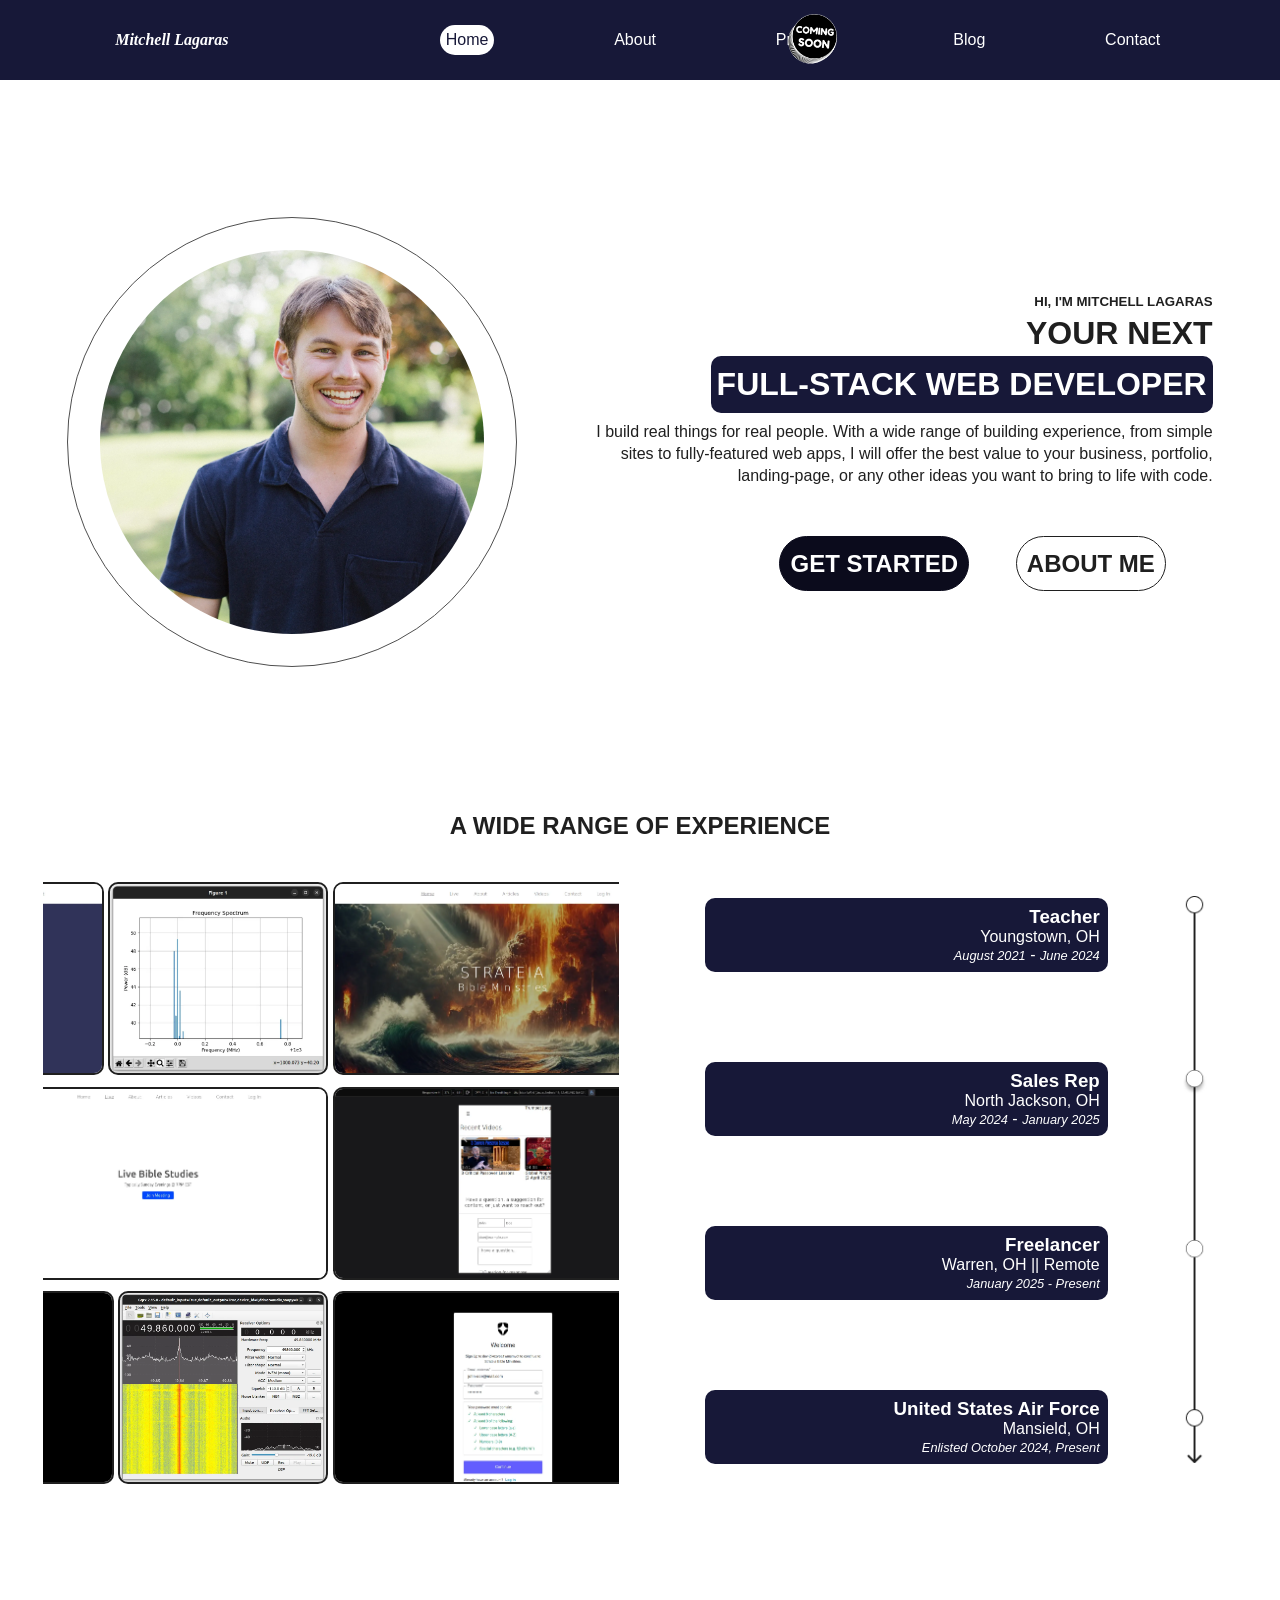
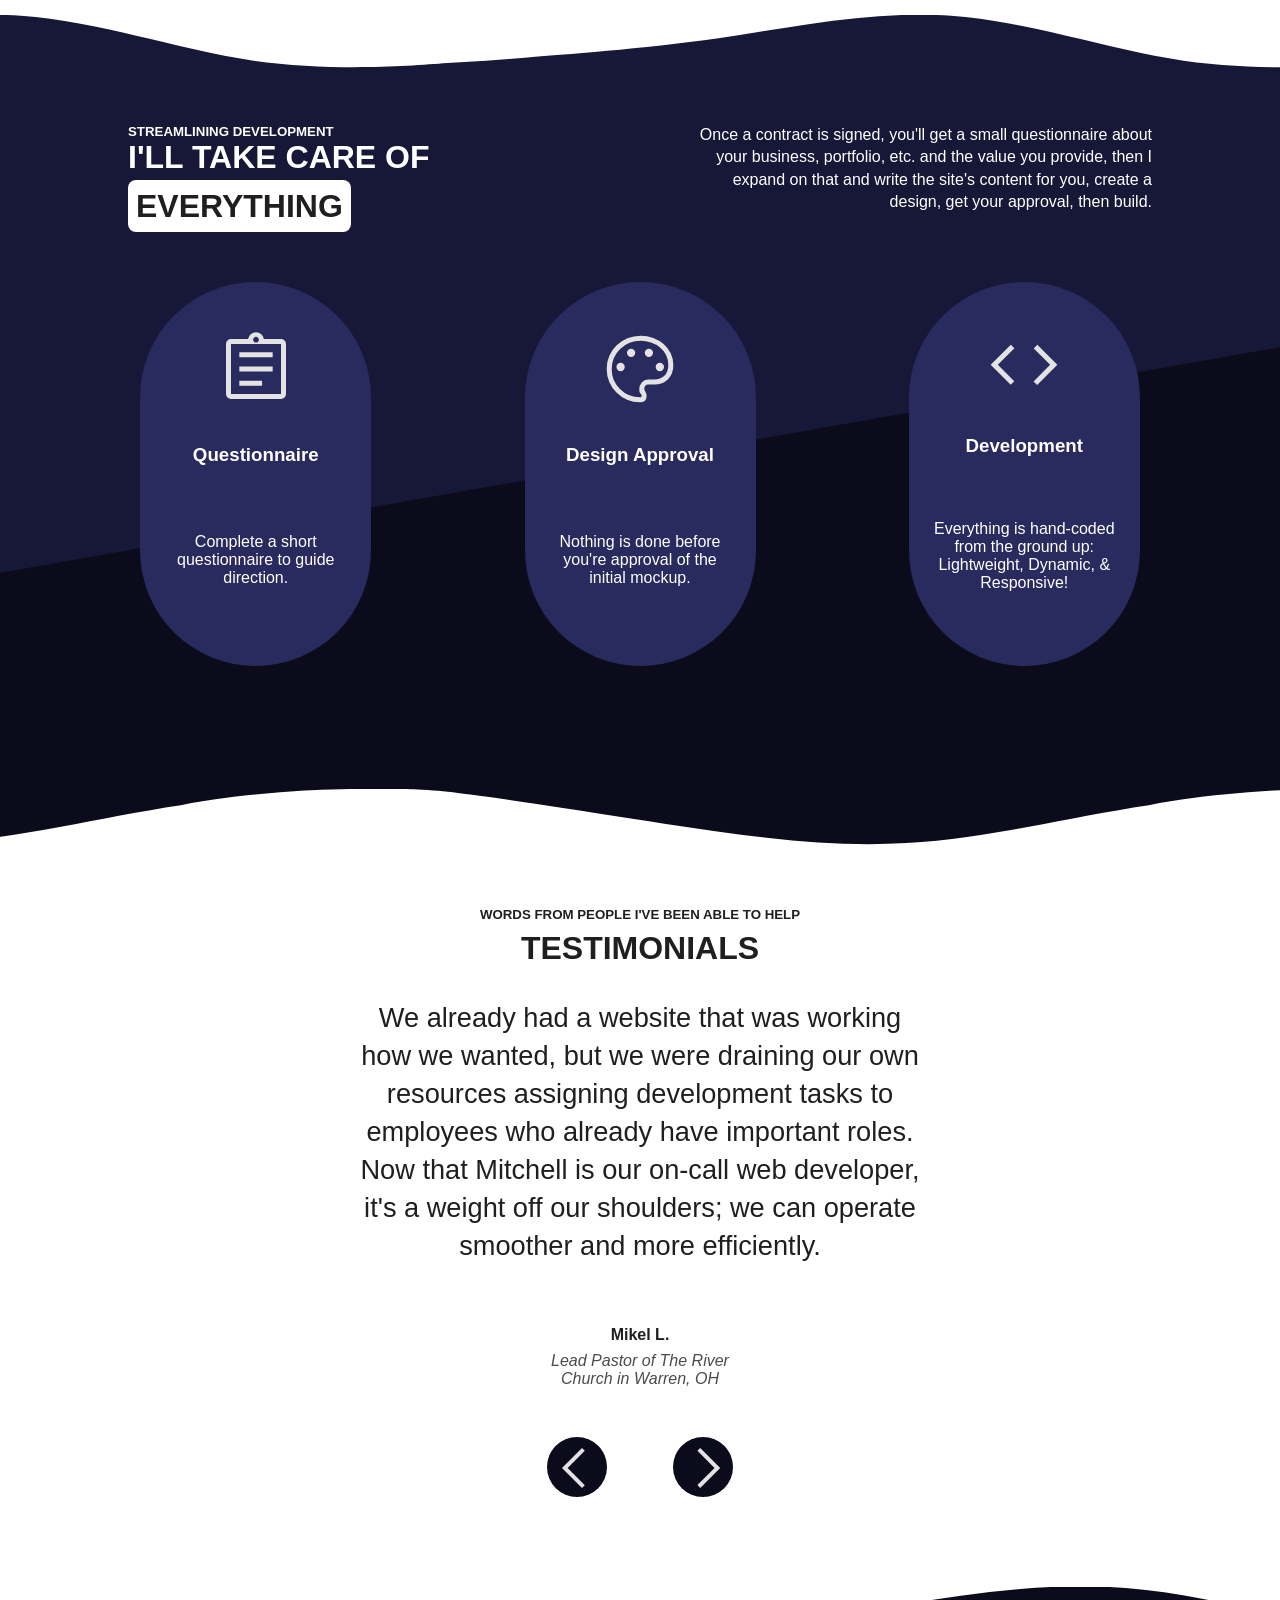
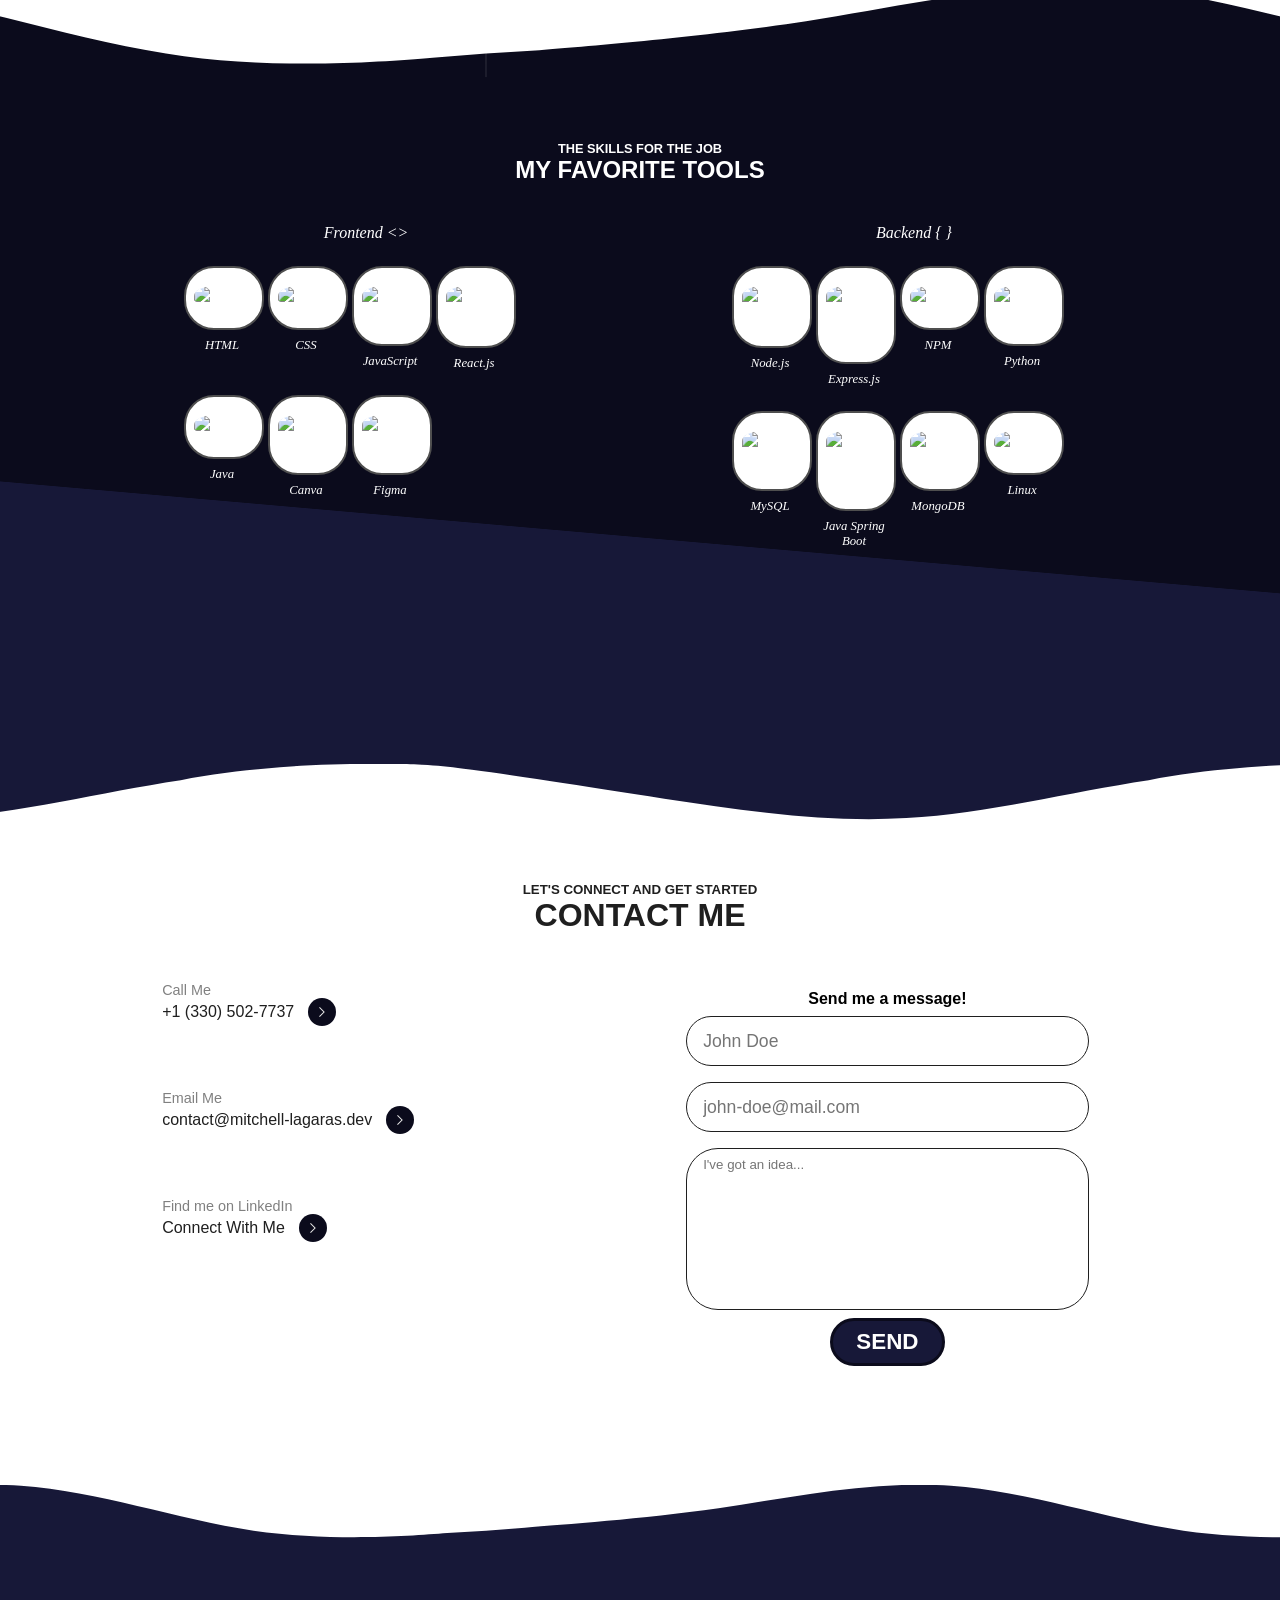
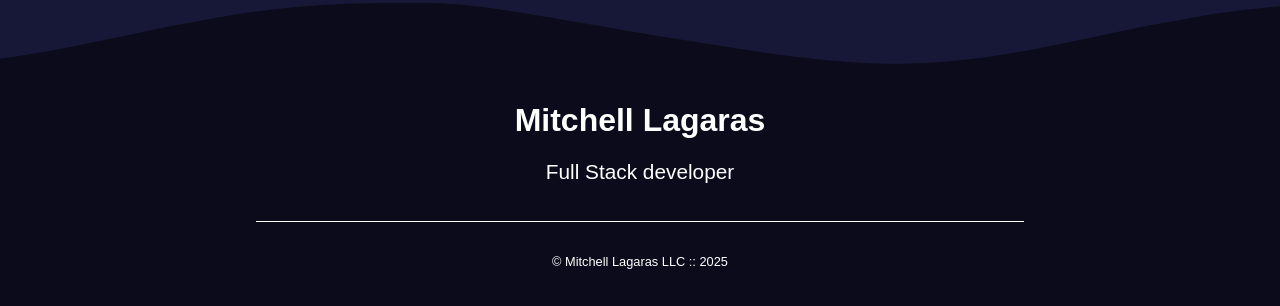
==== index.html @ b626cccc "fixed og:image meta tag filepath issue" ====
<!DOCTYPE html>
<html lang="en">
  <head>
    <meta charset='utf-8' />
    <meta name='viewport' content='width=device-width, initial-scale=1.0' />
    <meta name="description" content="Portfolio of a web developer based in Warren, Ohio. Serving small businesses in Youngstown with custom websites and digital solutions." />
    <meta property="og:title" content="Mitchell Lagaras | Web Developer" />
    <meta property="og:image" content="https://mitchell-lagaras.dev/assets/icons/favicon-picture.jpg" />
    <meta property="og:type" content="website" />
    <title>Mitchell Lagaras | Web Developer</title>
    <link rel="icon" href="/assets/icons/favicon-picture.jpg" type="image/jpg" />
    <link rel='stylesheet' href='/styles.css' />
  </head>
  <body>
    <header>
      <h1><a href="index.html">Mitchell Lagaras</a></h1>
      <button name="small-screen-nav-button" class="hamburger hidden">☰</button>
      <nav role="navigation">
        <ul class="nav-ul">
          <li class="nav-li active-page"><a href="/index.html">Home</a></li>
          <li class="nav-li"><a href="/about.html">About</a></li>
          <li class="nav-li projects-li">Projects<img src="/assets/coming-soon.gif" alt="Coming Soon!"/></li>
          <li class="nav-li"><a href="/blog.html">Blog</a></li>
          <li class="nav-li"><a href="/contact.html">Contact</a></li>
        </ul>
      </nav>
    </header>
    <main>
      <section id="intro-section">
        <img class='picture-of-me-2' src='/assets/picture-of-me-2.webp' alt='My smiling face : - )' />
        <article id="intro-article">
          <h5>HI, I'M MITCHELL LAGARAS</h5>
          <h1>YOUR NEXT</h1>
          <div id="rotating-text-div">
          <p id="rotating-text">FULL-STACK WEB DEVELOPER</p>
          </div>
          <p>
            I build real things for real people. With a wide range of building experience, from simple sites to fully-featured web apps, I will offer the best value to your business, portfolio, landing-page, or any other ideas you want to bring to life with code.
          </p>
          <div class="get-started-about-me">
            <a href="/contact.html">GET STARTED</a>
            <a href="/about.html">ABOUT ME</a>
          </div>
      </article>
      </section>

      <section id="demo-section">
        <h2>A WIDE RANGE OF EXPERIENCE</h2>
        <section id="scroll-and-timeline">
          <div id='scroll-container'>
            <div class="scroll-content">
              <img class="scroll-image" src="/assets/demo-shots/demo-shot-1.webp" alt="Demo Screenshot" />
              <img class="scroll-image" src="/assets/demo-shots/demo-shot-10.webp" alt="Demo Screenshot" />
              <img class="scroll-image" src="/assets/demo-shots/demo-shot-3.webp" alt="Demo Screenshot" />
              <img class="scroll-image" src="/assets/demo-shots/demo-shot-6.webp" alt="Demo Screenshot" />
              <img class="scroll-image" src="/assets/demo-shots/demo-shot-admin-dashboard.webp" alt="Demo Screenshot" />
              <img class="scroll-image" src="/assets/demo-shots/demo-shot-sdr-1.webp" alt="Demo Screenshot" />

              <img class="scroll-image" src="/assets/demo-shots/demo-shot-1.webp" alt="Demo Screenshot" />
              <img class="scroll-image" src="/assets/demo-shots/demo-shot-10.webp" alt="Demo Screenshot" />
              <img class="scroll-image" src="/assets/demo-shots/demo-shot-3.webp" alt="Demo Screenshot" />
              <img class="scroll-image" src="/assets/demo-shots/demo-shot-6.webp" alt="Demo Screenshot" />
              <img class="scroll-image" src="/assets/demo-shots/demo-shot-admin-dashboard.webp" alt="Demo Screenshot" />
              <img class="scroll-image" src="/assets/demo-shots/demo-shot-sdr-1.webp" alt="Demo Screenshot" />
            </div>
            <div class="scroll-content">
              <img class="scroll-image" src="/assets/demo-shots/demo-shot-7.webp" alt="Demo Screenshot" />
              <img class="scroll-image" src="/assets/demo-shots/demo-shot-zoom.webp" alt="Demo Screenshot" />
              <img class="scroll-image" src="/assets/demo-shots/demo-shot-spring.webp" alt="Demo Screenshot" />
              <img class="scroll-image" src="/assets/demo-shots/demo-shot-markdown-previewer.webp" alt="Demo Screenshot" />
              <img class="scroll-image" src="/assets/demo-shots/demo-shot-11.webp" alt="Demo Screenshot" />
              <img class="scroll-image" src="/assets/demo-shots/demo-shot-2.webp" alt="Demo Screenshot" />

              <img class="scroll-image" src="/assets/demo-shots/demo-shot-7.webp" alt="Demo Screenshot" />
              <img class="scroll-image" src="/assets/demo-shots/demo-shot-zoom.webp" alt="Demo Screenshot" />
              <img class="scroll-image" src="/assets/demo-shots/demo-shot-spring.webp" alt="Demo Screenshot" />
              <img class="scroll-image" src="/assets/demo-shots/demo-shot-markdown-previewer.webp" alt="Demo Screenshot" />
              <img class="scroll-image" src="/assets/demo-shots/demo-shot-11.webp" alt="Demo Screenshot" />
              <img class="scroll-image" src="/assets/demo-shots/demo-shot-2.webp" alt="Demo Screenshot" />
            </div>
            <div class="scroll-content">
              <img class="scroll-image" src="/assets/demo-shots/demo-shot-4.webp" alt="Demo Screenshot" />
              <img class="scroll-image" src="/assets/demo-shots/demo-shot-8.webp" alt="Demo Screenshot" />
              <img class="scroll-image" src="/assets/demo-shots/demo-shot-sdr-1.webp" alt="Demo Screenshot" />
              <img class="scroll-image" src="/assets/demo-shots/demo-shot-9.webp" alt="Demo Screenshot" />
              <img class="scroll-image" src="/assets/demo-shots/demo-shot-5.webp" alt="Demo Screenshot" />
              <img class="scroll-image" src="/assets/demo-shots/demo-shot-sdr-2.webp" alt="Demo Screenshot" />

              <img class="scroll-image" src="/assets/demo-shots/demo-shot-4.webp" alt="Demo Screenshot" />
              <img class="scroll-image" src="/assets/demo-shots/demo-shot-8.webp" alt="Demo Screenshot" />
              <img class="scroll-image" src="/assets/demo-shots/demo-shot-sdr-1.webp" alt="Demo Screenshot" />
              <img class="scroll-image" src="/assets/demo-shots/demo-shot-9.webp" alt="Demo Screenshot" />
              <img class="scroll-image" src="/assets/demo-shots/demo-shot-5.webp" alt="Demo Screenshot" />
              <img class="scroll-image" src="/assets/demo-shots/demo-shot-sdr-2.webp" alt="Demo Screenshot" />
            </div>
          </div>

          <div id="timeline">
            <div id="timeline-info">
              <article class="timeline-info-article">
                <h3>Teacher</h3>
                <p>Youngstown, OH</p>
                <time datetime="2021-8">August 2021</time> - <time datetime="2024-6">June 2024</time>
                <span class="timeline-info-span">As my first experience in the workforce after university, teaching gave me plenty of management experience early on. I taught French, Python, and Programming Concepts in addition to Art, Gym, and some after-school clubs.</span>
              </article>
              <article class="timeline-info-article">
                <h3>Sales Rep</h3>
                <p>North Jackson, OH</p>
                <time datetime="2021-8">May 2024</time> - <time datetime="2024-6">January 2025</time>
                <span class="timeline-info-span">Sales was a whole lot of fun despite a lot of constant negative feedback, and it was the perfect playground to make my own personal terminal-based CRM (Client Relation Managment) Software to keep track of my bookkeeping and organization.</span>
              </article>
              <article class="timeline-info-article">
                <h3>Freelancer</h3>
                <p>Warren, OH || Remote</p>
                <time datetime="2024-10">January 2025 - Present</time>
                <span class="timeline-info-span">I got my first taste of self-employment in sales, and have learned how to make it work with software! I specialize in websites for small businesses and churches, but I'm happy to try anything.</span>
              </article>
              <article class="timeline-info-article">
                <h3>United States Air Force</h3>
                <p>Mansield, OH</p>
                <time>Enlisted October 2024, Present</time>
                <span class="timeline-info-span">In the US Air Force, I study SDR (Software Defined Radio) and use code to advance our base's mission. I'm excited to see what lies ahead in my software-oriented military career.</span>
              </article>
            </div>
            <div id="timeline-container">
            <img src="/assets/Timeline-2.png" alt="Work Timeline || Teaching, Sales, Freelance, Airforce" style="height: 90%; margin-top: 30px;" />
            </div>
          </div>
        </section>
      </section>
      
      <div class="wave-container-white-top"></div>

      <section id="get-started-section">
        <div id="get-started-text">
          <div id="get-started-h">
            <h5>STREAMLINING DEVELOPMENT</h5>
            <h2>I'LL TAKE CARE OF</h2>
            <div id="everything-div">
            <span id="everything-span">EVERYTHING</span>
            </div>
          </div>
          <div id="get-started-p">
            <p>Once a contract is signed, you'll get a small questionnaire about your business, portfolio, etc. and the value you provide, then I expand on that and write the site's content for you, create a design, get your approval, then build.</p>
          </div>
        </div>
        <section id="process-section">
          <div class="gs-outer">
            <div class="get-started-div">
              <img class="get-started-icon" src="/assets/icons/assignment.svg" alt="Questionnarie" />
              <h3>Questionnaire</h3>
              <p>Complete a short questionnaire to guide direction.</p>
            </div>
          </div>
          <div class="gs-outer">
            <div class="get-started-div">
              <img class="get-started-icon" src="/assets/icons/palette.svg" alt="Design" />
              <h3>Design Approval</h3>
              <p>Nothing is done before you're approval of the initial mockup.</p>
            </div>
          </div>
          <div class="gs-outer">
            <div class="get-started-div">
              <img class="get-started-icon" src="/assets/icons/code.svg" alt="Development" />
              <h3>Development</h3>
              <p>Everything is hand-coded from the ground up: Lightweight, Dynamic, & Responsive!</p>
            </div>
          </div>
        </section>
      </section>

      <div class="wave-container-dark-blue-top"></div>

      <section id="testimonials-section">
        <div id="test-headers">
          <h5>WORDS FROM PEOPLE I'VE BEEN ABLE TO HELP</h5>
          <h2>TESTIMONIALS</h2>
        </div>
        <div id="testimonials-outer">
          <div id="testimonials-inner">
            <div class="testimonial">
              <p class="test-quote">We already had a website that was working how we wanted, but we were draining our own resources assigning development tasks to employees who already have important roles. Now that Mitchell is our on-call web developer, it's a weight off our shoulders; we can operate smoother and more efficiently.<p>
              <div class="author-role-div">
                <p class="test-author">Mikel L.<p>
                <p class="test-role">Lead Pastor of The River Church in Warren, OH<p>
              </div>
            </div>
            <div class="testimonial">
              <p class="test-quote">Mitchell does a phenomenal job both building and handling all of my projects. He seamlessly translates all the thoughts I have to a workable end-state. I am honored to recommend him to anyone who wants to get things done.<p>
              <div class="author-role-div">
                <p class="test-author">Bill S.<p>
                <p class="test-role">Army LTC (Retired), Founder and CEO of Locked In Leadership<p>
              </div>
            </div>
          </div>
        </div>
        <div id="test-arrows">
          <button id="test-button-left" name="left-arrow" class="test-button" >
            <img src="/assets/arrows/left-arrow.svg" alt="<==" />
          </button>
          <button id="test-button-right" name="right-arrow" class="test-button">
            <img src="/assets/arrows/right-arrow.svg" alt="==>" />
          </button>
        </div>
      </section>
      <div class="wave-container-dark-blue-bottom"></div>

      <section id="tech-stack-section">

        <div id="tech-stack-headers">
          <p style="font-size: 0.8rem; font-weight: bold;">THE SKILLS FOR THE JOB</p>
          <h2>MY FAVORITE TOOLS</h2>
        </div>

        <div id="tech-stacks">
          <div class="tech-stack">
            <p>Frontend <></p>
            <div class="tech-tool-container">
              <div class="tech-tool">
                <img src="https://cdn.jsdelivr.net/gh/devicons/devicon@latest/icons/html5/html5-original.svg" alt="HTML" />
                <p>HTML</p>
              </div>

              <div class="tech-tool">
                <img src="https://cdn.jsdelivr.net/gh/devicons/devicon@latest/icons/css3/css3-original.svg" alt="CSS" />
                <p>CSS</p>
              </div>

              <div class="tech-tool">
                <img src="https://cdn.jsdelivr.net/gh/devicons/devicon@latest/icons/javascript/javascript-original.svg" alt="JavaScript" />
                <p>JavaScript</p>
              </div>

              <div class="tech-tool">
                <img src="https://cdn.jsdelivr.net/gh/devicons/devicon@latest/icons/react/react-original.svg" alt="React js" />
                <p>React.js</p>
              </div>

              <div class="tech-tool">
                <img src="https://cdn.jsdelivr.net/gh/devicons/devicon@latest/icons/java/java-original.svg" alt="Java" />
                <p>Java</p>
              </div>
              
              <div class="tech-tool">
                <img src="https://cdn.jsdelivr.net/gh/devicons/devicon@latest/icons/canva/canva-original.svg" alt="Canva" />
                <p>Canva</p>
              </div>

              <div class="tech-tool">
                <img src="https://cdn.jsdelivr.net/gh/devicons/devicon@latest/icons/figma/figma-original.svg" alt="Figma" />
                <p>Figma</p>
              </div>
            </div>
          </div>

          <div class="tech-stack">
            <p>Backend { }</p>
            <div class="tech-tool-container">
              <div class="tech-tool">
                <img src="https://cdn.jsdelivr.net/gh/devicons/devicon@latest/icons/nodejs/nodejs-original-wordmark.svg" alt="Node js" />
                <p>Node.js</p>
              </div>

              <div class="tech-tool">
                <img src="https://cdn.jsdelivr.net/gh/devicons/devicon@latest/icons/express/express-original.svg" alt="Express js" />
                <p>Express.js</p>
              </div>

              <div class="tech-tool">
                <img src="https://cdn.jsdelivr.net/gh/devicons/devicon@latest/icons/npm/npm-original-wordmark.svg" alt="NPM" />
                <p>NPM</p>
              </div>

              <div class="tech-tool">
                <img src="https://cdn.jsdelivr.net/gh/devicons/devicon@latest/icons/python/python-original.svg" alt="Python" />
                <p>Python</p>
              </div>

              <div class="tech-tool">
                <img src="https://cdn.jsdelivr.net/gh/devicons/devicon@latest/icons/mysql/mysql-original-wordmark.svg" alt="MySQL" />
                <p>MySQL</p>
              </div>

              <div class="tech-tool">
                <img src="https://cdn.jsdelivr.net/gh/devicons/devicon@latest/icons/spring/spring-original.svg" alt="Java Spring Boot" />
                <p>Java Spring Boot</p>
              </div>

              <div class="tech-tool">
                <img src="https://cdn.jsdelivr.net/gh/devicons/devicon@latest/icons/mongodb/mongodb-original.svg" alt="MongoDB" />
                <p>MongoDB</p>
              </div>

              <div class="tech-tool">
                <img src="https://cdn.jsdelivr.net/gh/devicons/devicon@latest/icons/linux/linux-original.svg" alt="Linux" />
                <p>Linux</p>
              </div>
            </div>
          </div>
        </div>
      </section>

      <div class="wave-container-blue-top"></div>

      <section id="contact-section">
        <div id="main-contact-div">
          <div id="contact-headers">
            <h5>LET'S CONNECT AND GET STARTED</h5>
            <h2>CONTACT ME</h2>
          </div>
          <div id="contact">
            <div class="contact-quick-links">
              <div class="contact-data">
                <span>Call Me</span>
                <a href="tel:+13305027737">+1 (330) 502-7737<img class="contact-info-arrow" src="/assets/arrows/right-arrow.svg" alt="=>" /></a>
              </div>
              <div class="contact-data">
                <span>Email Me</span>
                <a href="mailto:contact@mitchell-lagaras.dev">contact@mitchell-lagaras.dev<img class="contact-info-arrow" src="/assets/arrows/right-arrow.svg" alt="=>" /></a>
              </div>
              <div class="contact-data">
                <span>Find me on LinkedIn</span>
                <a href="https://www.linkedin.com/in/j-mitchell-lagaras-b458a1260/" target="_blank">Connect With Me<img class="contact-info-arrow" alt="=>" src="/assets/arrows/right-arrow.svg" /></a>
              </div>
            </div>
            <div class="form-div">
              <h4>Send me a message!</h4>
              <form class="contact-form" action="https://formsubmit.co/4e1fccbec3d1ee69f8f77c33dd618224" method="POST">
                <input type="text" name="name" placeholder="John Doe" />
                <label class="input-label" for="name"></label>
                <input type="email" name="email" placeholder="john-doe@mail.com" />
                <label class="input-label" for="email"></label>
                <textarea name="message" placeholder="I've got an idea..."></textarea>
                <button name="form-submit-button" type="submit">SEND</button>
              </form>
            </div>
          </div>
        </div>
      </section>

      <div class="wave-container-white-top"></div>
      <div class="wave-container-double-blue"></div>

    </main>
    <footer>
      <h2>Mitchell Lagaras</h2>
      <span>Full Stack developer</span>
      <p>© Mitchell Lagaras LLC :: 2025</p>
    </footer>
    <script src='/script.js'></script>
  </body>
</html>
---- styles.css ----
* {
  padding: 0;
  margin: 0;
  font-family: sans-serif;
}

.hidden {
  display: none;
}

header {
  display: flex;
  justify-content: space-between;
  width: 100vw;
  align-items: center;
  background: #171838;
  color: white;
  top: 0;
  position: fixed;
  z-index: 1000;
  font-family: sans-serif;
}

header > h1 {
  padding-left: 9vw;
  font-style: italic;
  font-size: 1rem;
  width: auto;
  color: white;
}

header > h1 > a {
  text-decoration: none;
  color: inherit;
  font-family: serif;
}

.hamburger {
  display: none;
}

.nav-ul {
  display: flex;
  justify-content: space-evenly;
  align-items: center;
  width: 75vw;
  height: 5rem;
}

.nav-li {
  list-style-type: none;
  padding: 6px
  transition: 0.3s ease;
}

.nav-li > img {
  width: 4rem;
  position: absolute;
  margin-left: -60px;
  margin-top: -25px;
}

.nav-li > a {
  color: white;
  text-decoration: none;
}

.nav-li:hover {
  cursor: pointer;
  border-bottom: 1px solid white;
}

.projects-li:hover {
  border: none;
  cursor: default;
}

.active-page {
  padding: 6px;
  border-radius: 3rem;
  background-color: white;
  color: #171838;
  transition: 0.3s ease;
}

.active-page > a {
  color: #171838;
}

.active-page:hover {
  text-decoration: none;
  color: white;
  background-color: #171838;
  text-decoration: none;
  padding: 3px;
  border: 3px solid white;
}

.active-page > a:hover {
  color: white;
}

#intro-section {
  display: flex;
  height: 60vh;
  justify-content: space-evenly;
  align-items: center;
  margin-top: 10rem;
  padding: 12px;
  background-color: white;
}

.picture-of-me-2 {
  object-fit: cover;
  padding: 1rem;
  width: 30vw;
  height: 30vw;
  border-radius: 50%;
  border: 1px solid #4f4f4f;
  padding: 2rem;
}

#intro-article {
  display: flex;
  flex-direction: column;
  text-align: right;
  width: 50vw;
  line-height: 1.4; 
  color: #1f1f1f;
}

#intro-article > h1 {
  font-size: 2rem;
}

#rotating-text {
  display: flex;
  padding: 6px;
  width: fit-content;
  margin-left: auto;
  margin-bottom: 0.5rem;
  background-color: #171838;
  color: white;
  font-size: 2rem;
  font-weight: bold;
  border-radius: 10px;
  opacity: 1;
  transition: opacity 0.3s ease-in-out;
  z-index: -1;
}

.get-started-about-me {
  display: flex;
  justify-content: space-evenly;
  margin-left: auto;
  margin-top: 3rem;
  width: 75%;
}

.get-started-about-me > a {
  font-weight: bold;
  font-size: 1.5rem;
  color: #1f1f1f;
  padding: 10px;
  border: 1px solid #1f1f1f;
  border-radius: 4rem;
  transition: all 0.5s ease;
  text-decoration: none;
}

.get-started-about-me > a:hover {
  background-color: #0b0b1c;
  border: 1px solid #0b0b1c;;
  color: white;
}

.get-started-about-me > a:first-of-type {
  border: 1px solid #0b0b1c;
  background-color: #0b0b1c;
  color: white;
  transition: all 0.5s ease;
}

.get-started-about-me > a:first-of-type:hover {
  background-color: #292a5e;
  border: 1px solid #292a5e;
  cursor: pointer;
}

#demo-section {
  display: flex;
  padding-top: 80px;
  flex-direction: column;
  justify-content: space-evenly;
  width: 100vw;
  text-align: center;
  background-color: white;
}

#demo-section > h2 {
  color: #1f1f1f;
  width: fit-content;
  margin: auto;
  padding: 8px;
  margin-bottom: 18px;;
}

#demo-header {
  color: white;
  background-color: #171838;
  padding: 8px;
  border-radius: 8px;
}

#scroll-container {
  display: flex;
  flex-direction: column;
  justify-content: space-evenly;
  align-items: center;
  height: 70vh;
  width: 45vw;
  overflow: hidden;
}

.scroll-content {
  display: inline-block;
  height: 30%;
  width: max-content;
  animation: scroll-left 22s linear infinite;
}

.scroll-image {
  transition: transform 0.5s ease;
  border-radius: 10px;
  border: 2px solid #1f1f1f;
}

/*
.scroll-image:hover {
  transform: scale(2);
  z-index: 100;
}
*/

@keyframes scroll-left {
  from {
    transform: translateX(40%);
  }
  to {
    transform: translateX(-10%);
  }
}

.scroll-image {
  height: 100%;
  object-fit: cover;
}

#timeline {
  display: flex;
  justify-content: center;
  height: 70vh;
  width: 45vw;
}

#timeline-img {
  height: 80%;
}

#timeline-info {
  display: flex;
  justify-content: space-between;
  flex-direction: column;
  margin: auto;
  text-align: right;
  width: 70%;
  height: 90%;
}

.timeline-info-article {
  max-height: 500px;
  transition: height 0.3s ease-in-out;
  color: white;
  background-color: #171838;
  padding: 8px;
  border-radius: 10px;
}

.timeline-info-article > time {
  font-size: 0.8rem;
  font-style: italic;
}

.timeline-info-span {
  display: flex;
  opacity: 0;
  max-height: 0;
  transition: 0.3s ease-in-out;
}

.timeline-info-article:hover {
  .timeline-info-span {
    opacity: 1;
    max-height: 500px;
    padding-top: 8px;
    padding-bottom: 8px;
  }
}

#timeline-container {
  width: 15%;
  height: 100%;
}

#scroll-and-timeline {
  display: flex;
  justify-content: space-evenly;
  width: 100vw;
  height: auto;
}

.wave-container-white-top {
  height: 20vh;
  background-color: transparent;
  position: relative;
}

.wave-container-white-top::before {
  content: "";
  width: 100%;
  height: 62px;
  position: absolute;
  bottom: -0.3%;
  left: 0;
  background-size: auto;
  background-repeat: repeat no-repeat;
  background-position: 38vw bottom;
  background-image: url("data:image/svg+xml;utf8,<svg viewBox='0 0 1200  80' fill='none' xmlns='http://www.w3.org/2000/svg'><path d='M0 59L50 55C100 51 200 44 300 30C400 15 500 -6 600 1C700 8 800 44 900 59C1000 73 1100 66 1150 62L1200 59V80H1150C1100 80 1000 80 900 80C800 80 700 80 600 80C500 80 400 80 300 80C200 80 100 80 50 80H0V59Z' fill='%23171838'/></svg>");
}

.wave-container-dark-blue-top {
  height: 20vh;
  background-color: #0b0b1c;
  position: relative;
}

.wave-container-dark-blue-top::before {
  content: "";
  width: 100%;
  height: 71px;
  position: absolute;
  bottom: -0.3%;
  left: 0;
  background-size: auto;
  background-repeat: repeat no-repeat;
  background-position: 33vw bottom;
  background-image: url("data:image/svg+xml;utf8,<svg viewBox='0 0 1200 88' fill='none' xmlns='http://www.w3.org/2000/svg'><path d='M0 1C19.5523 2 32.2291 3 51.5 6C104.5 12 200 28 300 43C400 58 500 73 600 67C700 61 800 35 900 20C987.526 3 1085.36 -1 1150 0C1169.54 -1 1180.49 0 1200 1V88H1150C1100 88 1000 88 900 88C800 88 700 88 600 88C500 88 400 88 300 88C200 88 100 88 50 88H0V1.98128Z' fill='%23ffffff'/></svg>");
}

.wave-container-blue-top {
  height: 20vh;
  background-color: #171838;
  position: relative;
}

.wave-container-blue-top::before {
  content: "";
  width: 100%;
  height: 71px;
  position: absolute;
  bottom: -0.3%;
  left: 0;
  background-size: auto;
  background-repeat: repeat no-repeat;
  background-position: 33vw bottom;
  background-image: url("data:image/svg+xml;utf8,<svg viewBox='0 0 1200 88' fill='none' xmlns='http://www.w3.org/2000/svg'><path d='M0 1C19.5523 2 32.2291 3 51.5 6C104.5 12 200 28 300 43C400 58 500 73 600 67C700 61 800 35 900 20C987.526 3 1085.36 -1 1150 0C1169.54 -1 1180.49 0 1200 1V88H1150C1100 88 1000 88 900 88C800 88 700 88 600 88C500 88 400 88 300 88C200 88 100 88 50 88H0V1.98128Z' fill='%23ffffff'/></svg>");
}

.wave-container-dark-blue-bottom {
  height: 20vh;
  background-color: transparent;
  position: relative;
}

.wave-container-dark-blue-bottom::before {
content: "";
  width: 100%;
  height: 119px;
  position: absolute;
  bottom: -0.3%;
  left: 0;
  background-size: auto;
  background-repeat: repeat no-repeat;
  background-position: 38vw bottom;
  background-image: url("data:image/svg+xml;utf8,<svg viewBox='0 0 1200  85' fill='none' xmlns='http://www.w3.org/2000/svg'><path d='M0 62L50 59C100 55 200 47 300 32C400 16 500 -7 600 1C700 9 800 47 900 62C1000 78 1100 70 1150 66L1200 62V86H1150C1100 86 1000 86 900 86C800 86 700 86 600 86C500 86 400 86 300 86C200 86 100 86 50 86H0V62Z' fill='%230b0b1c'/></svg>");
}

.wave-container-double-blue {
  height: 15vh;;
  background-color: #171838;
  position: relative;
}

.wave-container-double-blue::before {
  content: "";
  width: 100%;
  height: 78px;
  position: absolute;
  bottom: -0.3%;
  left: 0;
  background-size: auto;
  background-repeat: repeat no-repeat;
  background-position: 35vw bottom;
  background-image: url("data:image/svg+xml;utf8,<svg viewBox='0 0 1200 96' fill='none' xmlns='http://www.w3.org/2000/svg'><path d='M0 1C19.5523 2 32.2291 4 51.5 6C104.5 13 200 31 300 47C400 63 500 80 600 73C700 67 800 38 900 21C987.526 3 1085.36 -1 1150 0C1169.54 -1 1180.49 0 1200 1V96H1150C1100 96 1000 96 900 96C800 96 700 96 600 96C500 96 400 96 300 96C200 96 100 96 50 96H0V1.98128Z' fill='%230b0b1c'/></svg>");
}

#get-started-section {
  display: flex;
  flex-direction: column;
  background: linear-gradient(170deg, #171838 59.9%, #0b0b1c 60%);
  color: white;
}

#get-started-text {
  display: flex;
  width: 80vw;
  margin: auto;
  padding-top: 3rem;
  padding-bottom: 2rem;
}

#get-started-h {
  display: flex;
  flex-direction: column;
  width: 55%;
}

#get-started-h > h2 {
  font-size: 2rem;
}

#everything-div {
  margin-top: 12px;
  margin-bottom: 12px;
}

#everything-span {
  font-size: 2rem;
  font-weight: bold;
  background-color: white;
  color: #1f1f1f;
  padding: 8px;
  border-radius: 8px;
  max-width: 229px;
  min-width: 229px;
  opacity: 1;
  transition: opacity 0.3s ease-in-out;
  z-index: -1;
}

#get-started-p {
  text-align: end;
  width: 45%;
  line-height: 1.4;
}

#get-started-section > section {
  display: flex;
  justify-content: space-evenly;
}

.get-started-icon {
  width: 5rem;
  transition: transform 0.75s ease;
}

.gs-outer {
  display: flex;
  border: 1px solid transparent;
  padding: 12px;
  border-radius: 8rem;
  transition: border 0.3s ease;
  width: auto;
}

.get-started-div {
  display: flex;
  flex-direction: column;
  justify-content: space-evenly;
  align-items: center;
  border-radius: 8rem;
  padding: 12px;
  height: 40vh;
  width: 15vw;
  min-width: 207px;
  background-color: #292a5e;
  text-align: center;
}

.gs-outer:hover {
  border: 1px solid white;
  .get-started-icon {
    transform: rotateY(360deg);
  }
}

.get-started-div > img {
  margin-top: -24px;
}

.get-started-div > h3 {
  margin-top: -24px;
}

.get-started-div > p {
  padding: 8px;
}

#tech-stack-section {
  display: flex;
  justify-content: space-evenly;
  flex-direction: column;
  width: 100vw;
  margin: auto;
  padding-top: 4rem;
  text-align: center;
  padding-bottom: 10rem;
  color: white;
  background: linear-gradient(-175deg, #0b0b1c 74.9%, #171838 75%);
}

#tech-stack-headers {
  padding-bottom: 2.5rem;
}

#tech-stacks {
  display: flex;
  justify-content: space-evenly;
}

.tech-stack {
  display: flex;
  flex-direction: row;
  flex-wrap: wrap;
  max-width: calc(82px*4 + 12px*3);
  height: 30vh;
  text-align: center;
}

.tech-stack > p {
  margin: auto;
  padding-bottom: 1.5rem;
  font-family: serif;
  font-style: italic;
}

.tech-tool-container {
  display: flex;
  width: 100%;
  flex-wrap: wrap;
  gap: 12px;
}

.tech-tool {
  display: flex;
  flex-direction: column;
  padding-bottom: 12px;
  width: 4.5rem;
}

.tech-tool > img {
  width: 60px;
  border: 2px solid #4f4f4f;
  padding-top: 18px;
  padding-bottom: 24px;
  padding-left: 8px;
  padding-right: 8px;
  border-radius: 30px;
  background-color: white;
}

.tech-tool > p {
  width: 76px;
  padding-top: 8px;
  font-size: 0.8rem;
  font-family: serif;
  font-style: italic;
}

#testimonials-section {
  display: flex;
  flex-direction: column;
  justify-content: center;
  background-color: white;
  width: 100vw;
  padding-top: 3rem;
  color: #1f1f1f;
}

#test-headers {
  display: flex;
  flex-direction: column;
  margin: auto;
  text-align: center;
  padding-bottom: 8px;
}

#test-headers > h2 {
  font-size: 2rem;
  padding-top: 8px;
}

#testimonials-outer {
  display: flex;
  max-height: 500px;
  height: 50vh;
  width: 45vw;
  margin: auto;
  overflow: hidden;
}

#testimonials-inner {
  display: flex;
  height: 100%;
  width: max-content; 
  transition: 0.45s ease-in-out;
}

.testimonial {
  display: flex;
  flex-direction: column;
  justify-content: space-evenly;
  text-align: center;
  height: 100%;
  width: 45vw;
  padding-top: 24px;
}

.author-role-div {
  width: 40%;
  margin: auto;
}

.test-quote {
  font-size: 1.7rem;
  line-height: 1.4;
}

.test-author {
  font-weight: bold;
  padding-bottom: 8px;
}

.test-role {
  opacity: 0.8;
  font-style: italic;
}

#test-arrows {
  display: flex;
  justify-content: space-evenly;
  height: 60px;
  width: 25vw;
  margin: auto;
  padding-top: 12px;
}

#test-button-left {
  padding-left: 15px;
  padding-top: 4px;
}

#test-button-right {
  padding-left: 12px;
  padding-top: 4px;
}

.test-button {
  width: 60px;
  background: transparent;
  border: none;
  background-color: #0b0b1c;
  border-radius: 50%;
}

.test-button:hover {
  cursor: pointer;
}

.test-button:disabled {
  opacity: 0.7;
  cursor: default;
}

#contact-section {
  display: flex;
  height: auto;
}

#main-contact-div {
  display: flex;
  flex-direction: column;
  margin: auto;
  margin-top: 3rem;
}

#contact-headers {
  text-align: center;
  color: #1f1f1f;
}

#contact-headers > h2 {
  font-size: 2rem; 
}

#contact {
  display: flex;
  justify-content: space-evenly;
  width: 80vw;
  height: 100%;
  padding-top: 3rem;
  margin: auto;
}

.contact-quick-links {
  display: flex;
  flex-direction: column;
  width: 45%;  
  height: 100%;
}

.form-div {
  display: flex;
  flex-direction: column;
  width: 45%;  
  height: 100%;
}

.form-div > h4 {
  margin: auto;
  padding: 8px;
}

.contact-form {
  display: flex;
  flex-direction: column;
  gap: 8px;
}

.contact-form > input {
  height: 2rem;
  width: 80%;
  border: 1px solid #1f1f1f;
  border-radius: 2rem;
  padding: 8px 16px;
  margin: auto;
  color: #1f1f1f;
  font-family: sans-serif;
  font-size: 1.1rem;
}

.contact-form > input:focus {
  border: 1px solid #0048ff;
}

.contact-form > textarea {
  height: 9rem;
  width: 80%;
  border: 1px solid #1f1f1f;
  border-radius: 2rem;
  padding: 8px 16px;
  margin: auto;
  resize: none;
  color: #1f1f1f;
  font-family: sans-serif;
}

.contact-form > textarea:focus {
  border: 1px solid #0048ff;
}

.contact-form > button {
  width: 25%;
  height: 3rem;
  border: 3px solid #0b0b1c;
  background-color: #171838;
  border-radius: 3rem;
  color: white;
  transition: 0.3s ease;
  font-size: 1.4rem;
  font-weight: bold;
  margin: auto;
}

.contact-form > button:hover {
  cursor: pointer;
  background-color: white;
  color: #171838;
}

.contact-data {
  display: flex;
  flex-direction: column;
  padding-bottom: 4rem;
}

.contact-data > a {
  display: flex;
  align-items: center;
  width: auto;
  text-decoration: none;
  color: #1f1f1f
}

.contact-info-arrow {
  display: flex;
  background-color: #0b0b1c;
  width: 12px;
  padding: 8px;
  border-radius: 50%;
  margin-left: 14px;
  transition: transform 0.3s ease;
}

.contact-data > a:hover {
  cursor: pointer;
  .contact-info-arrow {
    transform: translateX(8px);
  }
}

.contact-data > span {
  display: flex;
  color: grey;
  font-size: 0.9rem;
}

footer {
  display: flex;
  flex-direction: column;
  justify-content: space-evenly;
  align-items: center;
  text-align: center;
  width: 100%;
  height: 25vh;
  font-family: sans-serif;
  background-color: #0b0b1c;
  color: white;
}

footer > h2 {
  font-size: 2rem;
}

footer > span {
  font-size: 1.3rem;
  padding-bottom: 1rem;
}

footer > p {
  font-size: 0.8rem;
  padding-top: 2rem;
  padding-bottom: 1rem;
  border-top: 1px solid white;
  width: 60%;
}

#about-section-main {
  width: 100%;
  padding-top: 3rem;
}

#about-headers {
  display: flex;
  flex-direction: column;
  align-items: center;
  text-align: center;
  width: 35%;
  margin: auto;
  margin-top: 8rem;
  color: #1f1f1f;
}

#about-headers > h2 {
  font-size: 2rem;
}

#about-headers > img {
  width: 200px;
  padding: 2rem;
  margin: 24px;
  border: 1px solid #1f1f1f;
  border-radius: 11rem;
}

#about-section-main > article {
  width: 35%;
  margin: auto;
  font-size: 1.2rem;
  line-height: 1.5;
  text-align: justify;
}

#about-cta {
  display: flex;
  justify-content: space-evenly;
  width: 60%;
  margin: 3rem auto 0 auto;
}

#about-cta > div > h2 {
  font-size: 1.7rem;
}

#about-cta > a {
  padding: 12px;
  background-color: #171834;
  color: white;
  border: 1px solid #171834;
  font-size: 1.2rem;
  text-align: center;
  text-decoration: none;
  transition: all 0.5s ease;
}

#about-cta > a:hover {
  background-color: white;
  color: #171838;
  cursor: pointer;
}

.first-sentence-span {
  font-weight: bold;
  font-style: italic;
  font-family: serif;
}

#contact-page {
  text-align: center;
}

#contact-page > .contact-headers {
  margin: 8rem auto 4rem auto;
}

#contact-page > section {
  display: flex;
  justify-content: center;
  width: 70%;
  margin: auto;
}

#blog-page {
  display: flex;
  flex-direction: column;
  height: 100vh;
  width: 100vw;
  overflow: scroll;
}

#blog-page-main {
  display: flex;
  color: #1f1f1f;
  justify-content: center;
  width: 100vw;
}

#blog-page-main > div {
  padding: 9rem;
  width: 35%;
  margin: auto;
  font-size: 1.2rem;
  line-height: 1.5;
  text-align: justify;
}

#blog-post-container {
  display: flex;
  flex-direction: column;
  height: 90vh;
  width: 18vw;
  border: 3px solid #171838;
  border-left: none;
  position: absolute;
  gap: 8px;
  overflow: scroll;
  padding: 6rem 12px 12rem 18px;
}

.blog-month-button {
  background-color: #171834;
  color: white;
  border: 1px solid #171834;
  padding: 12px;
  transition: 0.5s ease;
}

.blog-month-button:hover {
  cursor: pointer;
  background-color: white;
  color: #171834
}

.blog-list {
  padding-top: 1rem;
  padding-bottom: 1rem;
}

.blog-link {
  color: #1f1f1f;
  padding-left: 2rem;
}

.blog-post {
  padding-top: 8rem;
  width: 35%;
  margin: auto;
  width: 35%;
  margin: auto;
  font-size: 1.2rem;
  line-height: 1.5;
  text-align: justify;
  color: #1f1f1f;
}

.blog-post-title {
  text-align: left;
}

.blog-post > time {
  font-style: italic;
  font-size: 0.9rem;
}

.blog-post-body {
  font-family: serif;
}

.blog-post-body > div {
  display: flex;
  flex-direction: column;
  text-align: center;
  width: 100%; 
  color: #1f1f1f;
}

.blog-reach-out {
  color: white;
  width: 70%;
  padding: 12px;
  background-color: #171834;
  border: 1px solid #171834;
  margin: auto;
  margin-top: 18px;
  text-decoration: none;
  transition: 0.5s ease;
}

.blog-reach-out:hover {
  cursor: pointer;
  background-color: white;
  color: #171834;
}

@media screen and (max-width: 768px) {
  .wave-container-white-top::before {
    height: 31px;
  }

  .wave-container-blue-top::before {
    height: 31px;
  }

  .wave-container-dark-blue-bottom::before {
    height: 31px;
  }

  .wave-container-dark-blue-top::before {
    height: 31px;
  }

  #intro-section {
    display: flex;
    flex-direction: column;
    height: auto;
    margin-top: 5rem; 
  }

  .picture-of-me-2 {
    padding: 0.5rem;
    height: 80vw;
    width: 80vw;
    margin-bottom: 12px;
  }

  #intro-article {
    position: relative;
    text-align: center;
    width: auto;
    margin: auto;
    justify-content: center;
  }

  #rotating-text {
    margin: auto;
    margin-bottom: 8px;
    z-index: -1;
  }

  header {
    display: flex;
    justify-content: space-evenly;
    z-index: 1000;
    padding-bottom: 12px;
    height: 3rem;
  }

  header > h1 {
    margin-top: 12px;
    padding: 0;
    font-size: 1rem;
  }

  .hamburger {
    display: flex;
    font-size: 1.4rem;
    margin-top: 12px;
    background: #171838;
    border: none;
    color: white;
  }
  
  nav {
    position: fixed;
    width: 85vw;
    height: 40vh;
    border: 1px solid #1f1f1f;
    border-radius: 1rem;
    z-index: 10;
    background-color: lightgrey;
    opacity: 0.9;
    font-weight: bold;
    font-size: 1.1rem;
    color: #1f1f1f;
    transform: translateY(300%);
  }

  .nav-ul {
    display: flex;
    justify-content: space-evenly;
    flex-direction: column;
    height: 100%;
    margin: auto;
  }

  .nav-li {
    line-height: 3;
    background-color: transparent;
  }

  .nav-li > a {
    color: #171838;
  }

  .active-page {
    text-decoration: underline;
    text-decoration-thickness: 2.5px;
    text-decoration-color: #1f1f1f;
    padding: 0;
    border: none;
  }

  .get-started-about-me {
    width: 90vw;
    margin: auto;
    gap: 8px;
    padding-top: 3rem;
  }

  .get-started-about-me > span {
    font-size: 1.2rem;
  }
  
  #demo-section {
    justify-content: center;
  }

  #scroll-and-timeline {
    flex-direction: column;
  }

  #timeline {
    display: flex;
    width: 100vw;
  }

  #scroll-container {
    width: 100vw;
  }

  #get-started-section > section {
    flex-direction: column;
    justify-content: center;
    text-align: center;
  }

  #get-started-text {
    width: 90vw;
    text-align: center;
    flex-direction: column;
    margin: auto;
  }

  #everything-span {
    margin: 12px auto;
  }

  #get-started-h {
    width: 100%;
  }

  #get-started-p {
    text-align: center;
    width: 100%;
  }

  #process-section {
    width: 100vw;
  }

  .gs-outer {
    justify-content: center;
  }
  
  .get-started-div {
    width: 50vw;
    max-width: 207px;
    margin: auto;
  }

  #tech-stack-section {
    width: 100vw;
    padding-bottom: 0;
    padding-top: 4rem;
  }

  #tech-stacks {
    flex-direction: column;
    margin: auto;
  }

  .tech-stack {
    width: 333px;
    height: auto;
    margin: auto;
    padding-bottom: 3rem;
  }

  #testimonials-outer {
    height: 60vh;
    width: 90vw;
  }
  
  #testimonials-inner {
    width: calc(90vw * 2);
  }

  .testimonial {
    width: 90vw;
  }

  .test-quote {
    font-size: 1.3rem;
  }

  #test-arrows {
    width: 70%;
    padding-top: 28px;
  }
  
  #contact {
    display: flex;
    flex-direction: column;
  }

  .contact-quick-links {
    width: 100%;
  }
  
  .form-div {
    width: 100%;
    padding-top: 24px;
  }

  footer {
    padding-top: 5vh;
  }

  #about-headers {
    width: 80%;
    margin-top: 5rem;
  }

  #about-section-main > article {
    width: 90%;
  }

  #about-cta {
    flex-direction: column;
    width: 70%;
    text-align: center;
  }

  #about-cta > a {
    margin-top: 12px;
  }

  #contact-page {
    width: 100vw;
  }

  #contact-page > section {
    width: 80%;
    flex-direction: column;
  }

  #blog-page-main {
    width: 60vw;
    margin-left: auto;
  }

  #blog-page-main > div {
    width: 80%;
    padding: 5rem 0;
  }

  #blog-post-container {
    width: 35vw;
  }

  .blog-post {
    width: 80%;
  }
}
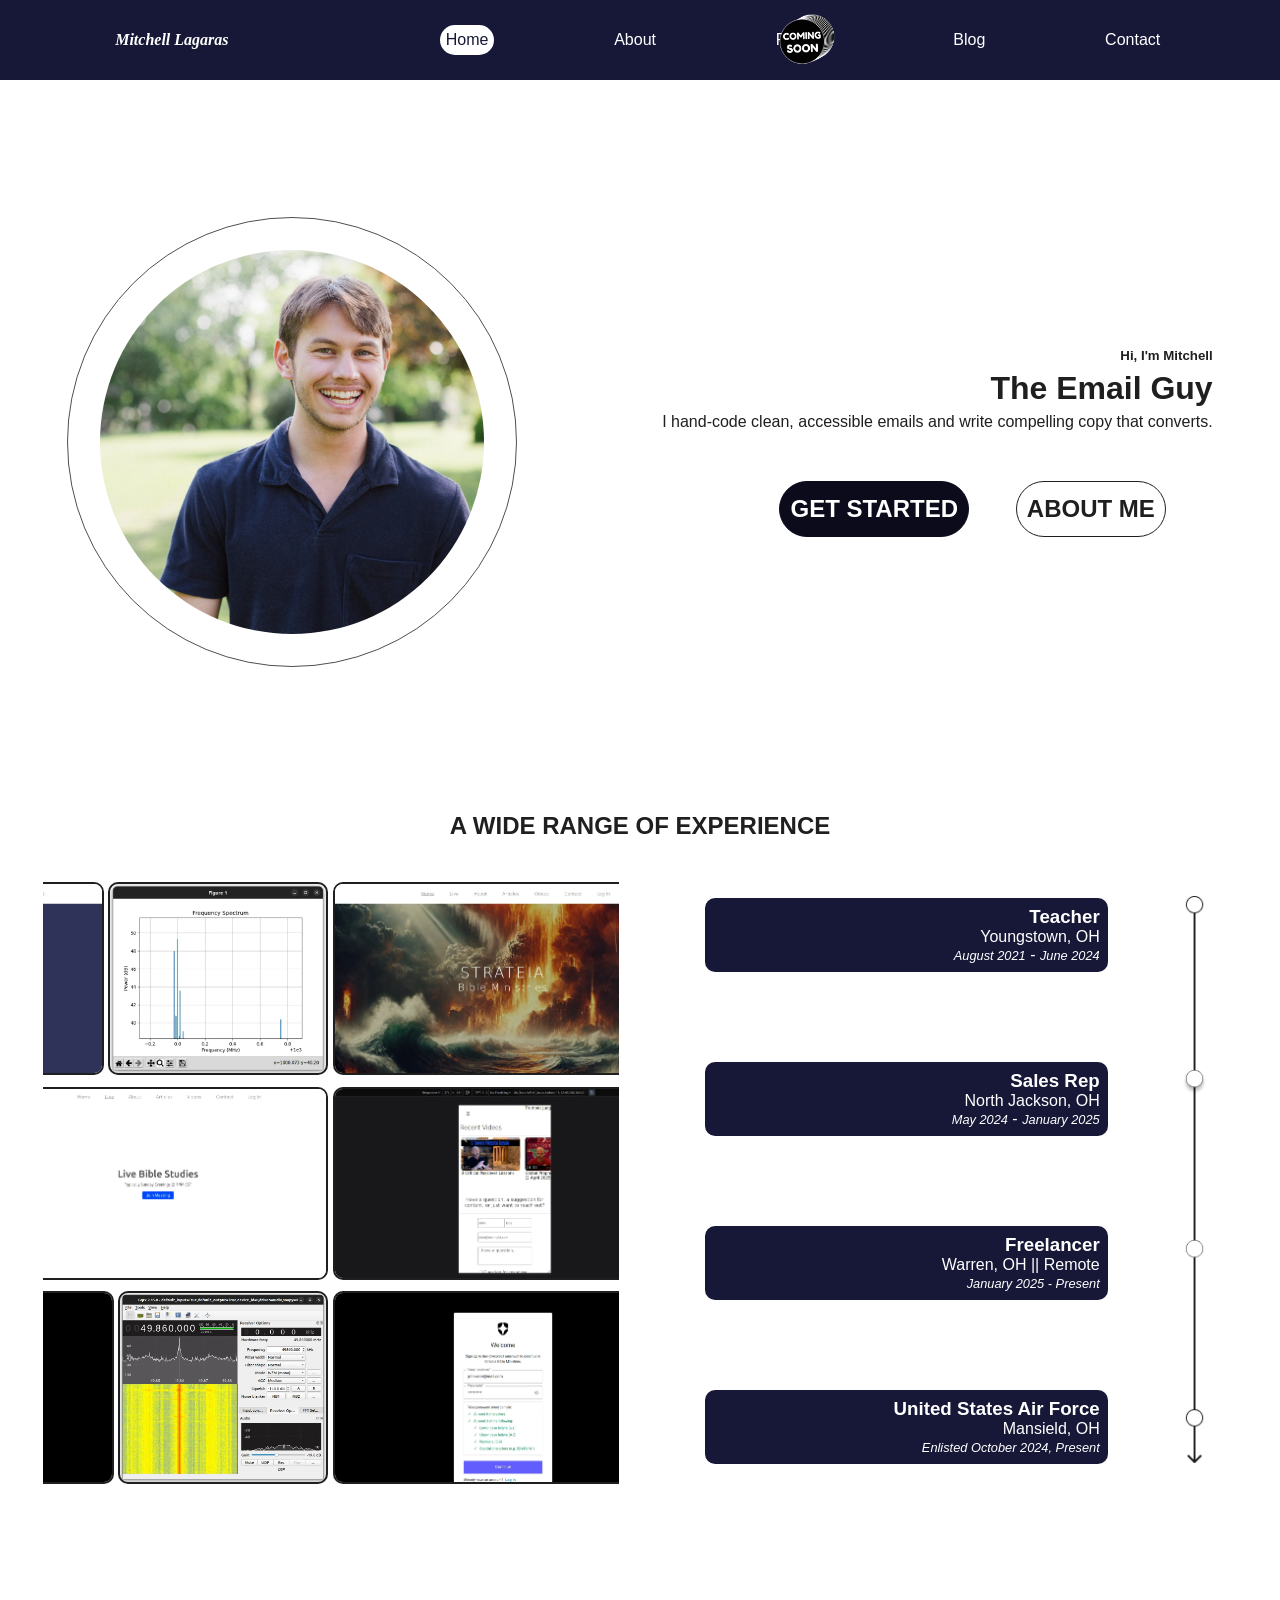
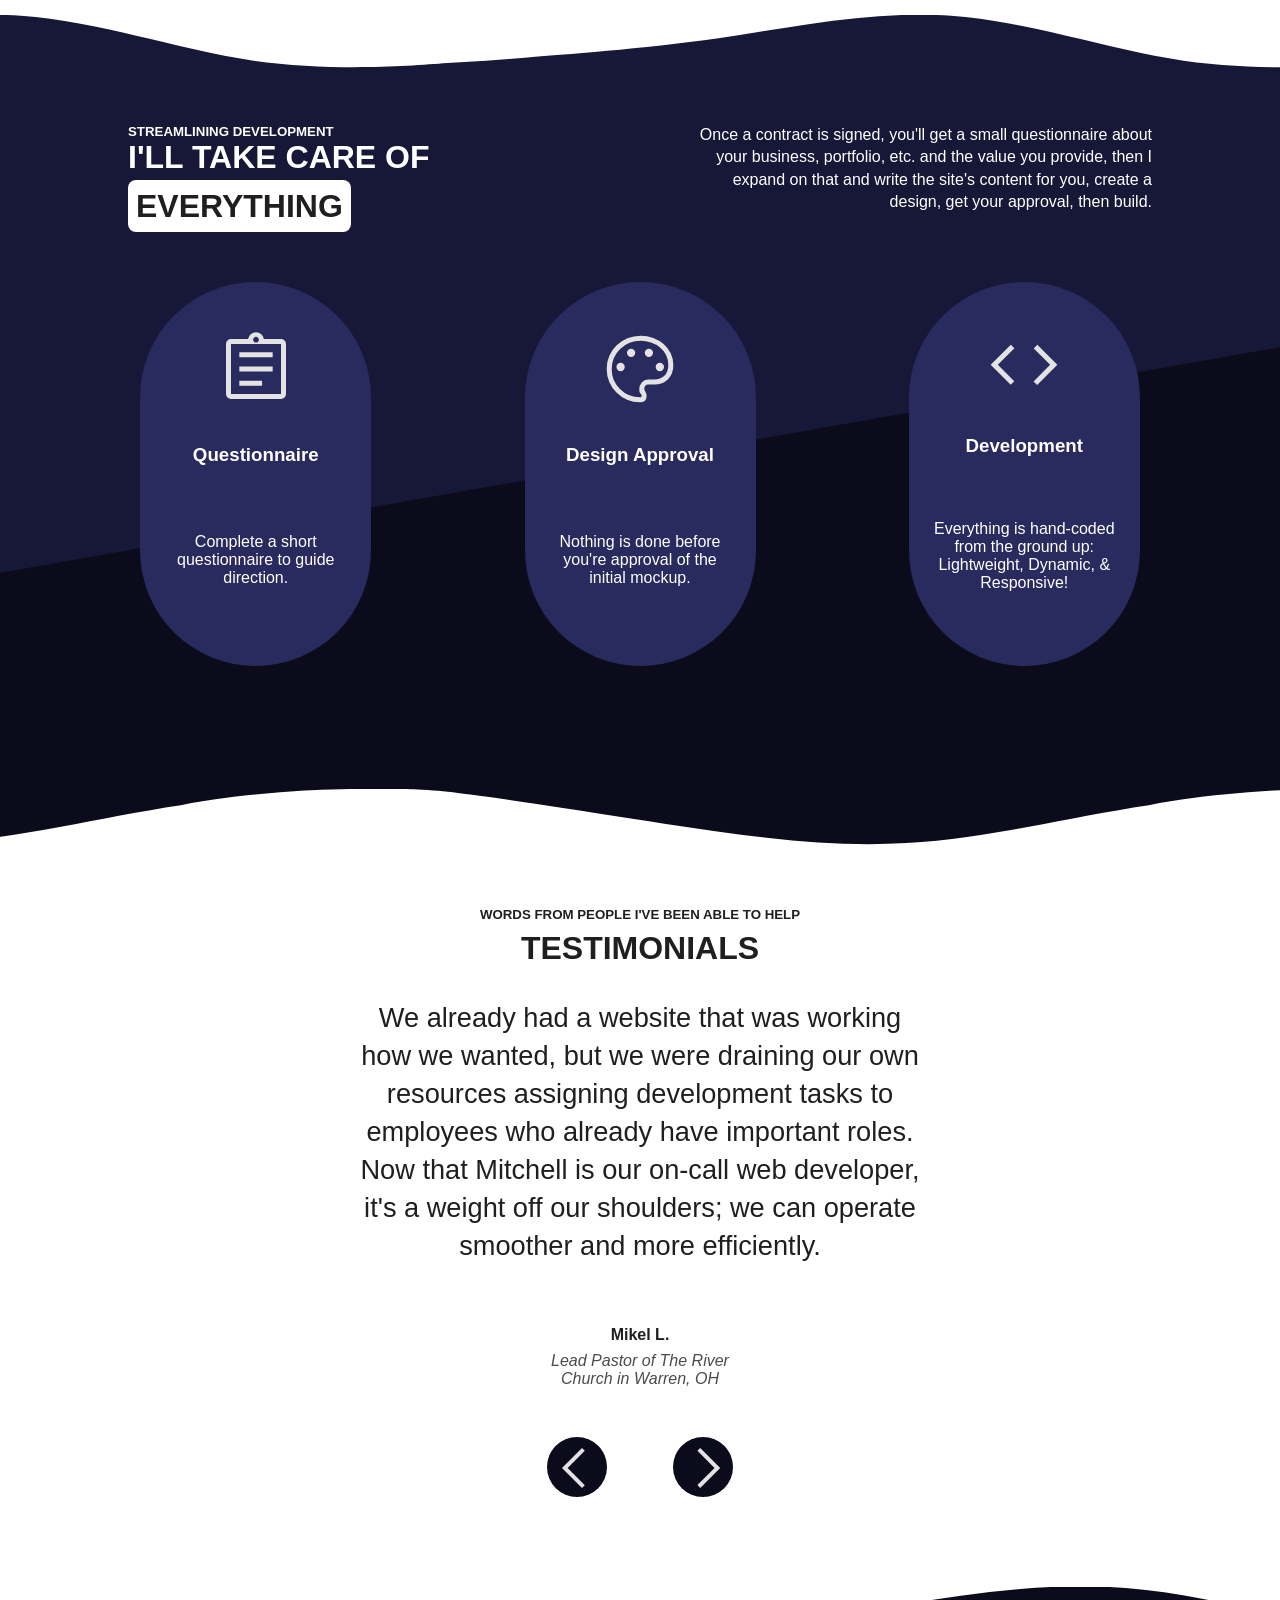
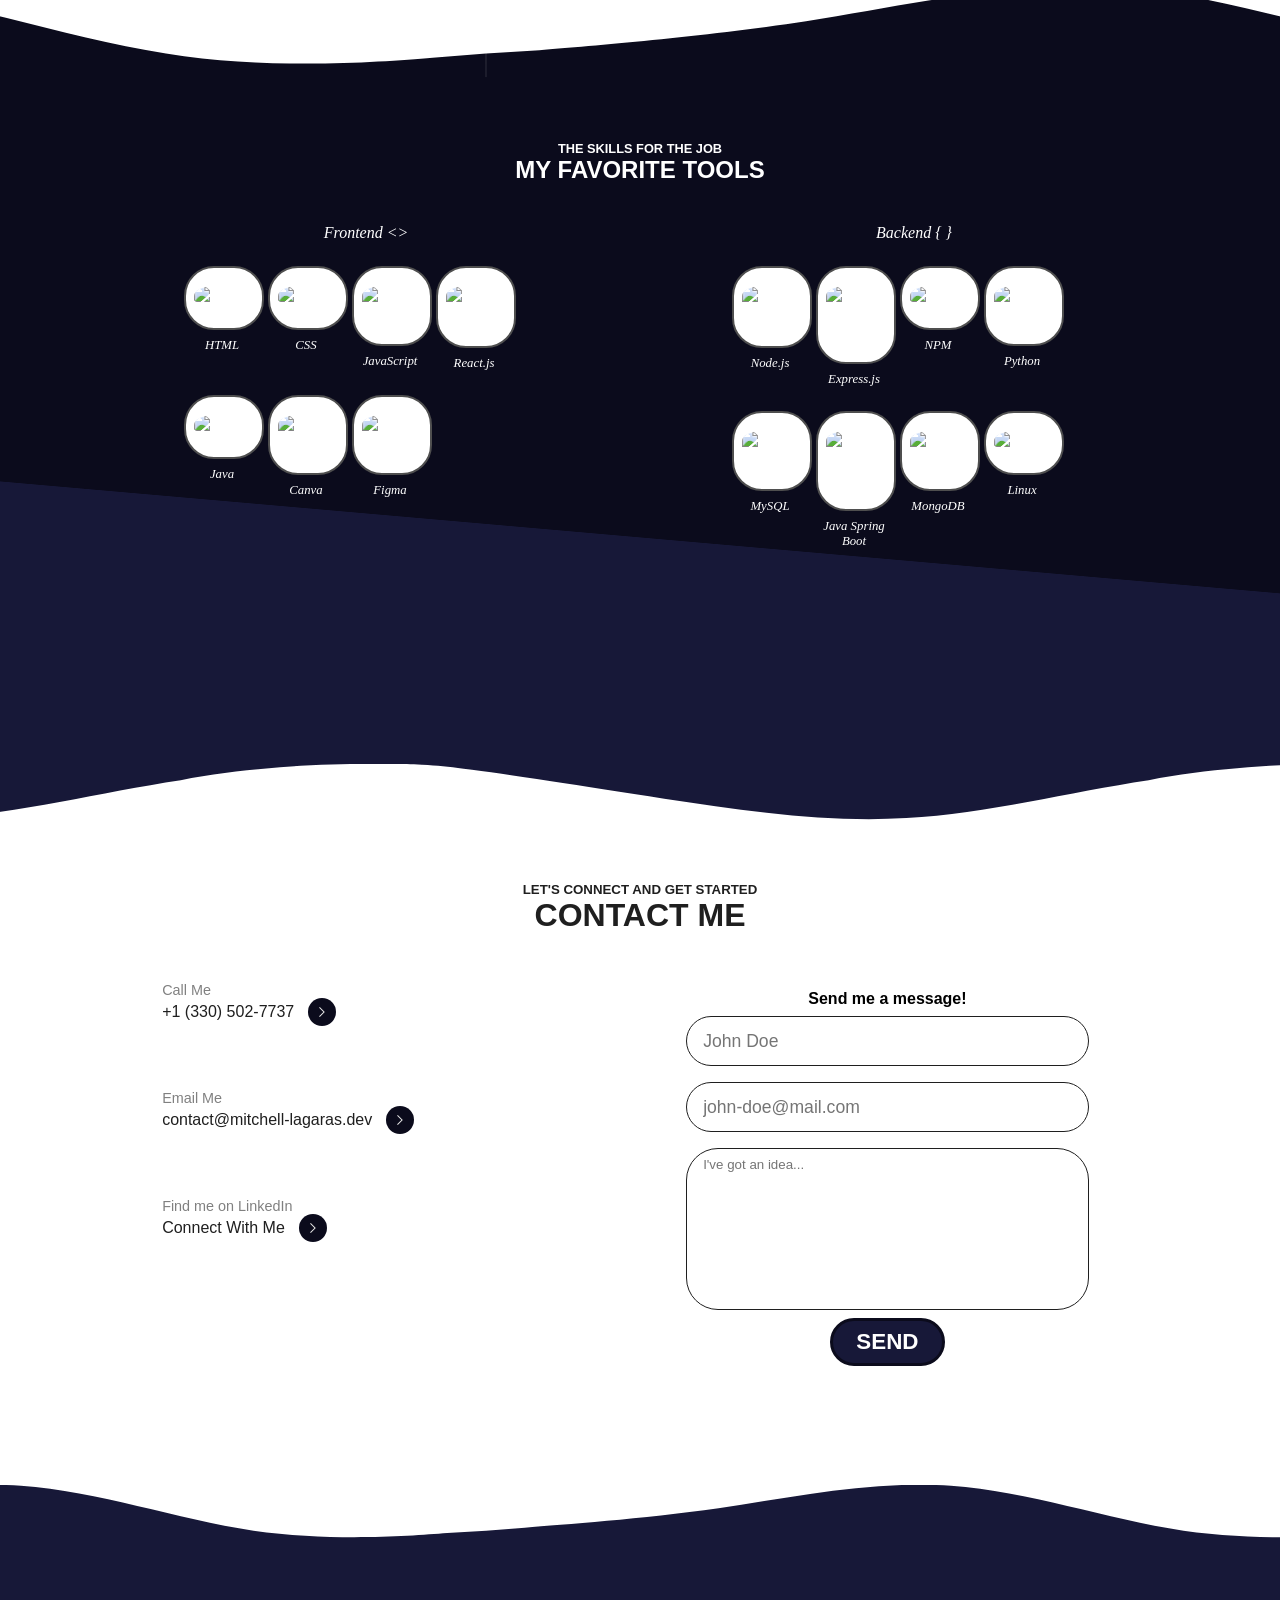
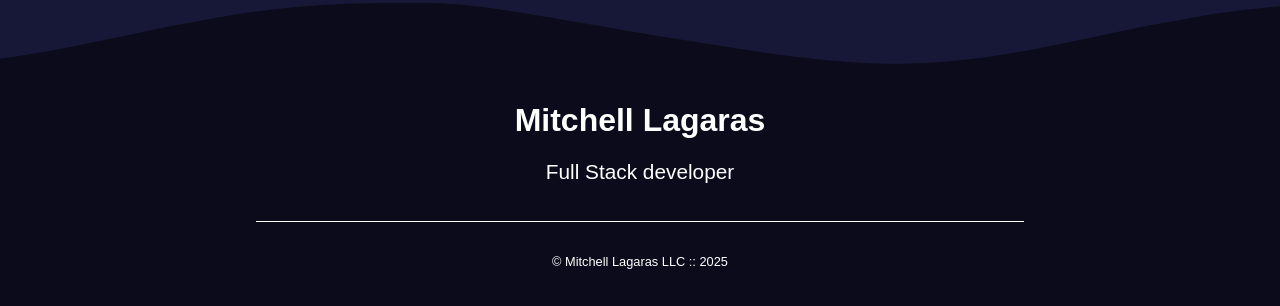
==== commit c1c38c8f: "changed from absolute paths to relative paths" ====
--- a/index.html
+++ b/index.html
@@ -8,38 +8,35 @@
     <meta property="og:image" content="https://mitchell-lagaras.dev/assets/icons/favicon-picture.jpg" />
     <meta property="og:type" content="website" />
     <title>Mitchell Lagaras | Web Developer</title>
-    <link rel="icon" href="/assets/icons/favicon-picture.jpg" type="image/jpg" />
-    <link rel='stylesheet' href='/styles.css' />
+    <link rel="icon" href="./assets/icons/favicon-picture.jpg" type="image/jpg" />
+    <link rel='stylesheet' href='./styles.css' />
   </head>
   <body>
     <header>
-      <h1><a href="index.html">Mitchell Lagaras</a></h1>
+      <h1><a href="./index.html">Mitchell Lagaras</a></h1>
       <button name="small-screen-nav-button" class="hamburger hidden">☰</button>
       <nav role="navigation">
         <ul class="nav-ul">
-          <li class="nav-li active-page"><a href="/index.html">Home</a></li>
-          <li class="nav-li"><a href="/about.html">About</a></li>
-          <li class="nav-li projects-li">Projects<img src="/assets/coming-soon.gif" alt="Coming Soon!"/></li>
-          <li class="nav-li"><a href="/blog.html">Blog</a></li>
-          <li class="nav-li"><a href="/contact.html">Contact</a></li>
+          <li class="nav-li active-page"><a href="./index.html">Home</a></li>
+          <li class="nav-li"><a href="./about.html">About</a></li>
+          <li class="nav-li projects-li">Projects<img src="./assets/coming-soon.gif" alt="Coming Soon!"/></li>
+          <li class="nav-li"><a href="./blog.html">Blog</a></li>
+          <li class="nav-li"><a href="./contact.html">Contact</a></li>
         </ul>
       </nav>
     </header>
     <main>
       <section id="intro-section">
-        <img class='picture-of-me-2' src='/assets/picture-of-me-2.webp' alt='My smiling face : - )' />
+        <img class='picture-of-me-2' src='./assets/picture-of-me-2.webp' alt='My smiling face : - )' />
         <article id="intro-article">
-          <h5>HI, I'M MITCHELL LAGARAS</h5>
-          <h1>YOUR NEXT</h1>
-          <div id="rotating-text-div">
-          <p id="rotating-text">FULL-STACK WEB DEVELOPER</p>
-          </div>
+          <h5>Hi, I'm Mitchell</h5>
+          <h1>The Email Guy</h1>
           <p>
-            I build real things for real people. With a wide range of building experience, from simple sites to fully-featured web apps, I will offer the best value to your business, portfolio, landing-page, or any other ideas you want to bring to life with code.
+            I hand-code clean, accessible emails and write compelling copy that converts. 
           </p>
           <div class="get-started-about-me">
-            <a href="/contact.html">GET STARTED</a>
-            <a href="/about.html">ABOUT ME</a>
+            <a href="./contact.html">GET STARTED</a>
+            <a href="./about.html">ABOUT ME</a>
           </div>
       </article>
       </section>
@@ -49,49 +46,49 @@
         <section id="scroll-and-timeline">
           <div id='scroll-container'>
             <div class="scroll-content">
-              <img class="scroll-image" src="/assets/demo-shots/demo-shot-1.webp" alt="Demo Screenshot" />
-              <img class="scroll-image" src="/assets/demo-shots/demo-shot-10.webp" alt="Demo Screenshot" />
-              <img class="scroll-image" src="/assets/demo-shots/demo-shot-3.webp" alt="Demo Screenshot" />
-              <img class="scroll-image" src="/assets/demo-shots/demo-shot-6.webp" alt="Demo Screenshot" />
-              <img class="scroll-image" src="/assets/demo-shots/demo-shot-admin-dashboard.webp" alt="Demo Screenshot" />
-              <img class="scroll-image" src="/assets/demo-shots/demo-shot-sdr-1.webp" alt="Demo Screenshot" />
-
-              <img class="scroll-image" src="/assets/demo-shots/demo-shot-1.webp" alt="Demo Screenshot" />
-              <img class="scroll-image" src="/assets/demo-shots/demo-shot-10.webp" alt="Demo Screenshot" />
-              <img class="scroll-image" src="/assets/demo-shots/demo-shot-3.webp" alt="Demo Screenshot" />
-              <img class="scroll-image" src="/assets/demo-shots/demo-shot-6.webp" alt="Demo Screenshot" />
-              <img class="scroll-image" src="/assets/demo-shots/demo-shot-admin-dashboard.webp" alt="Demo Screenshot" />
-              <img class="scroll-image" src="/assets/demo-shots/demo-shot-sdr-1.webp" alt="Demo Screenshot" />
+              <img class="scroll-image" src="./assets/demo-shots/demo-shot-1.webp" alt="Demo Screenshot" />
+              <img class="scroll-image" src="./assets/demo-shots/demo-shot-10.webp" alt="Demo Screenshot" />
+              <img class="scroll-image" src="./assets/demo-shots/demo-shot-3.webp" alt="Demo Screenshot" />
+              <img class="scroll-image" src="./assets/demo-shots/demo-shot-6.webp" alt="Demo Screenshot" />
+              <img class="scroll-image" src="./assets/demo-shots/demo-shot-admin-dashboard.webp" alt="Demo Screenshot" />
+              <img class="scroll-image" src="./assets/demo-shots/demo-shot-sdr-1.webp" alt="Demo Screenshot" />
+
+              <img class="scroll-image" src="./assets/demo-shots/demo-shot-1.webp" alt="Demo Screenshot" />
+              <img class="scroll-image" src="./assets/demo-shots/demo-shot-10.webp" alt="Demo Screenshot" />
+              <img class="scroll-image" src="./assets/demo-shots/demo-shot-3.webp" alt="Demo Screenshot" />
+              <img class="scroll-image" src="./assets/demo-shots/demo-shot-6.webp" alt="Demo Screenshot" />
+              <img class="scroll-image" src="./assets/demo-shots/demo-shot-admin-dashboard.webp" alt="Demo Screenshot" />
+              <img class="scroll-image" src="./assets/demo-shots/demo-shot-sdr-1.webp" alt="Demo Screenshot" />
             </div>
             <div class="scroll-content">
-              <img class="scroll-image" src="/assets/demo-shots/demo-shot-7.webp" alt="Demo Screenshot" />
-              <img class="scroll-image" src="/assets/demo-shots/demo-shot-zoom.webp" alt="Demo Screenshot" />
-              <img class="scroll-image" src="/assets/demo-shots/demo-shot-spring.webp" alt="Demo Screenshot" />
-              <img class="scroll-image" src="/assets/demo-shots/demo-shot-markdown-previewer.webp" alt="Demo Screenshot" />
-              <img class="scroll-image" src="/assets/demo-shots/demo-shot-11.webp" alt="Demo Screenshot" />
-              <img class="scroll-image" src="/assets/demo-shots/demo-shot-2.webp" alt="Demo Screenshot" />
-
-              <img class="scroll-image" src="/assets/demo-shots/demo-shot-7.webp" alt="Demo Screenshot" />
-              <img class="scroll-image" src="/assets/demo-shots/demo-shot-zoom.webp" alt="Demo Screenshot" />
-              <img class="scroll-image" src="/assets/demo-shots/demo-shot-spring.webp" alt="Demo Screenshot" />
-              <img class="scroll-image" src="/assets/demo-shots/demo-shot-markdown-previewer.webp" alt="Demo Screenshot" />
-              <img class="scroll-image" src="/assets/demo-shots/demo-shot-11.webp" alt="Demo Screenshot" />
-              <img class="scroll-image" src="/assets/demo-shots/demo-shot-2.webp" alt="Demo Screenshot" />
+              <img class="scroll-image" src="./assets/demo-shots/demo-shot-7.webp" alt="Demo Screenshot" />
+              <img class="scroll-image" src="./assets/demo-shots/demo-shot-zoom.webp" alt="Demo Screenshot" />
+              <img class="scroll-image" src="./assets/demo-shots/demo-shot-spring.webp" alt="Demo Screenshot" />
+              <img class="scroll-image" src="./assets/demo-shots/demo-shot-markdown-previewer.webp" alt="Demo Screenshot" />
+              <img class="scroll-image" src="./assets/demo-shots/demo-shot-11.webp" alt="Demo Screenshot" />
+              <img class="scroll-image" src="./assets/demo-shots/demo-shot-2.webp" alt="Demo Screenshot" />
+
+              <img class="scroll-image" src="./assets/demo-shots/demo-shot-7.webp" alt="Demo Screenshot" />
+              <img class="scroll-image" src="./assets/demo-shots/demo-shot-zoom.webp" alt="Demo Screenshot" />
+              <img class="scroll-image" src="./assets/demo-shots/demo-shot-spring.webp" alt="Demo Screenshot" />
+              <img class="scroll-image" src="./assets/demo-shots/demo-shot-markdown-previewer.webp" alt="Demo Screenshot" />
+              <img class="scroll-image" src="./assets/demo-shots/demo-shot-11.webp" alt="Demo Screenshot" />
+              <img class="scroll-image" src="./assets/demo-shots/demo-shot-2.webp" alt="Demo Screenshot" />
             </div>
             <div class="scroll-content">
-              <img class="scroll-image" src="/assets/demo-shots/demo-shot-4.webp" alt="Demo Screenshot" />
-              <img class="scroll-image" src="/assets/demo-shots/demo-shot-8.webp" alt="Demo Screenshot" />
-              <img class="scroll-image" src="/assets/demo-shots/demo-shot-sdr-1.webp" alt="Demo Screenshot" />
-              <img class="scroll-image" src="/assets/demo-shots/demo-shot-9.webp" alt="Demo Screenshot" />
-              <img class="scroll-image" src="/assets/demo-shots/demo-shot-5.webp" alt="Demo Screenshot" />
-              <img class="scroll-image" src="/assets/demo-shots/demo-shot-sdr-2.webp" alt="Demo Screenshot" />
-
-              <img class="scroll-image" src="/assets/demo-shots/demo-shot-4.webp" alt="Demo Screenshot" />
-              <img class="scroll-image" src="/assets/demo-shots/demo-shot-8.webp" alt="Demo Screenshot" />
-              <img class="scroll-image" src="/assets/demo-shots/demo-shot-sdr-1.webp" alt="Demo Screenshot" />
-              <img class="scroll-image" src="/assets/demo-shots/demo-shot-9.webp" alt="Demo Screenshot" />
-              <img class="scroll-image" src="/assets/demo-shots/demo-shot-5.webp" alt="Demo Screenshot" />
-              <img class="scroll-image" src="/assets/demo-shots/demo-shot-sdr-2.webp" alt="Demo Screenshot" />
+              <img class="scroll-image" src="./assets/demo-shots/demo-shot-4.webp" alt="Demo Screenshot" />
+              <img class="scroll-image" src="./assets/demo-shots/demo-shot-8.webp" alt="Demo Screenshot" />
+              <img class="scroll-image" src="./assets/demo-shots/demo-shot-sdr-1.webp" alt="Demo Screenshot" />
+              <img class="scroll-image" src="./assets/demo-shots/demo-shot-9.webp" alt="Demo Screenshot" />
+              <img class="scroll-image" src="./assets/demo-shots/demo-shot-5.webp" alt="Demo Screenshot" />
+              <img class="scroll-image" src="./assets/demo-shots/demo-shot-sdr-2.webp" alt="Demo Screenshot" />
+
+              <img class="scroll-image" src="./assets/demo-shots/demo-shot-4.webp" alt="Demo Screenshot" />
+              <img class="scroll-image" src="./assets/demo-shots/demo-shot-8.webp" alt="Demo Screenshot" />
+              <img class="scroll-image" src="./assets/demo-shots/demo-shot-sdr-1.webp" alt="Demo Screenshot" />
+              <img class="scroll-image" src="./assets/demo-shots/demo-shot-9.webp" alt="Demo Screenshot" />
+              <img class="scroll-image" src="./assets/demo-shots/demo-shot-5.webp" alt="Demo Screenshot" />
+              <img class="scroll-image" src="./assets/demo-shots/demo-shot-sdr-2.webp" alt="Demo Screenshot" />
             </div>
           </div>
 
@@ -123,7 +120,7 @@
               </article>
             </div>
             <div id="timeline-container">
-            <img src="/assets/Timeline-2.png" alt="Work Timeline || Teaching, Sales, Freelance, Airforce" style="height: 90%; margin-top: 30px;" />
+            <img src="./assets/Timeline-2.png" alt="Work Timeline || Teaching, Sales, Freelance, Airforce" style="height: 90%; margin-top: 30px;" />
             </div>
           </div>
         </section>
@@ -147,21 +144,21 @@
         <section id="process-section">
           <div class="gs-outer">
             <div class="get-started-div">
-              <img class="get-started-icon" src="/assets/icons/assignment.svg" alt="Questionnarie" />
+              <img class="get-started-icon" src="./assets/icons/assignment.svg" alt="Questionnaire" />
               <h3>Questionnaire</h3>
               <p>Complete a short questionnaire to guide direction.</p>
             </div>
           </div>
           <div class="gs-outer">
             <div class="get-started-div">
-              <img class="get-started-icon" src="/assets/icons/palette.svg" alt="Design" />
+              <img class="get-started-icon" src="./assets/icons/palette.svg" alt="Design" />
               <h3>Design Approval</h3>
               <p>Nothing is done before you're approval of the initial mockup.</p>
             </div>
           </div>
           <div class="gs-outer">
             <div class="get-started-div">
-              <img class="get-started-icon" src="/assets/icons/code.svg" alt="Development" />
+              <img class="get-started-icon" src="./assets/icons/code.svg" alt="Development" />
               <h3>Development</h3>
               <p>Everything is hand-coded from the ground up: Lightweight, Dynamic, & Responsive!</p>
             </div>
@@ -196,10 +193,10 @@
         </div>
         <div id="test-arrows">
           <button id="test-button-left" name="left-arrow" class="test-button" >
-            <img src="/assets/arrows/left-arrow.svg" alt="<==" />
+            <img src="./assets/arrows/left-arrow.svg" alt="<==" />
           </button>
           <button id="test-button-right" name="right-arrow" class="test-button">
-            <img src="/assets/arrows/right-arrow.svg" alt="==>" />
+            <img src="./assets/arrows/right-arrow.svg" alt="==>" />
           </button>
         </div>
       </section>
@@ -312,15 +309,15 @@
             <div class="contact-quick-links">
               <div class="contact-data">
                 <span>Call Me</span>
-                <a href="tel:+13305027737">+1 (330) 502-7737<img class="contact-info-arrow" src="/assets/arrows/right-arrow.svg" alt="=>" /></a>
+                <a href="tel:+13305027737">+1 (330) 502-7737<img class="contact-info-arrow" src="./assets/arrows/right-arrow.svg" alt="=>" /></a>
               </div>
               <div class="contact-data">
                 <span>Email Me</span>
-                <a href="mailto:contact@mitchell-lagaras.dev">contact@mitchell-lagaras.dev<img class="contact-info-arrow" src="/assets/arrows/right-arrow.svg" alt="=>" /></a>
+                <a href="mailto:contact@mitchell-lagaras.dev">contact@mitchell-lagaras.dev<img class="contact-info-arrow" src="./assets/arrows/right-arrow.svg" alt="=>" /></a>
               </div>
               <div class="contact-data">
                 <span>Find me on LinkedIn</span>
-                <a href="https://www.linkedin.com/in/j-mitchell-lagaras-b458a1260/" target="_blank">Connect With Me<img class="contact-info-arrow" alt="=>" src="/assets/arrows/right-arrow.svg" /></a>
+                <a href="https://www.linkedin.com/in/j-mitchell-lagaras-b458a1260/" target="_blank">Connect With Me<img class="contact-info-arrow" alt="=>" src="./assets/arrows/right-arrow.svg" /></a>
               </div>
             </div>
             <div class="form-div">
@@ -347,6 +344,6 @@
       <span>Full Stack developer</span>
       <p>© Mitchell Lagaras LLC :: 2025</p>
     </footer>
-    <script src='/script.js'></script>
+    <script src='./script.js'></script>
   </body>
 </html>
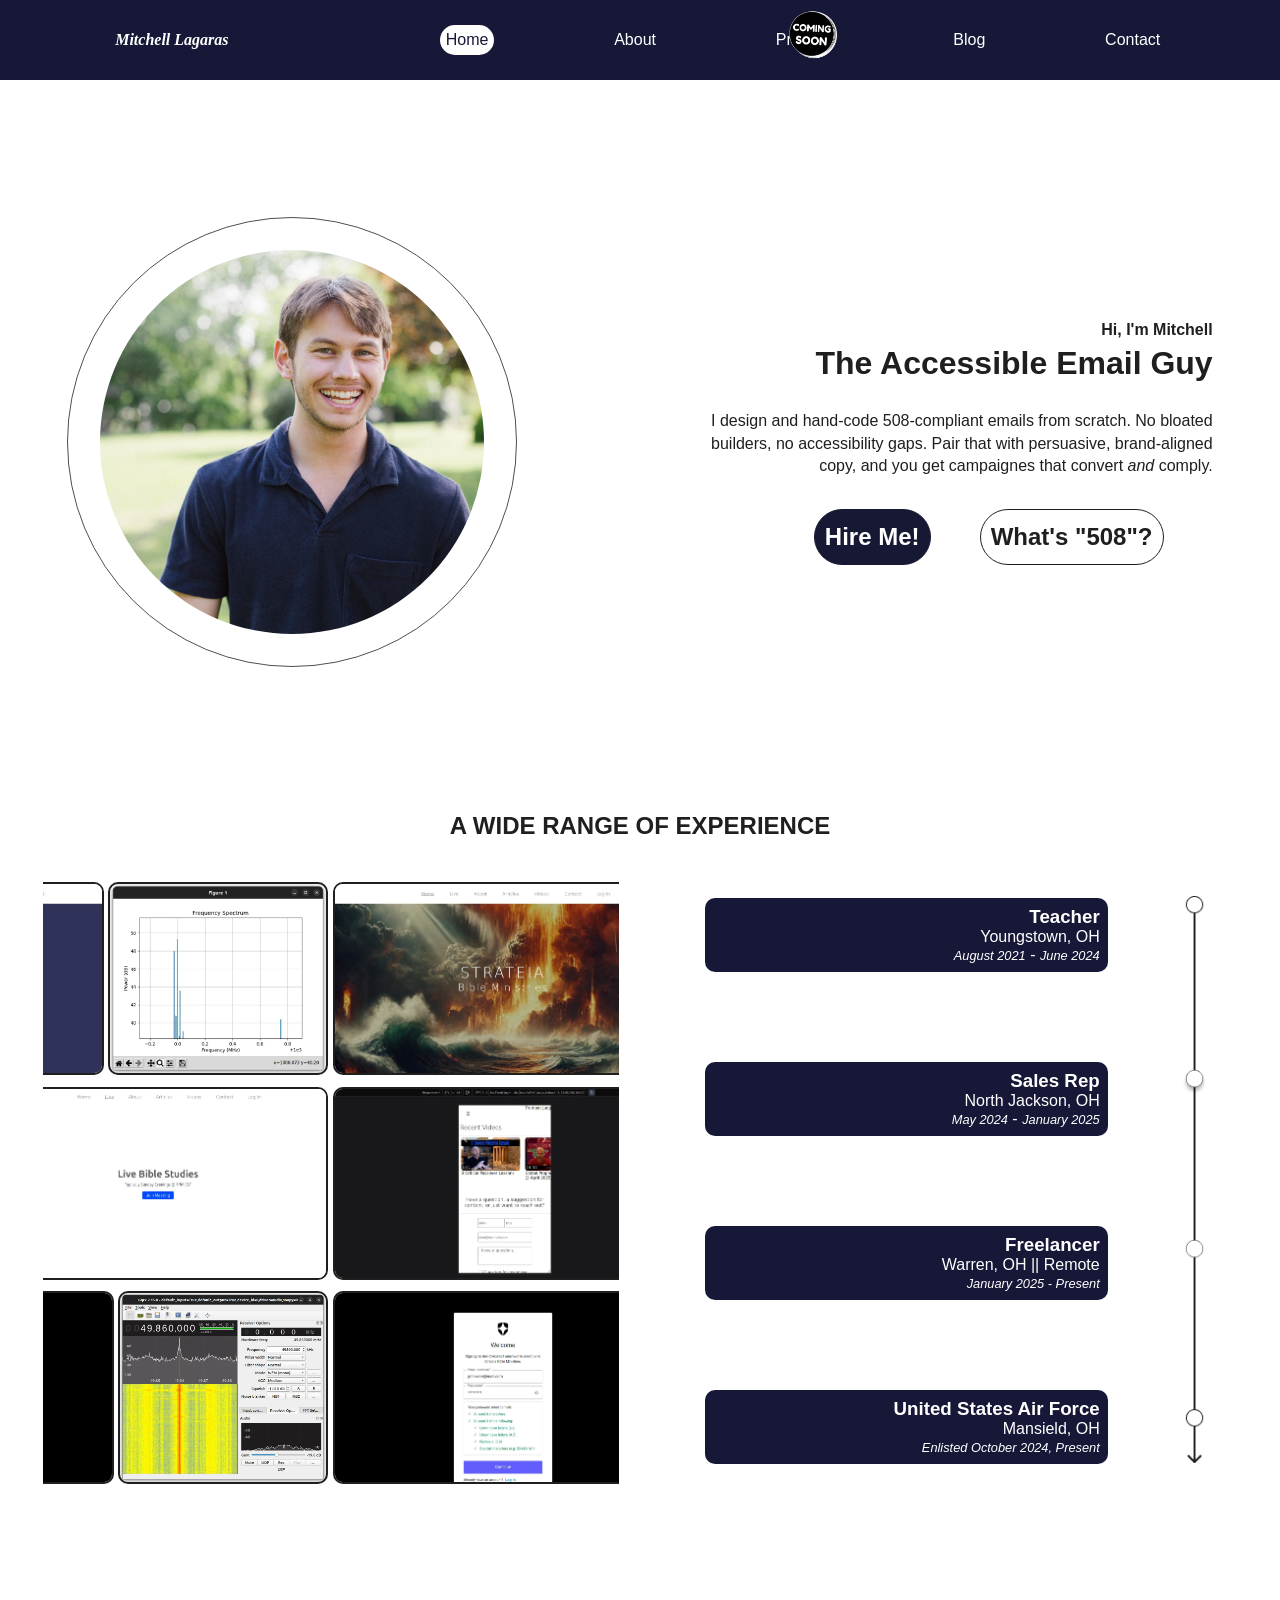
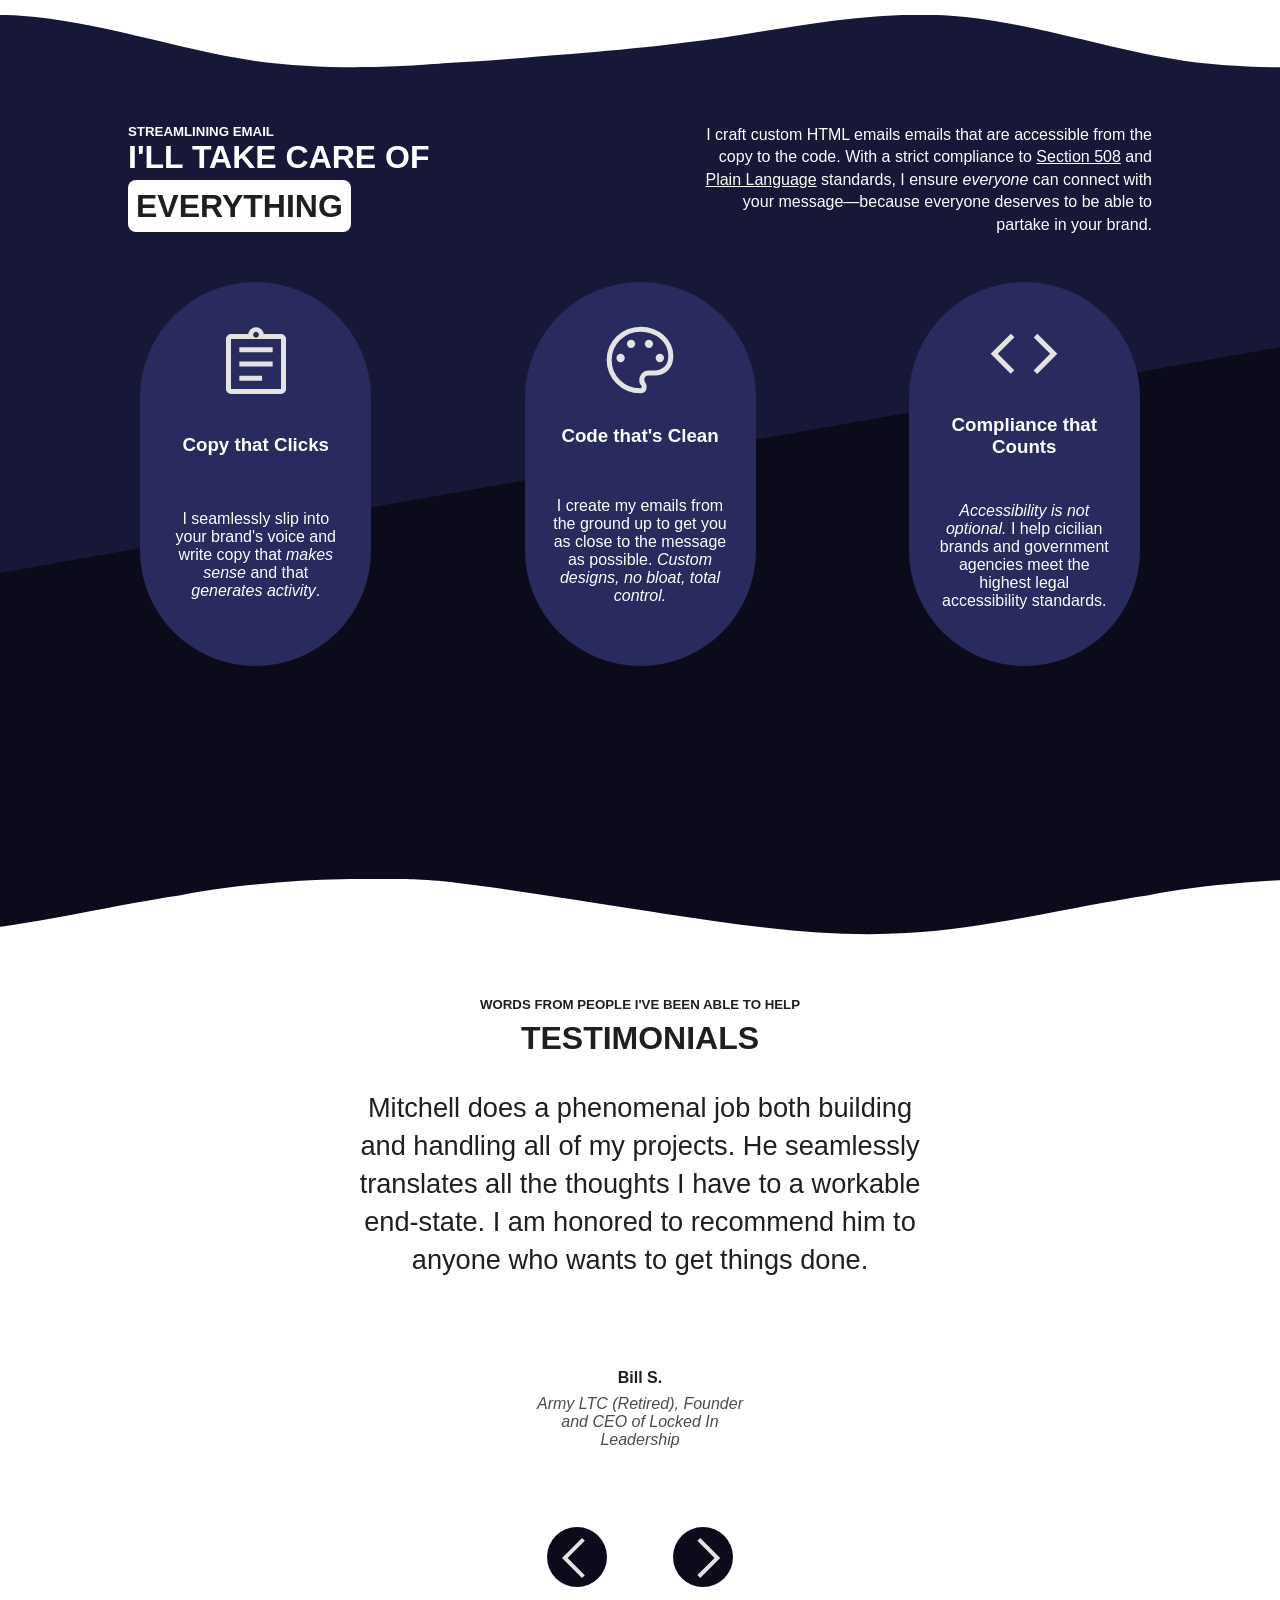
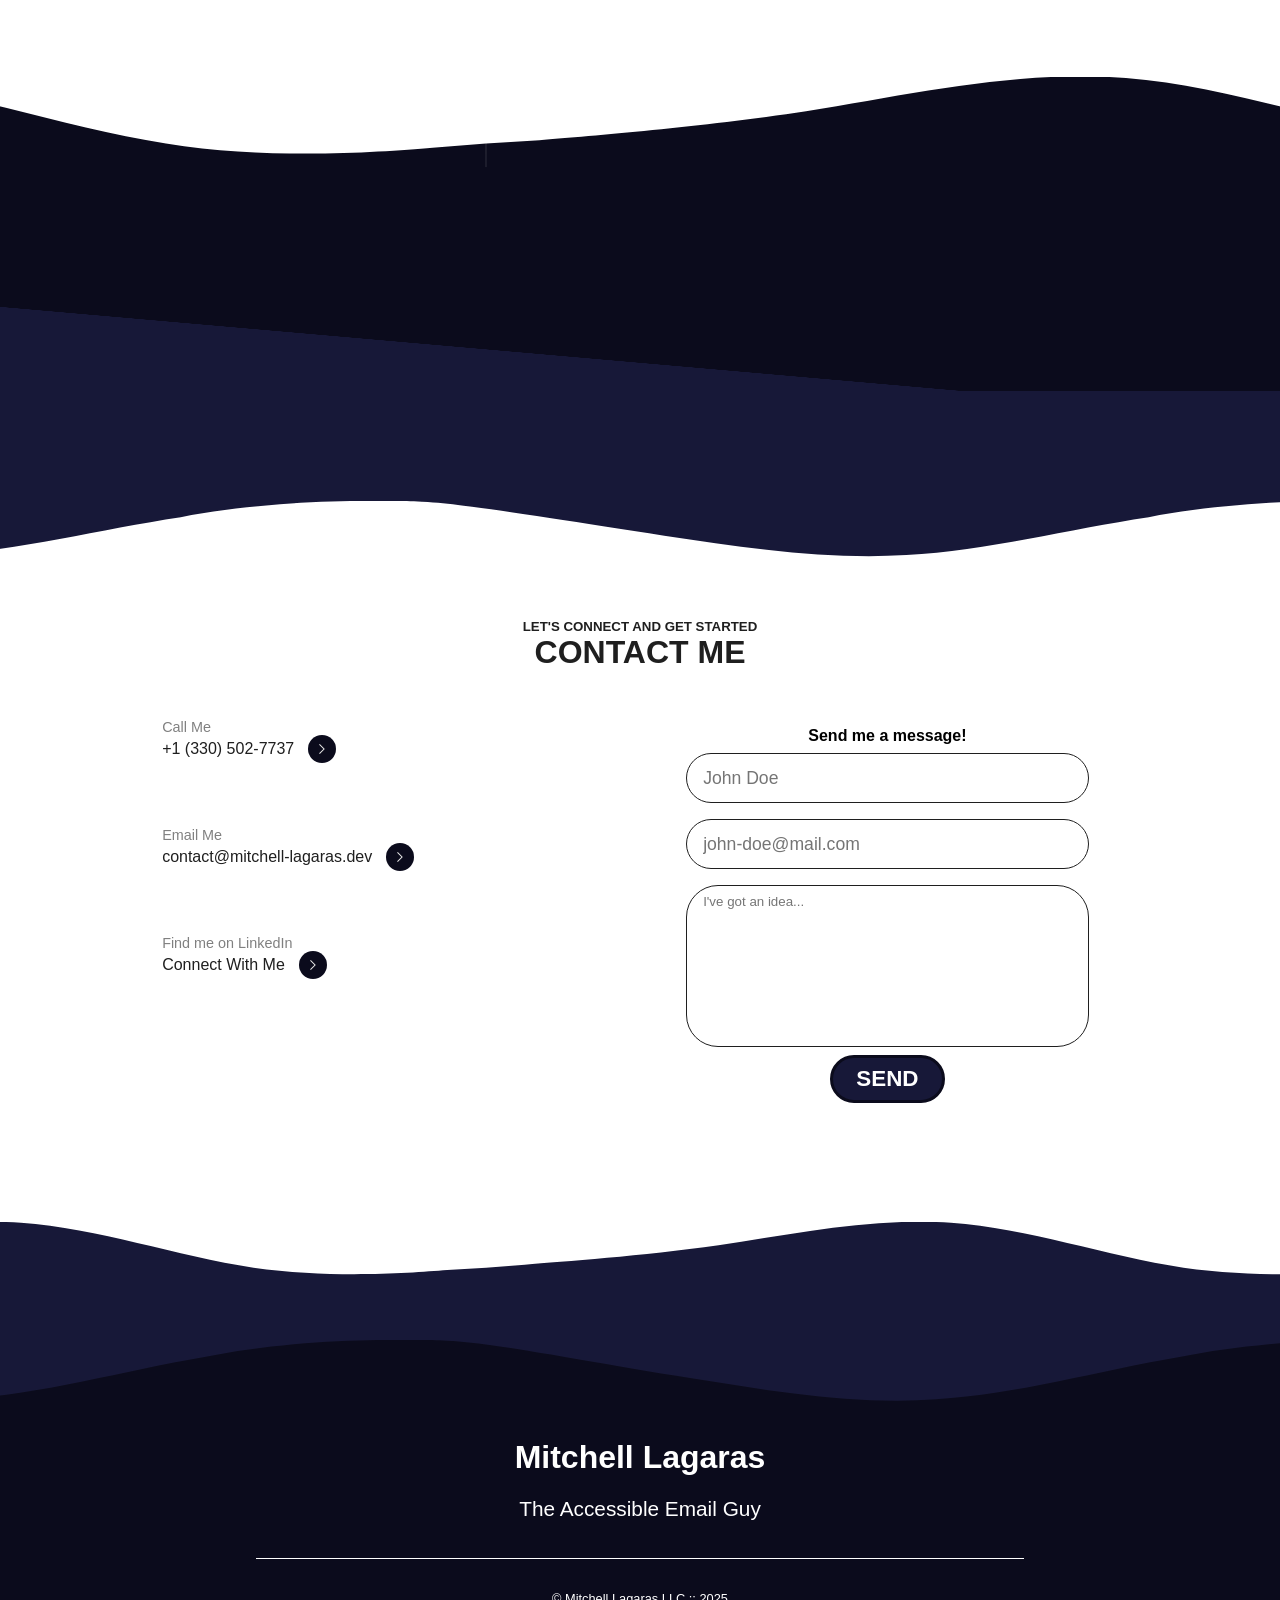
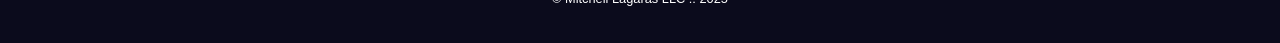
==== commit 98d081a4: "started gearing toward accesibility/email niche" ====
--- a/index.html
+++ b/index.html
@@ -29,14 +29,14 @@
       <section id="intro-section">
         <img class='picture-of-me-2' src='./assets/picture-of-me-2.webp' alt='My smiling face : - )' />
         <article id="intro-article">
-          <h5>Hi, I'm Mitchell</h5>
-          <h1>The Email Guy</h1>
+          <span>Hi, I'm Mitchell</span>
+          <h1>The Accessible Email Guy</h1>
           <p>
-            I hand-code clean, accessible emails and write compelling copy that converts. 
+            I design and hand-code 508-compliant emails from scratch. No bloated builders, no accessibility gaps. Pair that with persuasive, brand-aligned copy, and you get campaignes that convert <em>and</em> comply.
           </p>
           <div class="get-started-about-me">
-            <a href="./contact.html">GET STARTED</a>
-            <a href="./about.html">ABOUT ME</a>
+            <a href="./contact.html">Hire Me!</a>
+            <a href="https://www.section508.gov/">What's "508"?</a>
           </div>
       </article>
       </section>
@@ -131,36 +131,36 @@
       <section id="get-started-section">
         <div id="get-started-text">
           <div id="get-started-h">
-            <h5>STREAMLINING DEVELOPMENT</h5>
+            <h5>STREAMLINING EMAIL</h5>
             <h2>I'LL TAKE CARE OF</h2>
             <div id="everything-div">
-            <span id="everything-span">EVERYTHING</span>
+            <span id="everything-span" aria-live="polite">EVERYTHING</span>
             </div>
           </div>
           <div id="get-started-p">
-            <p>Once a contract is signed, you'll get a small questionnaire about your business, portfolio, etc. and the value you provide, then I expand on that and write the site's content for you, create a design, get your approval, then build.</p>
+            <p>I craft custom HTML emails emails that are accessible from the copy to the code. With a strict compliance to <a href="https://www.section508.gov/" target="_blank">Section 508</a> and <a href="https://www.plainlanguage.gov/" target="_blank">Plain Language</a> standards, I ensure <em>everyone</em> can connect with your message—because everyone deserves to be able to partake in your brand.</p>
           </div>
         </div>
         <section id="process-section">
           <div class="gs-outer">
             <div class="get-started-div">
               <img class="get-started-icon" src="./assets/icons/assignment.svg" alt="Questionnaire" />
-              <h3>Questionnaire</h3>
-              <p>Complete a short questionnaire to guide direction.</p>
+              <h3>Copy that Clicks</h3>
+              <p>I seamlessly slip into your brand's voice and write copy that <em>makes sense</em> and that <em>generates activity</em>.</p>
             </div>
           </div>
           <div class="gs-outer">
             <div class="get-started-div">
               <img class="get-started-icon" src="./assets/icons/palette.svg" alt="Design" />
-              <h3>Design Approval</h3>
-              <p>Nothing is done before you're approval of the initial mockup.</p>
+              <h3>Code that's Clean</h3>
+              <p>I create my emails from the ground up to get you as close to the message as possible. <em>Custom designs, no bloat, total control.</em></p>
             </div>
           </div>
           <div class="gs-outer">
             <div class="get-started-div">
               <img class="get-started-icon" src="./assets/icons/code.svg" alt="Development" />
-              <h3>Development</h3>
-              <p>Everything is hand-coded from the ground up: Lightweight, Dynamic, & Responsive!</p>
+              <h3>Compliance that Counts</h3>
+              <p><em>Accessibility is not optional.</em> I help cicilian brands and government agencies meet the highest legal accessibility standards.</p>
             </div>
           </div>
         </section>
@@ -175,6 +175,13 @@
         </div>
         <div id="testimonials-outer">
           <div id="testimonials-inner">
+            <div class="testimonial">
+              <p class="test-quote">Mitchell does a phenomenal job both building and handling all of my projects. He seamlessly translates all the thoughts I have to a workable end-state. I am honored to recommend him to anyone who wants to get things done.<p>
+              <div class="author-role-div">
+                <p class="test-author">Bill S.<p>
+                <p class="test-role">Army LTC (Retired), Founder and CEO of Locked In Leadership<p>
+              </div>
+            </div>
             <div class="testimonial">
               <p class="test-quote">We already had a website that was working how we wanted, but we were draining our own resources assigning development tasks to employees who already have important roles. Now that Mitchell is our on-call web developer, it's a weight off our shoulders; we can operate smoother and more efficiently.<p>
               <div class="author-role-div">
@@ -182,13 +189,7 @@
                 <p class="test-role">Lead Pastor of The River Church in Warren, OH<p>
               </div>
             </div>
-            <div class="testimonial">
-              <p class="test-quote">Mitchell does a phenomenal job both building and handling all of my projects. He seamlessly translates all the thoughts I have to a workable end-state. I am honored to recommend him to anyone who wants to get things done.<p>
-              <div class="author-role-div">
-                <p class="test-author">Bill S.<p>
-                <p class="test-role">Army LTC (Retired), Founder and CEO of Locked In Leadership<p>
-              </div>
-            </div>
+
           </div>
         </div>
         <div id="test-arrows">
@@ -203,98 +204,6 @@
       <div class="wave-container-dark-blue-bottom"></div>
 
       <section id="tech-stack-section">
-
-        <div id="tech-stack-headers">
-          <p style="font-size: 0.8rem; font-weight: bold;">THE SKILLS FOR THE JOB</p>
-          <h2>MY FAVORITE TOOLS</h2>
-        </div>
-
-        <div id="tech-stacks">
-          <div class="tech-stack">
-            <p>Frontend <></p>
-            <div class="tech-tool-container">
-              <div class="tech-tool">
-                <img src="https://cdn.jsdelivr.net/gh/devicons/devicon@latest/icons/html5/html5-original.svg" alt="HTML" />
-                <p>HTML</p>
-              </div>
-
-              <div class="tech-tool">
-                <img src="https://cdn.jsdelivr.net/gh/devicons/devicon@latest/icons/css3/css3-original.svg" alt="CSS" />
-                <p>CSS</p>
-              </div>
-
-              <div class="tech-tool">
-                <img src="https://cdn.jsdelivr.net/gh/devicons/devicon@latest/icons/javascript/javascript-original.svg" alt="JavaScript" />
-                <p>JavaScript</p>
-              </div>
-
-              <div class="tech-tool">
-                <img src="https://cdn.jsdelivr.net/gh/devicons/devicon@latest/icons/react/react-original.svg" alt="React js" />
-                <p>React.js</p>
-              </div>
-
-              <div class="tech-tool">
-                <img src="https://cdn.jsdelivr.net/gh/devicons/devicon@latest/icons/java/java-original.svg" alt="Java" />
-                <p>Java</p>
-              </div>
-              
-              <div class="tech-tool">
-                <img src="https://cdn.jsdelivr.net/gh/devicons/devicon@latest/icons/canva/canva-original.svg" alt="Canva" />
-                <p>Canva</p>
-              </div>
-
-              <div class="tech-tool">
-                <img src="https://cdn.jsdelivr.net/gh/devicons/devicon@latest/icons/figma/figma-original.svg" alt="Figma" />
-                <p>Figma</p>
-              </div>
-            </div>
-          </div>
-
-          <div class="tech-stack">
-            <p>Backend { }</p>
-            <div class="tech-tool-container">
-              <div class="tech-tool">
-                <img src="https://cdn.jsdelivr.net/gh/devicons/devicon@latest/icons/nodejs/nodejs-original-wordmark.svg" alt="Node js" />
-                <p>Node.js</p>
-              </div>
-
-              <div class="tech-tool">
-                <img src="https://cdn.jsdelivr.net/gh/devicons/devicon@latest/icons/express/express-original.svg" alt="Express js" />
-                <p>Express.js</p>
-              </div>
-
-              <div class="tech-tool">
-                <img src="https://cdn.jsdelivr.net/gh/devicons/devicon@latest/icons/npm/npm-original-wordmark.svg" alt="NPM" />
-                <p>NPM</p>
-              </div>
-
-              <div class="tech-tool">
-                <img src="https://cdn.jsdelivr.net/gh/devicons/devicon@latest/icons/python/python-original.svg" alt="Python" />
-                <p>Python</p>
-              </div>
-
-              <div class="tech-tool">
-                <img src="https://cdn.jsdelivr.net/gh/devicons/devicon@latest/icons/mysql/mysql-original-wordmark.svg" alt="MySQL" />
-                <p>MySQL</p>
-              </div>
-
-              <div class="tech-tool">
-                <img src="https://cdn.jsdelivr.net/gh/devicons/devicon@latest/icons/spring/spring-original.svg" alt="Java Spring Boot" />
-                <p>Java Spring Boot</p>
-              </div>
-
-              <div class="tech-tool">
-                <img src="https://cdn.jsdelivr.net/gh/devicons/devicon@latest/icons/mongodb/mongodb-original.svg" alt="MongoDB" />
-                <p>MongoDB</p>
-              </div>
-
-              <div class="tech-tool">
-                <img src="https://cdn.jsdelivr.net/gh/devicons/devicon@latest/icons/linux/linux-original.svg" alt="Linux" />
-                <p>Linux</p>
-              </div>
-            </div>
-          </div>
-        </div>
       </section>
 
       <div class="wave-container-blue-top"></div>
@@ -341,7 +250,7 @@
     </main>
     <footer>
       <h2>Mitchell Lagaras</h2>
-      <span>Full Stack developer</span>
+      <span>The Accessible Email Guy</span>
       <p>© Mitchell Lagaras LLC :: 2025</p>
     </footer>
     <script src='./script.js'></script>
--- a/styles.css
+++ b/styles.css
@@ -129,8 +129,19 @@
   color: #1f1f1f;
 }
 
+#intro-article > span {
+  font-weight: bold;
+}
+
 #intro-article > h1 {
   font-size: 2rem;
+}
+
+#intro-article > p {
+  width: 40vw;
+  text-align: justify left;
+  margin-left: auto;
+  padding-top: 24px;
 }
 
 #rotating-text {
@@ -153,8 +164,8 @@
   display: flex;
   justify-content: space-evenly;
   margin-left: auto;
-  margin-top: 3rem;
-  width: 75%;
+  margin-top: 2rem;
+  width: 70%;
 }
 
 .get-started-about-me > a {
@@ -169,21 +180,22 @@
 }
 
 .get-started-about-me > a:hover {
-  background-color: #0b0b1c;
-  border: 1px solid #0b0b1c;;
+  background-color: #171834;
+  border: 1px solid #171834;;
   color: white;
 }
 
 .get-started-about-me > a:first-of-type {
-  border: 1px solid #0b0b1c;
-  background-color: #0b0b1c;
+  border: 1px solid #171834;
+  background-color: #171834;
   color: white;
   transition: all 0.5s ease;
 }
 
 .get-started-about-me > a:first-of-type:hover {
-  background-color: #292a5e;
-  border: 1px solid #292a5e;
+  background-color: white;
+  border: 1px solid #171834;
+  color: #1f1f1f;
   cursor: pointer;
 }
 
@@ -339,7 +351,7 @@
 }
 
 .wave-container-dark-blue-top {
-  height: 20vh;
+  height: 30vh;
   background-color: #0b0b1c;
   position: relative;
 }
@@ -464,6 +476,15 @@
   line-height: 1.4;
 }
 
+#get-started-p > p > a {
+  color: white;
+  text-decoration: underline;
+}
+
+#get-started-p > p > a:hover {
+  font-style: italic;
+}
+
 #get-started-section > section {
   display: flex;
   justify-content: space-evenly;
@@ -513,7 +534,7 @@
 }
 
 .get-started-div > p {
-  padding: 8px;
+  padding: 0 15px;
 }
 
 #tech-stack-section {
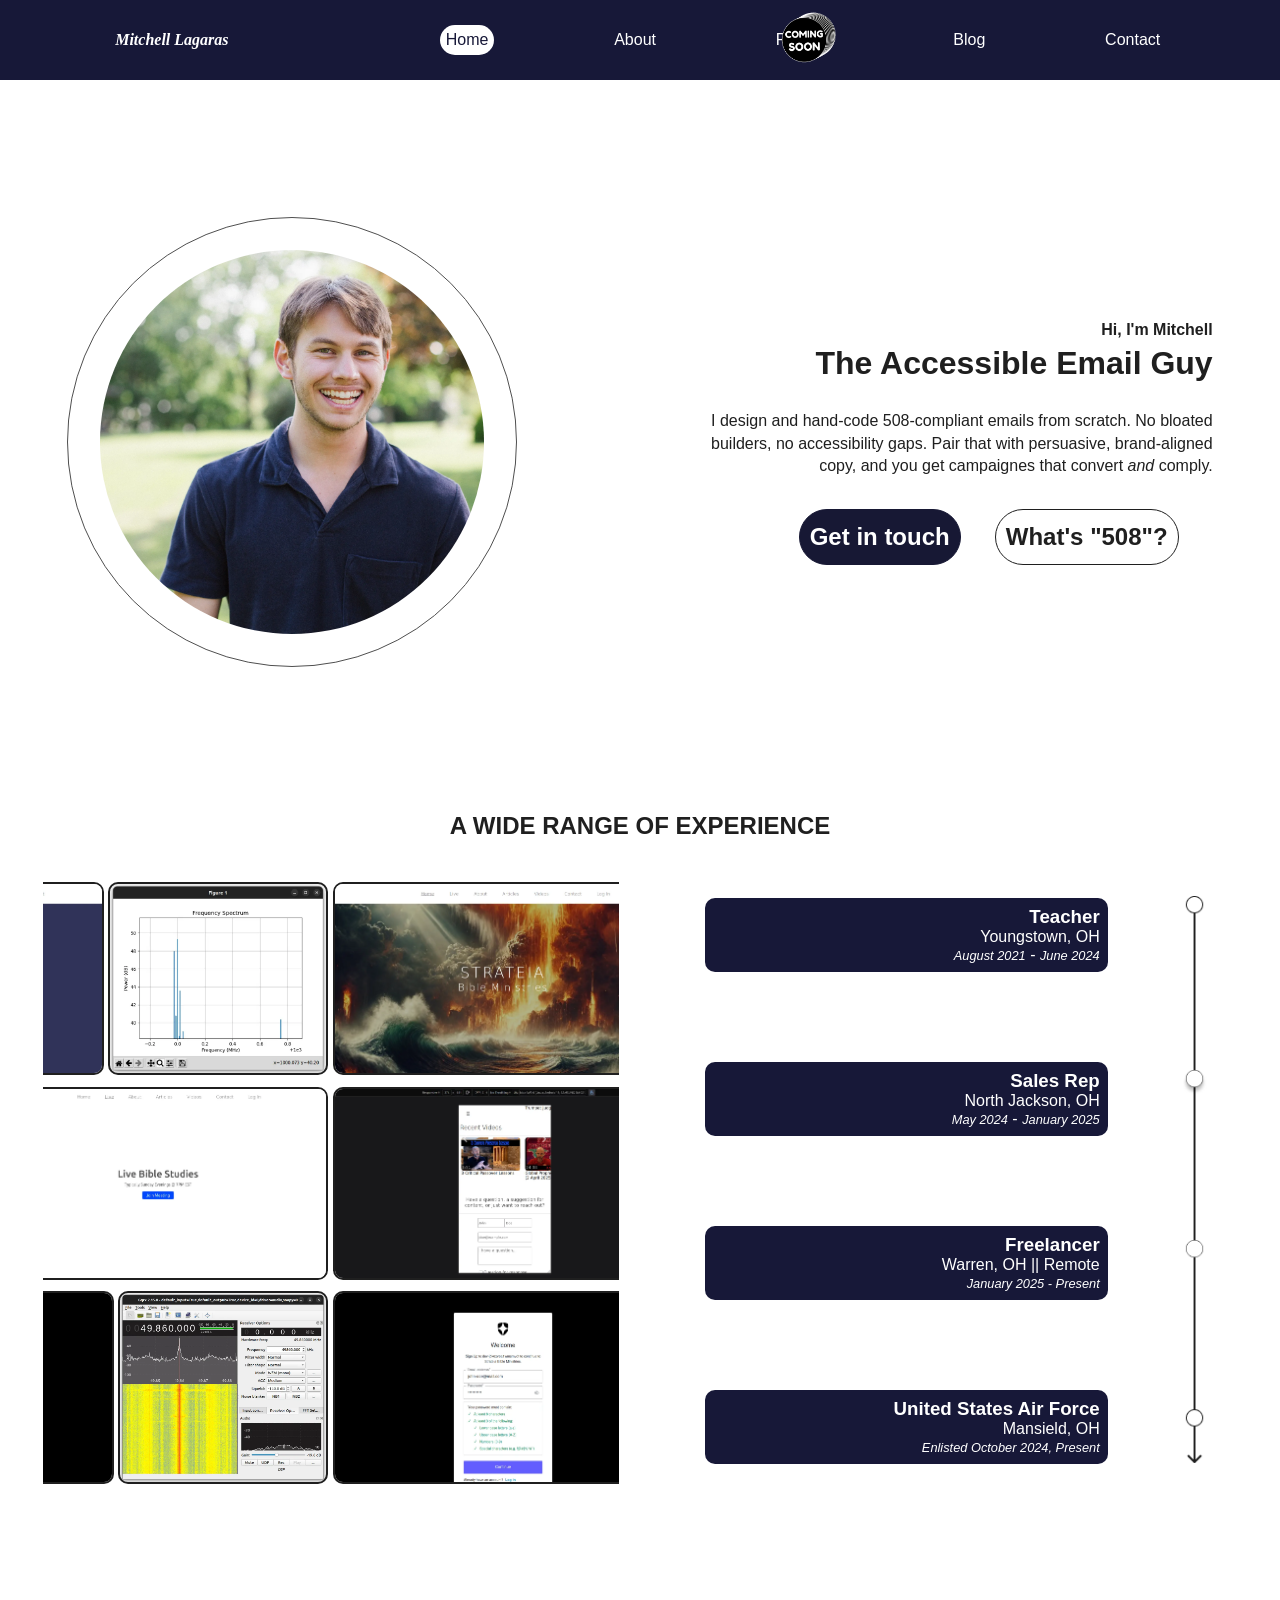
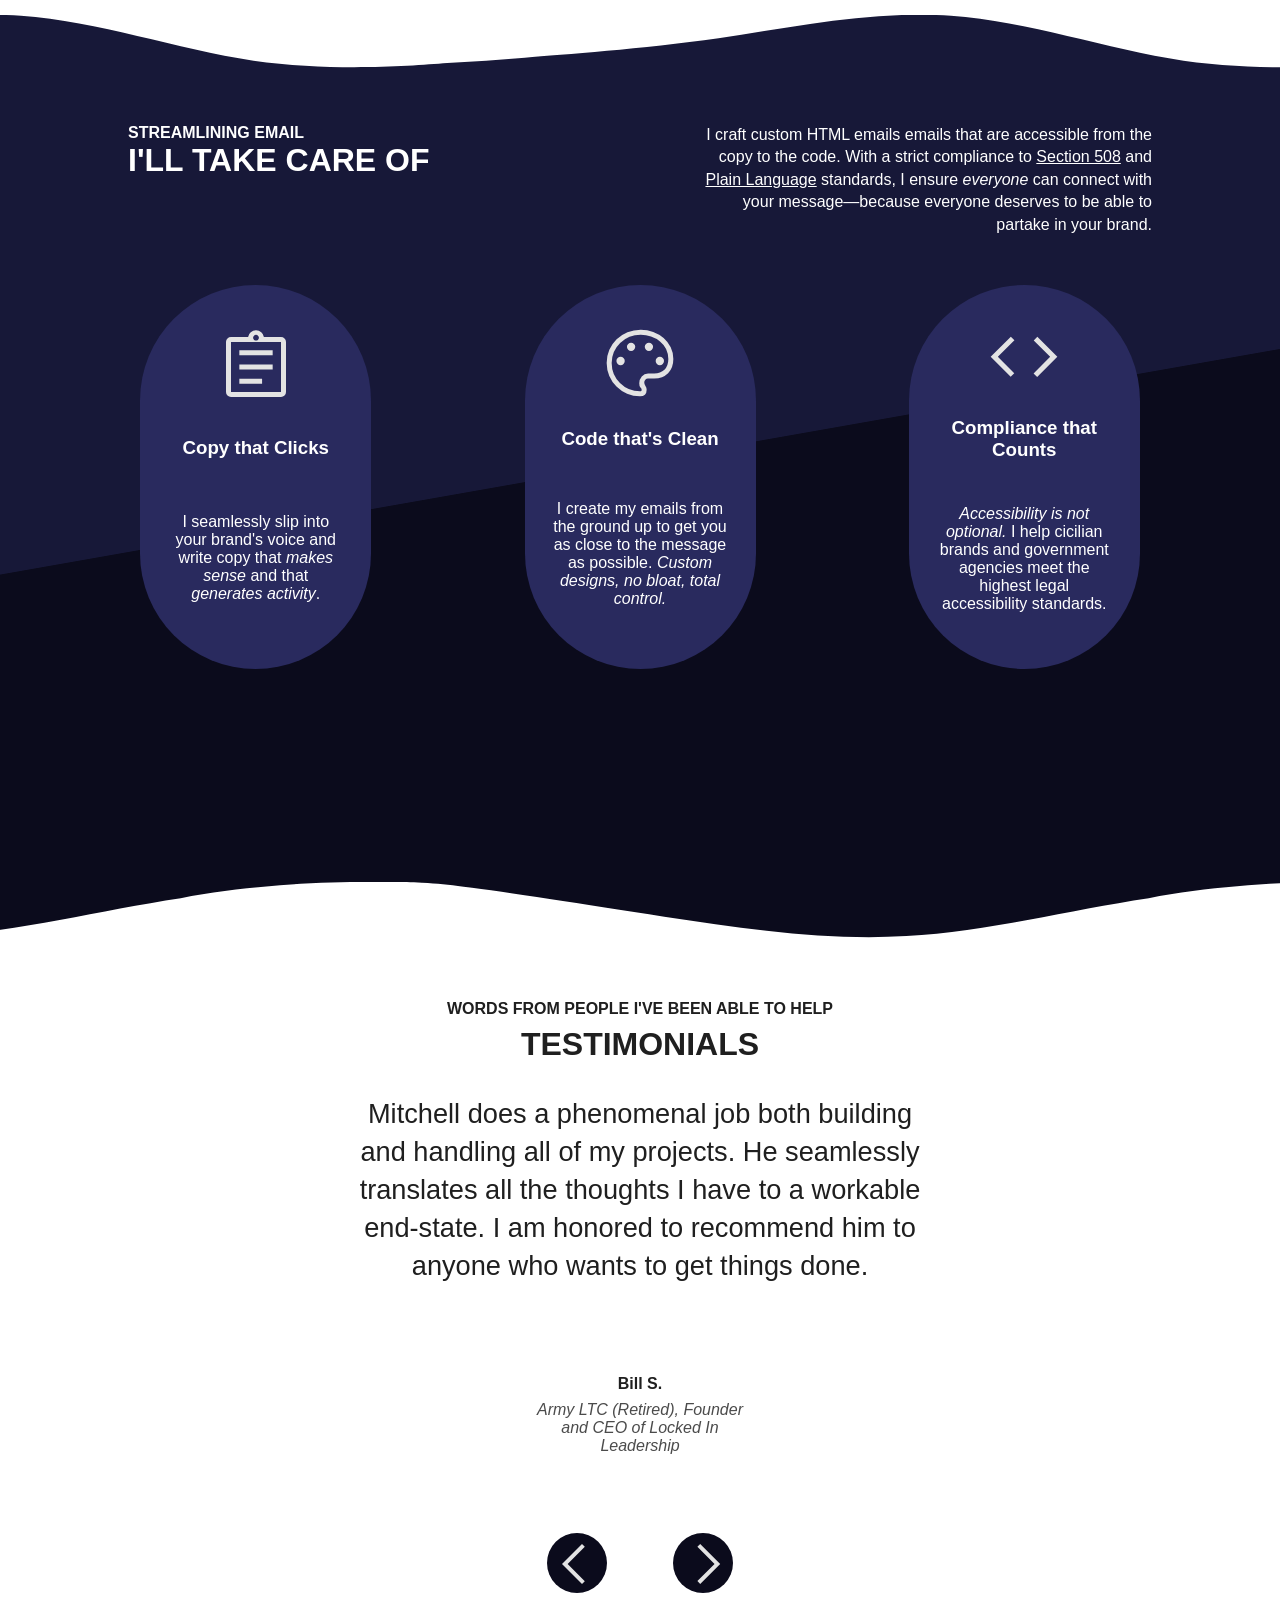
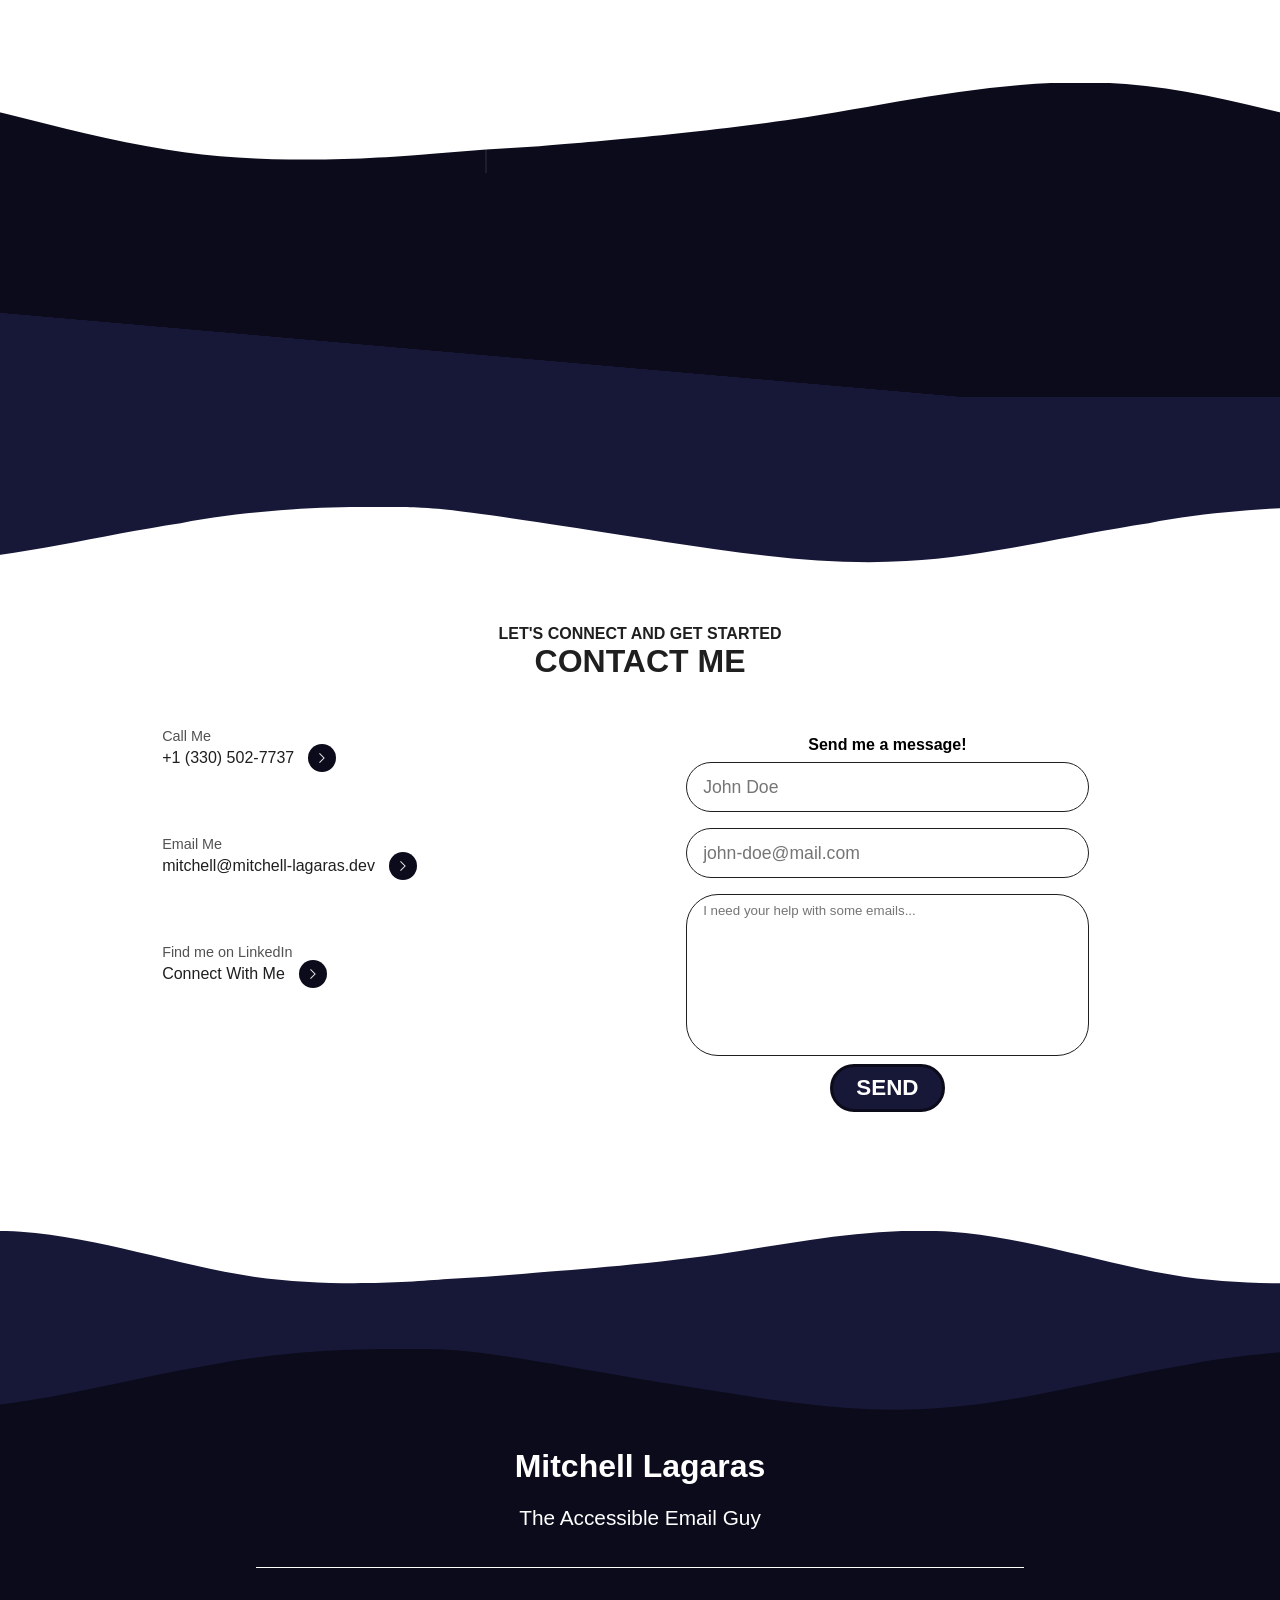
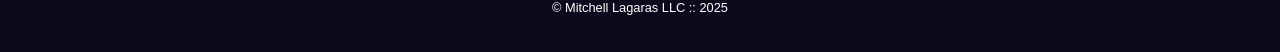
==== commit d88d0b24: "darkened grey colored text and fixed header cascade for accessibility" ====
--- a/index.html
+++ b/index.html
@@ -29,13 +29,13 @@
       <section id="intro-section">
         <img class='picture-of-me-2' src='./assets/picture-of-me-2.webp' alt='My smiling face : - )' />
         <article id="intro-article">
-          <span>Hi, I'm Mitchell</span>
+          <span class="bold-span">Hi, I'm Mitchell</span>
           <h1>The Accessible Email Guy</h1>
           <p>
             I design and hand-code 508-compliant emails from scratch. No bloated builders, no accessibility gaps. Pair that with persuasive, brand-aligned copy, and you get campaignes that convert <em>and</em> comply.
           </p>
           <div class="get-started-about-me">
-            <a href="./contact.html">Hire Me!</a>
+            <a href="./contact.html">Get in touch</a>
             <a href="https://www.section508.gov/">What's "508"?</a>
           </div>
       </article>
@@ -131,7 +131,7 @@
       <section id="get-started-section">
         <div id="get-started-text">
           <div id="get-started-h">
-            <h5>STREAMLINING EMAIL</h5>
+            <span class="bold-span">STREAMLINING EMAIL</span>
             <h2>I'LL TAKE CARE OF</h2>
             <div id="everything-div">
             <span id="everything-span" aria-live="polite">EVERYTHING</span>
@@ -170,7 +170,7 @@
 
       <section id="testimonials-section">
         <div id="test-headers">
-          <h5>WORDS FROM PEOPLE I'VE BEEN ABLE TO HELP</h5>
+          <span class="bold-span">WORDS FROM PEOPLE I'VE BEEN ABLE TO HELP</span>
           <h2>TESTIMONIALS</h2>
         </div>
         <div id="testimonials-outer">
@@ -211,7 +211,7 @@
       <section id="contact-section">
         <div id="main-contact-div">
           <div id="contact-headers">
-            <h5>LET'S CONNECT AND GET STARTED</h5>
+            <span class="bold-span">LET'S CONNECT AND GET STARTED</span>
             <h2>CONTACT ME</h2>
           </div>
           <div id="contact">
@@ -222,7 +222,7 @@
               </div>
               <div class="contact-data">
                 <span>Email Me</span>
-                <a href="mailto:contact@mitchell-lagaras.dev">contact@mitchell-lagaras.dev<img class="contact-info-arrow" src="./assets/arrows/right-arrow.svg" alt="=>" /></a>
+                <a href="mailto:mitchell@mitchell-lagaras.dev">mitchell@mitchell-lagaras.dev<img class="contact-info-arrow" src="./assets/arrows/right-arrow.svg" alt="=>" /></a>
               </div>
               <div class="contact-data">
                 <span>Find me on LinkedIn</span>
@@ -230,13 +230,13 @@
               </div>
             </div>
             <div class="form-div">
-              <h4>Send me a message!</h4>
+              <span class="bold-span">Send me a message!</span>
               <form class="contact-form" action="https://formsubmit.co/4e1fccbec3d1ee69f8f77c33dd618224" method="POST">
                 <input type="text" name="name" placeholder="John Doe" />
                 <label class="input-label" for="name"></label>
                 <input type="email" name="email" placeholder="john-doe@mail.com" />
                 <label class="input-label" for="email"></label>
-                <textarea name="message" placeholder="I've got an idea..."></textarea>
+                <textarea name="message" placeholder="I need your help with some emails..."></textarea>
                 <button name="form-submit-button" type="submit">SEND</button>
               </form>
             </div>
--- a/styles.css
+++ b/styles.css
@@ -2,6 +2,10 @@
   padding: 0;
   margin: 0;
   font-family: sans-serif;
+}
+
+.bold-span {
+  font-weight: 600;
 }
 
 .hidden {
@@ -757,7 +761,7 @@
   height: 100%;
 }
 
-.form-div > h4 {
+.form-div > span {
   margin: auto;
   padding: 8px;
 }
@@ -852,7 +856,7 @@
 
 .contact-data > span {
   display: flex;
-  color: grey;
+  color: #525252;
   font-size: 0.9rem;
 }
 
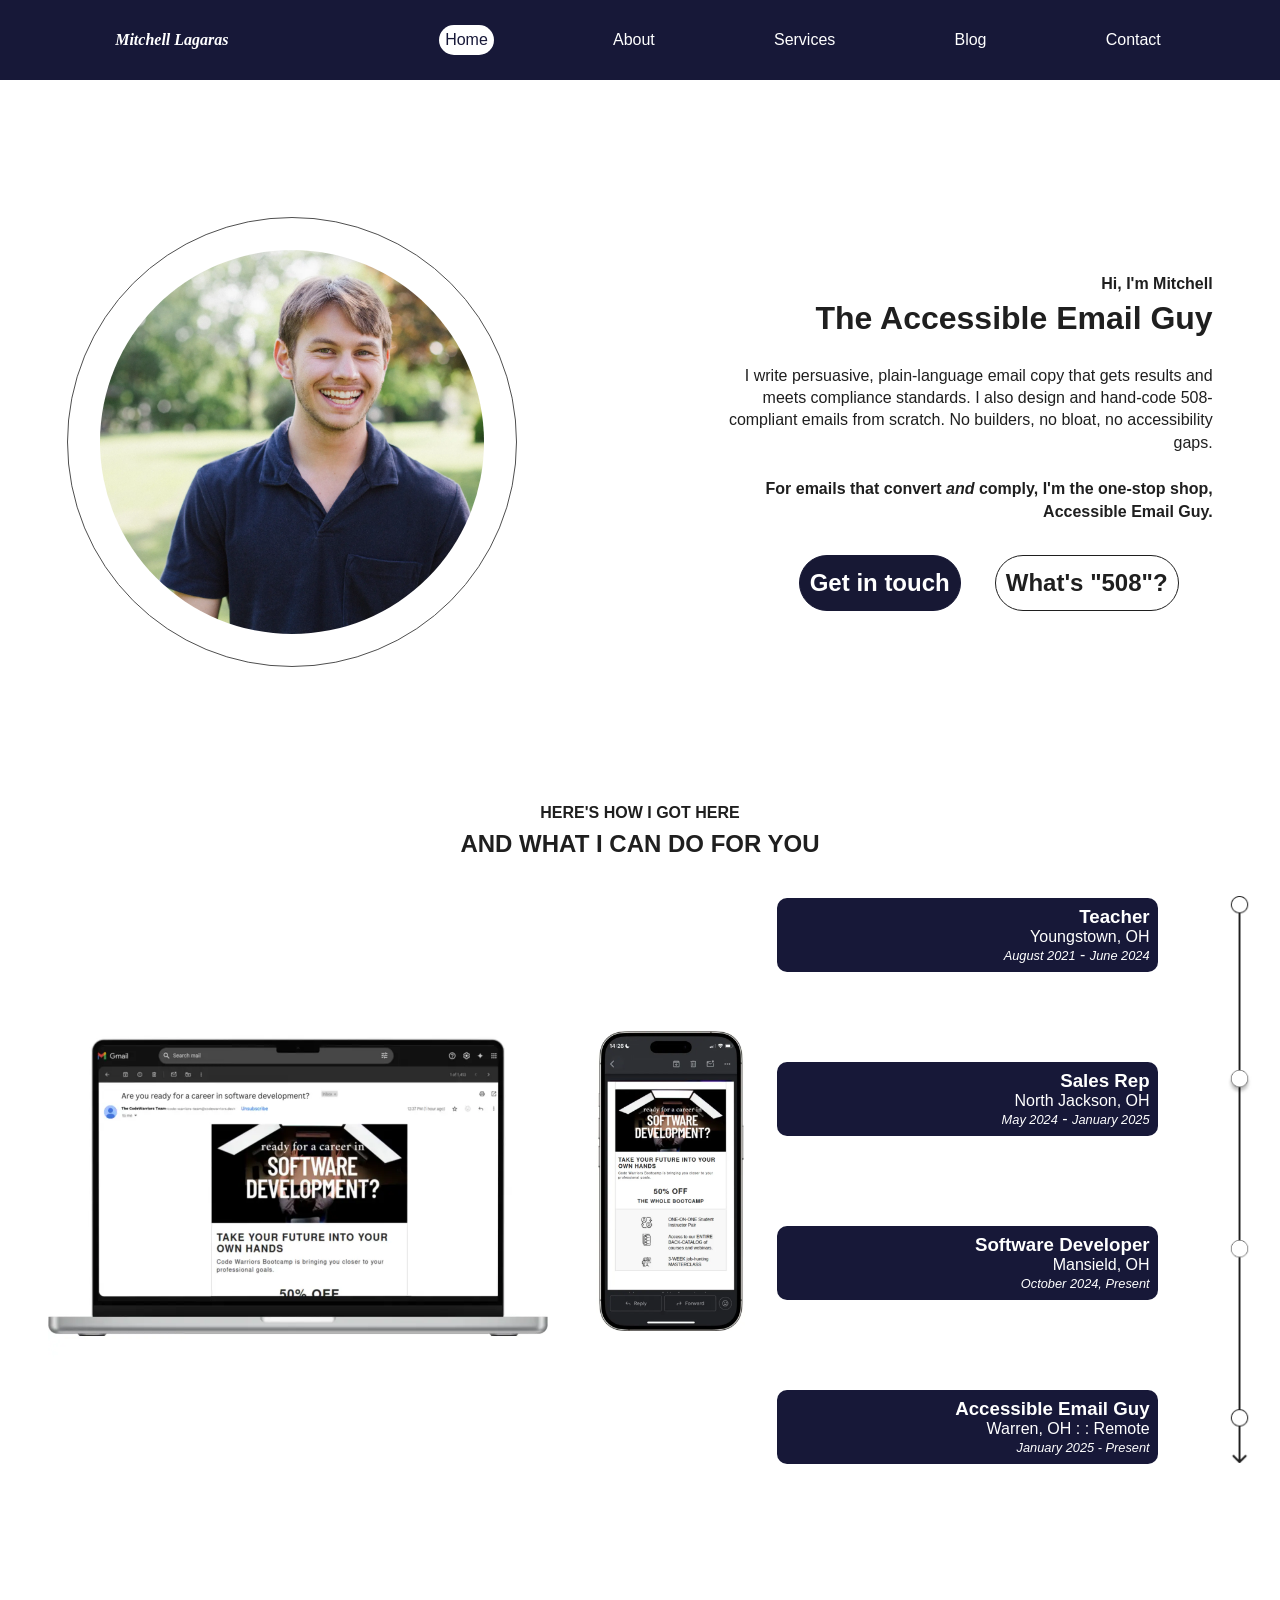
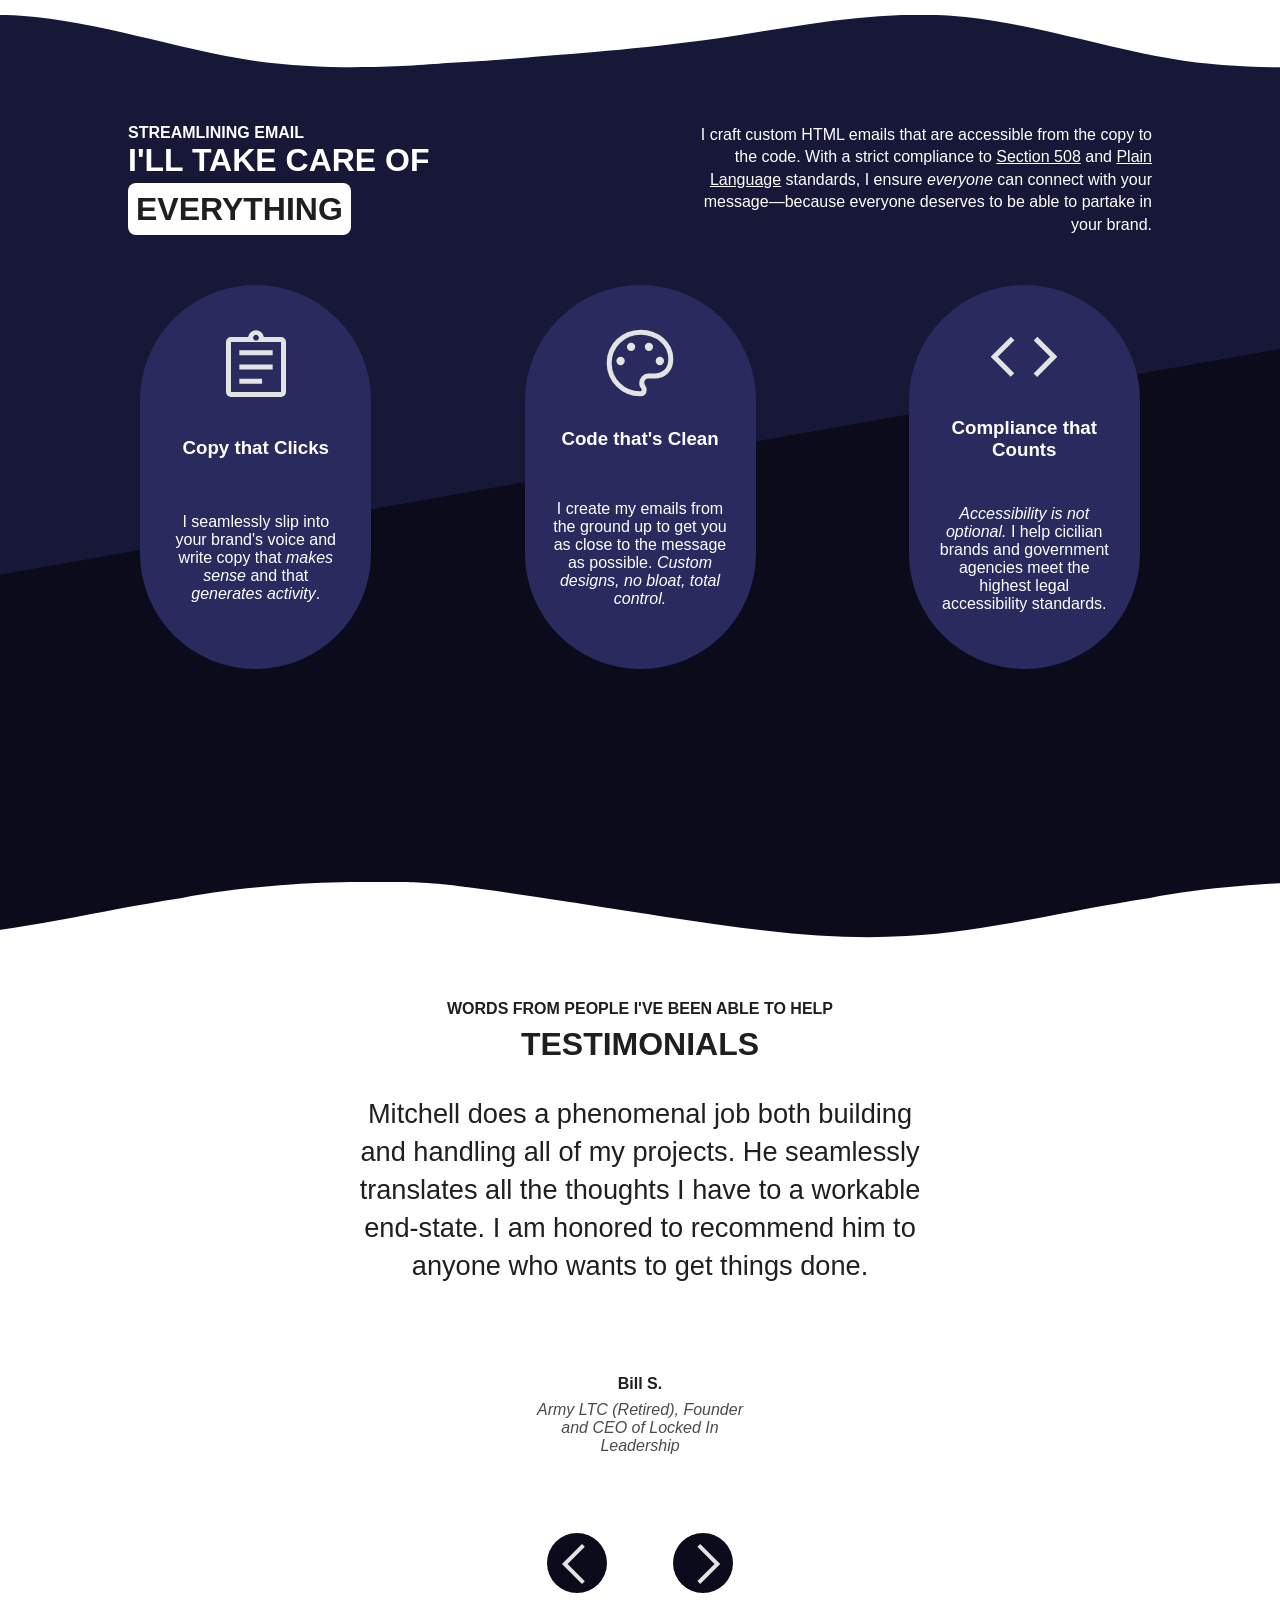
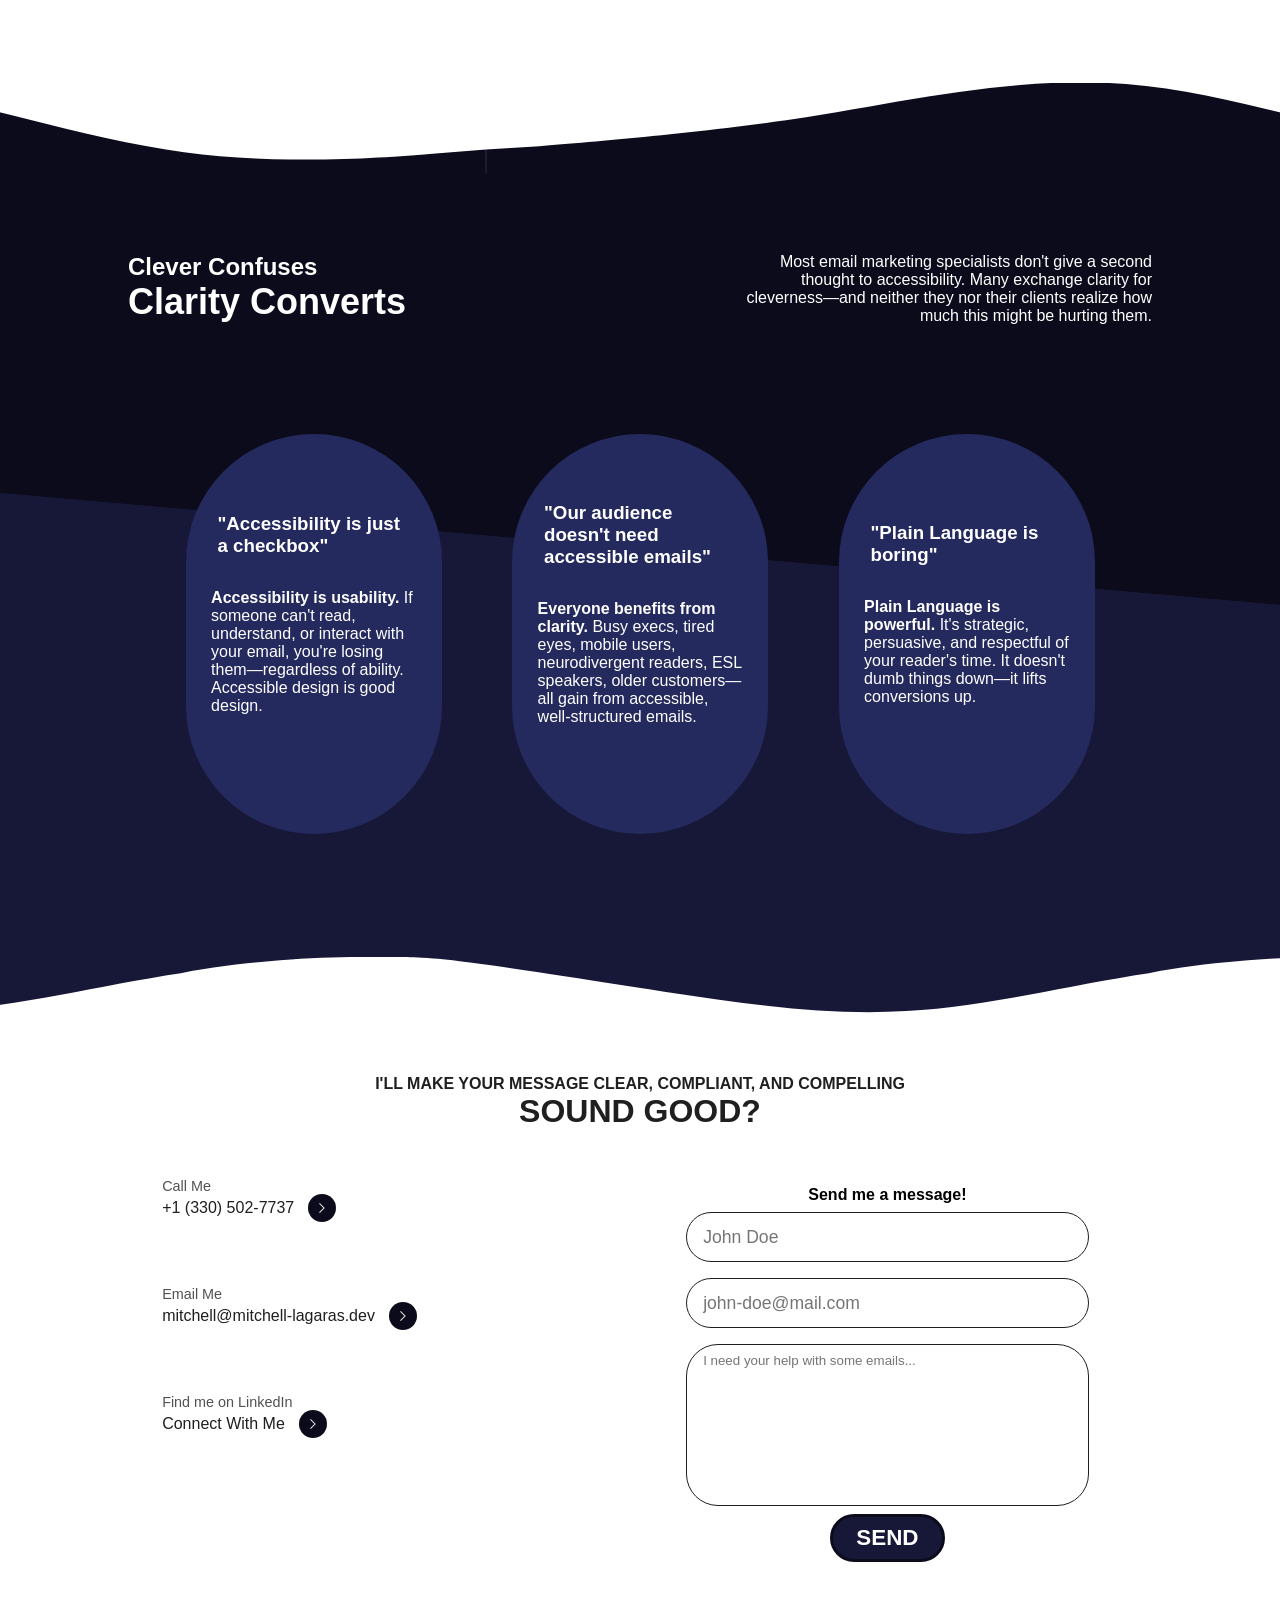
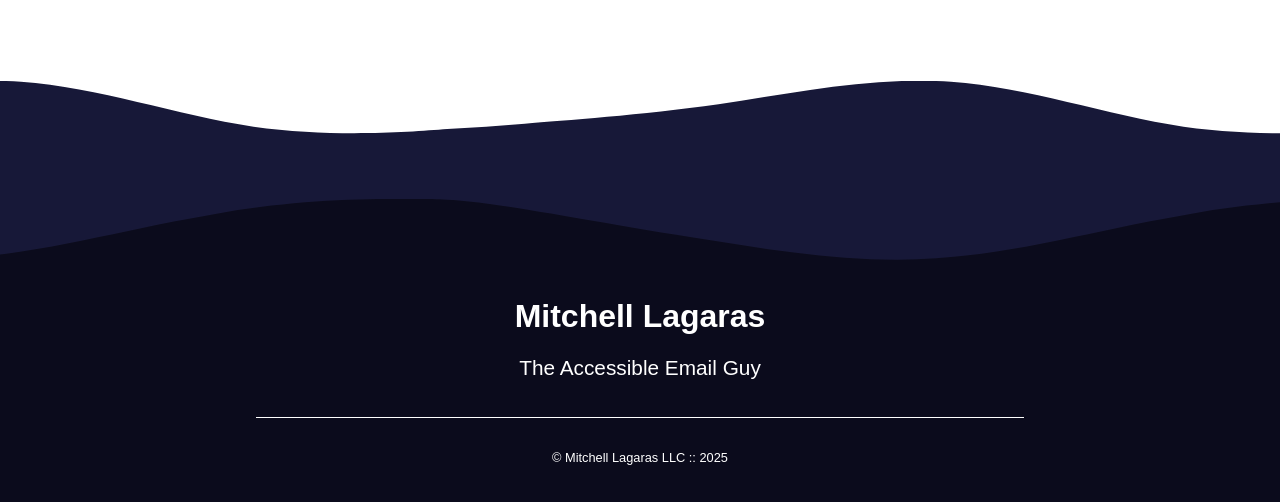
==== commit 4a5397d3: "replaced css auto-scroll demo-shot marquee with mockups. I'll miss you marquee : - (" ====
--- a/index.html
+++ b/index.html
@@ -3,11 +3,11 @@
   <head>
     <meta charset='utf-8' />
     <meta name='viewport' content='width=device-width, initial-scale=1.0' />
-    <meta name="description" content="Portfolio of a web developer based in Warren, Ohio. Serving small businesses in Youngstown with custom websites and digital solutions." />
+    <meta name="description" content="Mitchell, the Accessible Email Guy, provides clients with persuasive copywriting and custom email templates that everyone can engage with." />
     <meta property="og:title" content="Mitchell Lagaras | Web Developer" />
     <meta property="og:image" content="https://mitchell-lagaras.dev/assets/icons/favicon-picture.jpg" />
     <meta property="og:type" content="website" />
-    <title>Mitchell Lagaras | Web Developer</title>
+    <title>The Accessible Email Guy</title>
     <link rel="icon" href="./assets/icons/favicon-picture.jpg" type="image/jpg" />
     <link rel='stylesheet' href='./styles.css' />
   </head>
@@ -19,7 +19,7 @@
         <ul class="nav-ul">
           <li class="nav-li active-page"><a href="./index.html">Home</a></li>
           <li class="nav-li"><a href="./about.html">About</a></li>
-          <li class="nav-li projects-li">Projects<img src="./assets/coming-soon.gif" alt="Coming Soon!"/></li>
+          <li class="nav-li"><a href="./services.html">Services</a></li>
           <li class="nav-li"><a href="./blog.html">Blog</a></li>
           <li class="nav-li"><a href="./contact.html">Contact</a></li>
         </ul>
@@ -32,91 +32,51 @@
           <span class="bold-span">Hi, I'm Mitchell</span>
           <h1>The Accessible Email Guy</h1>
           <p>
-            I design and hand-code 508-compliant emails from scratch. No bloated builders, no accessibility gaps. Pair that with persuasive, brand-aligned copy, and you get campaignes that convert <em>and</em> comply.
+            I write persuasive, plain-language email copy that gets results and meets compliance standards. I also design and hand-code 508-compliant emails from scratch. No builders, no bloat, no accessibility gaps. 
+          </p>
+          <p>
+            <b>For emails that convert <em>and</em> comply, I'm the one-stop shop, Accessible Email Guy.</b>
           </p>
           <div class="get-started-about-me">
             <a href="./contact.html">Get in touch</a>
-            <a href="https://www.section508.gov/">What's "508"?</a>
+            <a href="./section-508.html">What's "508"?</a>
           </div>
       </article>
       </section>
 
       <section id="demo-section">
-        <h2>A WIDE RANGE OF EXPERIENCE</h2>
+        <span class="bold-span">HERE'S HOW I GOT HERE</span>
+        <h2>AND WHAT I CAN DO FOR YOU</h2>
         <section id="scroll-and-timeline">
-          <div id='scroll-container'>
-            <div class="scroll-content">
-              <img class="scroll-image" src="./assets/demo-shots/demo-shot-1.webp" alt="Demo Screenshot" />
-              <img class="scroll-image" src="./assets/demo-shots/demo-shot-10.webp" alt="Demo Screenshot" />
-              <img class="scroll-image" src="./assets/demo-shots/demo-shot-3.webp" alt="Demo Screenshot" />
-              <img class="scroll-image" src="./assets/demo-shots/demo-shot-6.webp" alt="Demo Screenshot" />
-              <img class="scroll-image" src="./assets/demo-shots/demo-shot-admin-dashboard.webp" alt="Demo Screenshot" />
-              <img class="scroll-image" src="./assets/demo-shots/demo-shot-sdr-1.webp" alt="Demo Screenshot" />
-
-              <img class="scroll-image" src="./assets/demo-shots/demo-shot-1.webp" alt="Demo Screenshot" />
-              <img class="scroll-image" src="./assets/demo-shots/demo-shot-10.webp" alt="Demo Screenshot" />
-              <img class="scroll-image" src="./assets/demo-shots/demo-shot-3.webp" alt="Demo Screenshot" />
-              <img class="scroll-image" src="./assets/demo-shots/demo-shot-6.webp" alt="Demo Screenshot" />
-              <img class="scroll-image" src="./assets/demo-shots/demo-shot-admin-dashboard.webp" alt="Demo Screenshot" />
-              <img class="scroll-image" src="./assets/demo-shots/demo-shot-sdr-1.webp" alt="Demo Screenshot" />
-            </div>
-            <div class="scroll-content">
-              <img class="scroll-image" src="./assets/demo-shots/demo-shot-7.webp" alt="Demo Screenshot" />
-              <img class="scroll-image" src="./assets/demo-shots/demo-shot-zoom.webp" alt="Demo Screenshot" />
-              <img class="scroll-image" src="./assets/demo-shots/demo-shot-spring.webp" alt="Demo Screenshot" />
-              <img class="scroll-image" src="./assets/demo-shots/demo-shot-markdown-previewer.webp" alt="Demo Screenshot" />
-              <img class="scroll-image" src="./assets/demo-shots/demo-shot-11.webp" alt="Demo Screenshot" />
-              <img class="scroll-image" src="./assets/demo-shots/demo-shot-2.webp" alt="Demo Screenshot" />
-
-              <img class="scroll-image" src="./assets/demo-shots/demo-shot-7.webp" alt="Demo Screenshot" />
-              <img class="scroll-image" src="./assets/demo-shots/demo-shot-zoom.webp" alt="Demo Screenshot" />
-              <img class="scroll-image" src="./assets/demo-shots/demo-shot-spring.webp" alt="Demo Screenshot" />
-              <img class="scroll-image" src="./assets/demo-shots/demo-shot-markdown-previewer.webp" alt="Demo Screenshot" />
-              <img class="scroll-image" src="./assets/demo-shots/demo-shot-11.webp" alt="Demo Screenshot" />
-              <img class="scroll-image" src="./assets/demo-shots/demo-shot-2.webp" alt="Demo Screenshot" />
-            </div>
-            <div class="scroll-content">
-              <img class="scroll-image" src="./assets/demo-shots/demo-shot-4.webp" alt="Demo Screenshot" />
-              <img class="scroll-image" src="./assets/demo-shots/demo-shot-8.webp" alt="Demo Screenshot" />
-              <img class="scroll-image" src="./assets/demo-shots/demo-shot-sdr-1.webp" alt="Demo Screenshot" />
-              <img class="scroll-image" src="./assets/demo-shots/demo-shot-9.webp" alt="Demo Screenshot" />
-              <img class="scroll-image" src="./assets/demo-shots/demo-shot-5.webp" alt="Demo Screenshot" />
-              <img class="scroll-image" src="./assets/demo-shots/demo-shot-sdr-2.webp" alt="Demo Screenshot" />
-
-              <img class="scroll-image" src="./assets/demo-shots/demo-shot-4.webp" alt="Demo Screenshot" />
-              <img class="scroll-image" src="./assets/demo-shots/demo-shot-8.webp" alt="Demo Screenshot" />
-              <img class="scroll-image" src="./assets/demo-shots/demo-shot-sdr-1.webp" alt="Demo Screenshot" />
-              <img class="scroll-image" src="./assets/demo-shots/demo-shot-9.webp" alt="Demo Screenshot" />
-              <img class="scroll-image" src="./assets/demo-shots/demo-shot-5.webp" alt="Demo Screenshot" />
-              <img class="scroll-image" src="./assets/demo-shots/demo-shot-sdr-2.webp" alt="Demo Screenshot" />
-            </div>
-          </div>
-
+          <div id="mockup-div">
+            <img src="./assets/demo-shots/email-desktop-mockup.webp" />
+            <img src="./assets/demo-shots/email-mobile-mockup.webp"/>
+          </div>
           <div id="timeline">
             <div id="timeline-info">
               <article class="timeline-info-article">
                 <h3>Teacher</h3>
                 <p>Youngstown, OH</p>
                 <time datetime="2021-8">August 2021</time> - <time datetime="2024-6">June 2024</time>
-                <span class="timeline-info-span">As my first experience in the workforce after university, teaching gave me plenty of management experience early on. I taught French, Python, and Programming Concepts in addition to Art, Gym, and some after-school clubs.</span>
+                <span class="timeline-info-span">Teaching gave me plenty of management experience early on as my first experience in the workforce after university.  I taught French, Python, and Programming Concepts in addition to Art, Gym, and some after-school clubs.</span>
               </article>
               <article class="timeline-info-article">
                 <h3>Sales Rep</h3>
                 <p>North Jackson, OH</p>
                 <time datetime="2021-8">May 2024</time> - <time datetime="2024-6">January 2025</time>
-                <span class="timeline-info-span">Sales was a whole lot of fun despite a lot of constant negative feedback, and it was the perfect playground to make my own personal terminal-based CRM (Client Relation Managment) Software to keep track of my bookkeeping and organization.</span>
-              </article>
-              <article class="timeline-info-article">
-                <h3>Freelancer</h3>
-                <p>Warren, OH || Remote</p>
-                <time datetime="2024-10">January 2025 - Present</time>
-                <span class="timeline-info-span">I got my first taste of self-employment in sales, and have learned how to make it work with software! I specialize in websites for small businesses and churches, but I'm happy to try anything.</span>
-              </article>
-              <article class="timeline-info-article">
-                <h3>United States Air Force</h3>
+                <span class="timeline-info-span">Sales was a whole lot of fun despite a lot of constant negative feedback. It was the perfect playground to make my own Client Relation Managment software to keep track of my organization. My bosses advised me to call or visit potential clients, but you know me... I emailed!
+              </article>
+              <article class="timeline-info-article">
+                <h3>Software Developer</h3>
                 <p>Mansield, OH</p>
-                <time>Enlisted October 2024, Present</time>
+                <time datetime="2024-10">October 2024, Present</time>
                 <span class="timeline-info-span">In the US Air Force, I study SDR (Software Defined Radio) and use code to advance our base's mission. I'm excited to see what lies ahead in my software-oriented military career.</span>
+              </article>
+              <article class="timeline-info-article">
+                <h3>Accessible Email Guy</h3>
+                <p>Warren, OH : : Remote</p>
+                <time datetime="2025-01">January 2025 - Present</time>
+                <span class="timeline-info-span">As the Accessible Email Guy, I am both parts copywriter and developer. I'm happy to have merged two of my passions into one business, even when I'm only offering one service at a time. I'm excited to help reach your whole audience.</span>
               </article>
             </div>
             <div id="timeline-container">
@@ -138,7 +98,7 @@
             </div>
           </div>
           <div id="get-started-p">
-            <p>I craft custom HTML emails emails that are accessible from the copy to the code. With a strict compliance to <a href="https://www.section508.gov/" target="_blank">Section 508</a> and <a href="https://www.plainlanguage.gov/" target="_blank">Plain Language</a> standards, I ensure <em>everyone</em> can connect with your message—because everyone deserves to be able to partake in your brand.</p>
+            <p>I craft custom HTML emails that are accessible from the copy to the code. With a strict compliance to <a href="https://www.section508.gov/" target="_blank">Section 508</a> and <a href="https://www.plainlanguage.gov/" target="_blank">Plain Language</a> standards, I ensure <em>everyone</em> can connect with your message—because everyone deserves to be able to partake in your brand.</p>
           </div>
         </div>
         <section id="process-section">
@@ -203,7 +163,48 @@
       </section>
       <div class="wave-container-dark-blue-bottom"></div>
 
-      <section id="tech-stack-section">
+      <section id="mythbuster-section">
+        <div id="mythbuster-main">
+          <div id="mythbuster-headers">
+            <div id="mythbuster-header-left">
+              <span class="bold-span">Clever Confuses</span>
+              <h2>
+                Clarity Converts
+              </h2>
+            </div>
+            <div id="mythbuster-header-right">
+              <p>
+                Most email marketing specialists don't give a second thought to accessibility. Many exchange clarity for cleverness&mdash;and neither they nor their clients realize how much this might be hurting them.
+              </p>
+            </div>
+          </div>
+          <div id="mythbuster-body">
+            <div class="mythbuster-outer">
+              <div class="mythbuster">
+                <h3>"Accessibility is just a checkbox"</h3>
+                <p>
+                  <b>Accessibility is usability.</b> If someone can't read, understand, or interact with your email, you're losing them&mdash;regardless of ability. Accessible design is good design.
+                </p>
+              </div>
+            </div>
+            <div class="mythbuster-outer">
+              <div class="mythbuster">
+                <h3>"Our audience doesn't need accessible emails"</h3>
+                <p>
+                  <b>Everyone benefits from clarity.</b> Busy execs, tired eyes, mobile users, neurodivergent readers, ESL speakers, older customers&mdash;all gain from accessible, well-structured emails.
+                </p>
+              </div>
+            </div>
+            <div class="mythbuster-outer">
+              <div class="mythbuster">
+                <h3>"Plain Language is boring"</h3>
+                <p>
+                  <b>Plain Language is powerful.</b> It's strategic, persuasive, and respectful of your reader's time. It doesn't dumb things down&mdash;it lifts conversions up.
+                </p>
+              </div>
+            </div>
+        </div>
+        </div>
       </section>
 
       <div class="wave-container-blue-top"></div>
@@ -211,8 +212,8 @@
       <section id="contact-section">
         <div id="main-contact-div">
           <div id="contact-headers">
-            <span class="bold-span">LET'S CONNECT AND GET STARTED</span>
-            <h2>CONTACT ME</h2>
+            <span class="bold-span">I'LL MAKE YOUR MESSAGE CLEAR, COMPLIANT, AND COMPELLING</span>
+            <h2>SOUND GOOD?</h2>
           </div>
           <div id="contact">
             <div class="contact-quick-links">
--- a/styles.css
+++ b/styles.css
@@ -211,14 +211,13 @@
   width: 100vw;
   text-align: center;
   background-color: white;
+  color: #1f1f1f;
 }
 
 #demo-section > h2 {
-  color: #1f1f1f;
   width: fit-content;
   margin: auto;
   padding: 8px;
-  margin-bottom: 18px;;
 }
 
 #demo-header {
@@ -270,6 +269,25 @@
 .scroll-image {
   height: 100%;
   object-fit: cover;
+}
+
+#mockup-div {
+  display: flex;
+  width: 50%;
+  padding-right: 3rem;
+  gap: 3rem;
+  padding-left: 3rem;
+}
+
+#mockup-div > img {
+  object-fit: contain;
+  height: auto;
+  width: 150px;
+  height: auto;
+}
+
+#mockup-div > img:first-of-type {
+  width: 500px;
 }
 
 #timeline {
@@ -541,75 +559,77 @@
   padding: 0 15px;
 }
 
-#tech-stack-section {
+#mythbuster-section {
+  display: flex;
+  flex-direction: column;
+  align-items: center;
+  width: 100vw;
+  height: auto;
+  background: linear-gradient(-175deg, #0b0b1c 54.9%, #171838 55%);
+  color: white;
+}
+
+#mythbuster-main {
+  width: 80%;
+}
+
+#mythbuster-headers {
+  display: flex;
+  width: 100%;
+  margin-top: 5rem;
+  height: auto;
+  justify-content: space-between;
+}
+
+#mythbuster-header-left {
+  width: auto;
+  font-size: 1.5rem;
+}
+
+#mythbuster-header-right {
+  width: 40%;
+  text-align: right;
+}
+
+#mythbuster-body {
   display: flex;
   justify-content: space-evenly;
-  flex-direction: column;
-  width: 100vw;
-  margin: auto;
-  padding-top: 4rem;
-  text-align: center;
-  padding-bottom: 10rem;
-  color: white;
-  background: linear-gradient(-175deg, #0b0b1c 74.9%, #171838 75%);
-}
-
-#tech-stack-headers {
-  padding-bottom: 2.5rem;
-}
-
-#tech-stacks {
-  display: flex;
-  justify-content: space-evenly;
-}
-
-.tech-stack {
-  display: flex;
-  flex-direction: row;
-  flex-wrap: wrap;
-  max-width: calc(82px*4 + 12px*3);
-  height: 30vh;
-  text-align: center;
-}
-
-.tech-stack > p {
-  margin: auto;
-  padding-bottom: 1.5rem;
-  font-family: serif;
-  font-style: italic;
-}
-
-.tech-tool-container {
-  display: flex;
+  display: flex;
+  margin: auto;
+  margin-top: 6rem;
+}
+
+.mythbuster {
+  display: flex;
+  flex-direction: column;
+  justify-content: center;
+  align-items: center;
   width: 100%;
-  flex-wrap: wrap;
-  gap: 12px;
-}
-
-.tech-tool {
-  display: flex;
-  flex-direction: column;
-  padding-bottom: 12px;
-  width: 4.5rem;
-}
-
-.tech-tool > img {
-  width: 60px;
-  border: 2px solid #4f4f4f;
-  padding-top: 18px;
-  padding-bottom: 24px;
-  padding-left: 8px;
-  padding-right: 8px;
-  border-radius: 30px;
-  background-color: white;
-}
-
-.tech-tool > p {
-  width: 76px;
-  padding-top: 8px;
-  font-size: 0.8rem;
-  font-family: serif;
-  font-style: italic;
+  height: 100%;
+  border-radius: 10rem;
+  background-color: #252a5e;
+}
+
+.mythbuster-outer {
+  border: 1px solid transparent;
+  border-radius: 10rem;
+  padding: 12px;
+  width: 25%;
+  height: 25rem;
+  transition: 0.3s ease;
+}
+
+.mythbuster-outer:hover {
+  border: 1px solid white;
+}
+
+.mythbuster > h3 {
+  padding: 0 2rem 2rem 2rem;
+  margin-top: -40px;
+}
+
+.mythbuster > p {
+  width: 80%;
 }
 
 #testimonials-section {
@@ -906,6 +926,10 @@
   color: #1f1f1f;
 }
 
+#about-headers > span {
+  font-size: 0.9rem;
+}
+
 #about-headers > h2 {
   font-size: 2rem;
 }
@@ -929,7 +953,7 @@
 #about-cta {
   display: flex;
   justify-content: space-evenly;
-  width: 60%;
+  width: 85%;
   margin: 3rem auto 0 auto;
 }
 
@@ -1124,6 +1148,11 @@
     width: auto;
     margin: auto;
     justify-content: center;
+  }
+
+  #intro-article > p {
+    margin: auto;
+    width: 80vw;
   }
 
   #rotating-text {
@@ -1214,6 +1243,25 @@
     flex-direction: column;
   }
 
+  #mockup-div {
+    flex-direction: column;
+    width: 80%;
+    margin: auto;
+    padding: 0 0 3rem 0;
+    gap: 0;
+  }
+
+  #mockup-div > img:first-of-type {
+    width: 300px;
+    height: auto;
+  }
+
+  #mockup-div > img:last-of-type {
+    width: 150px;
+    height: auto;
+    margin: auto;
+  }
+
   #timeline {
     display: flex;
     width: 100vw;
@@ -1263,26 +1311,58 @@
     margin: auto;
   }
 
-  #tech-stack-section {
-    width: 100vw;
-    padding-bottom: 0;
-    padding-top: 4rem;
-  }
-
-  #tech-stacks {
+  #mythbuster-section {
+    width: 100%;
+    height: auto;
+  }
+
+  #mythbuster-headers {
     flex-direction: column;
+    text-align: center;
+  }
+
+  #mythbuster-header-left > span {
+    font-size: 1.2rem;
+    line-height: 2rem;
+  }
+
+  #mythbuster-header-right {
+    width: 80%;
+    text-align: center;
     margin: auto;
-  }
-
-  .tech-stack {
-    width: 333px;
+    padding-top: 2rem;
+  }
+
+  #mythbuster-body {
+    flex-direction: column;
+    gap: 3rem;
+  }
+
+  .mythbuster {
+    width: 100%;
+    min-height: 25rem;
+    margin: auto;
+    text-align: center;
+  }
+
+  .mythbuster-outer {
+    width: 85%;
+    margin: auto;
+    border: 1px solid white;
+  }
+
+  .mythbuster > h3 {
+    padding: 0;
+    padding-bottom: 28px;
+    margin: 0;
+  }
+
+  #test-headers {
+    width: 80%;
+  }
+
+  #testimonials-outer {
     height: auto;
-    margin: auto;
-    padding-bottom: 3rem;
-  }
-
-  #testimonials-outer {
-    height: 60vh;
     width: 90vw;
   }
   
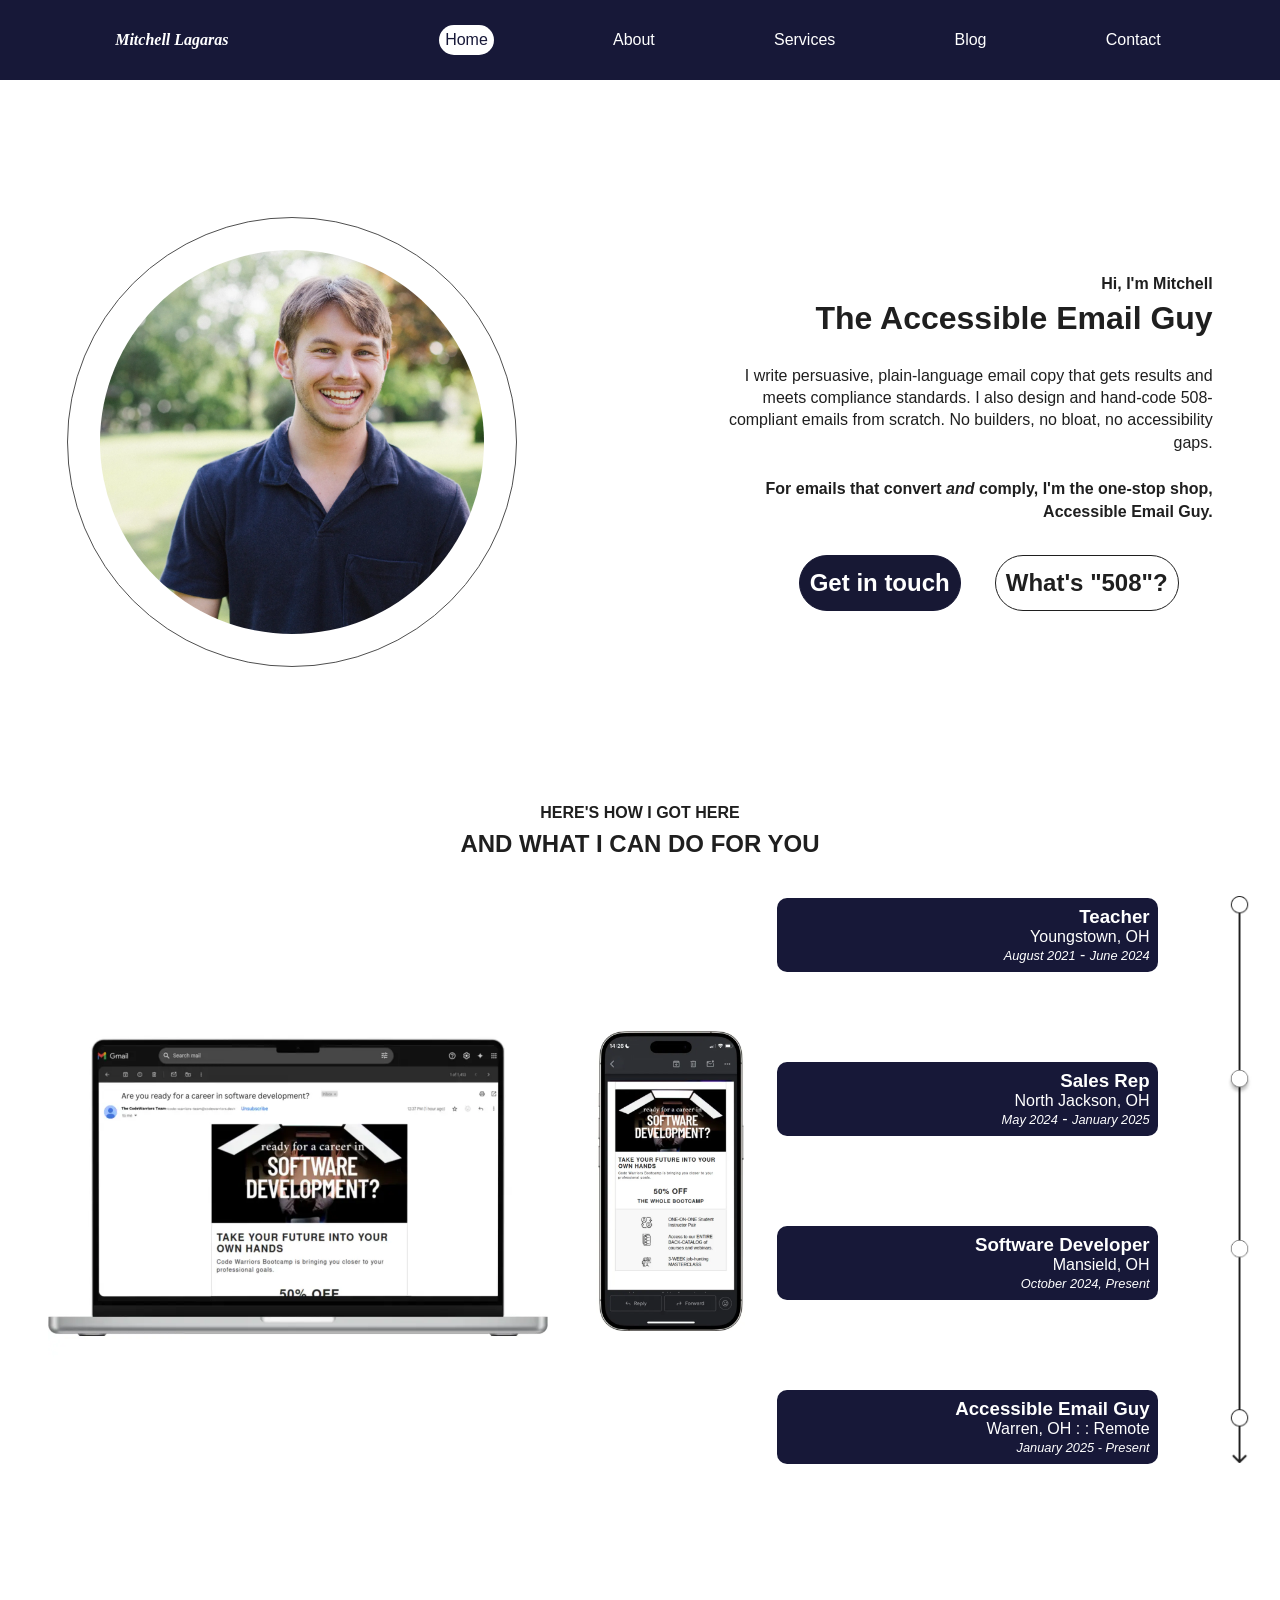
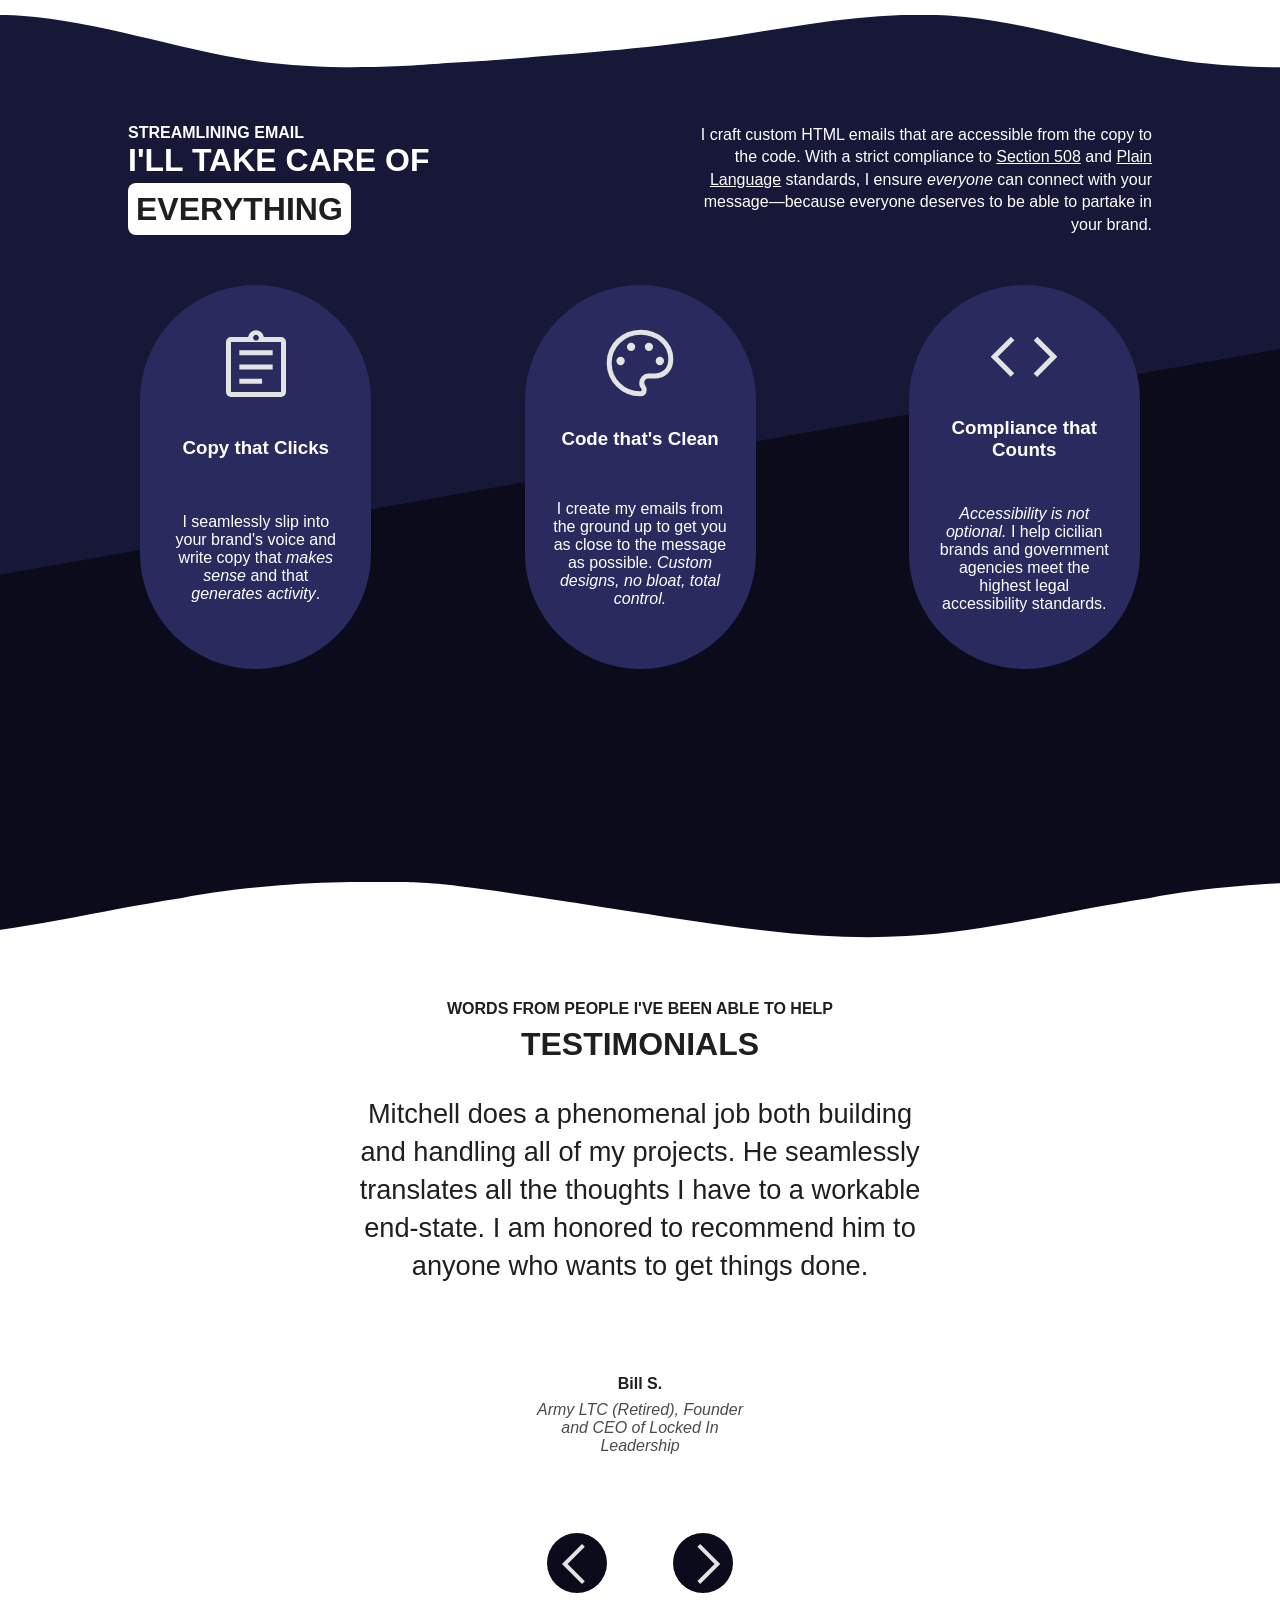
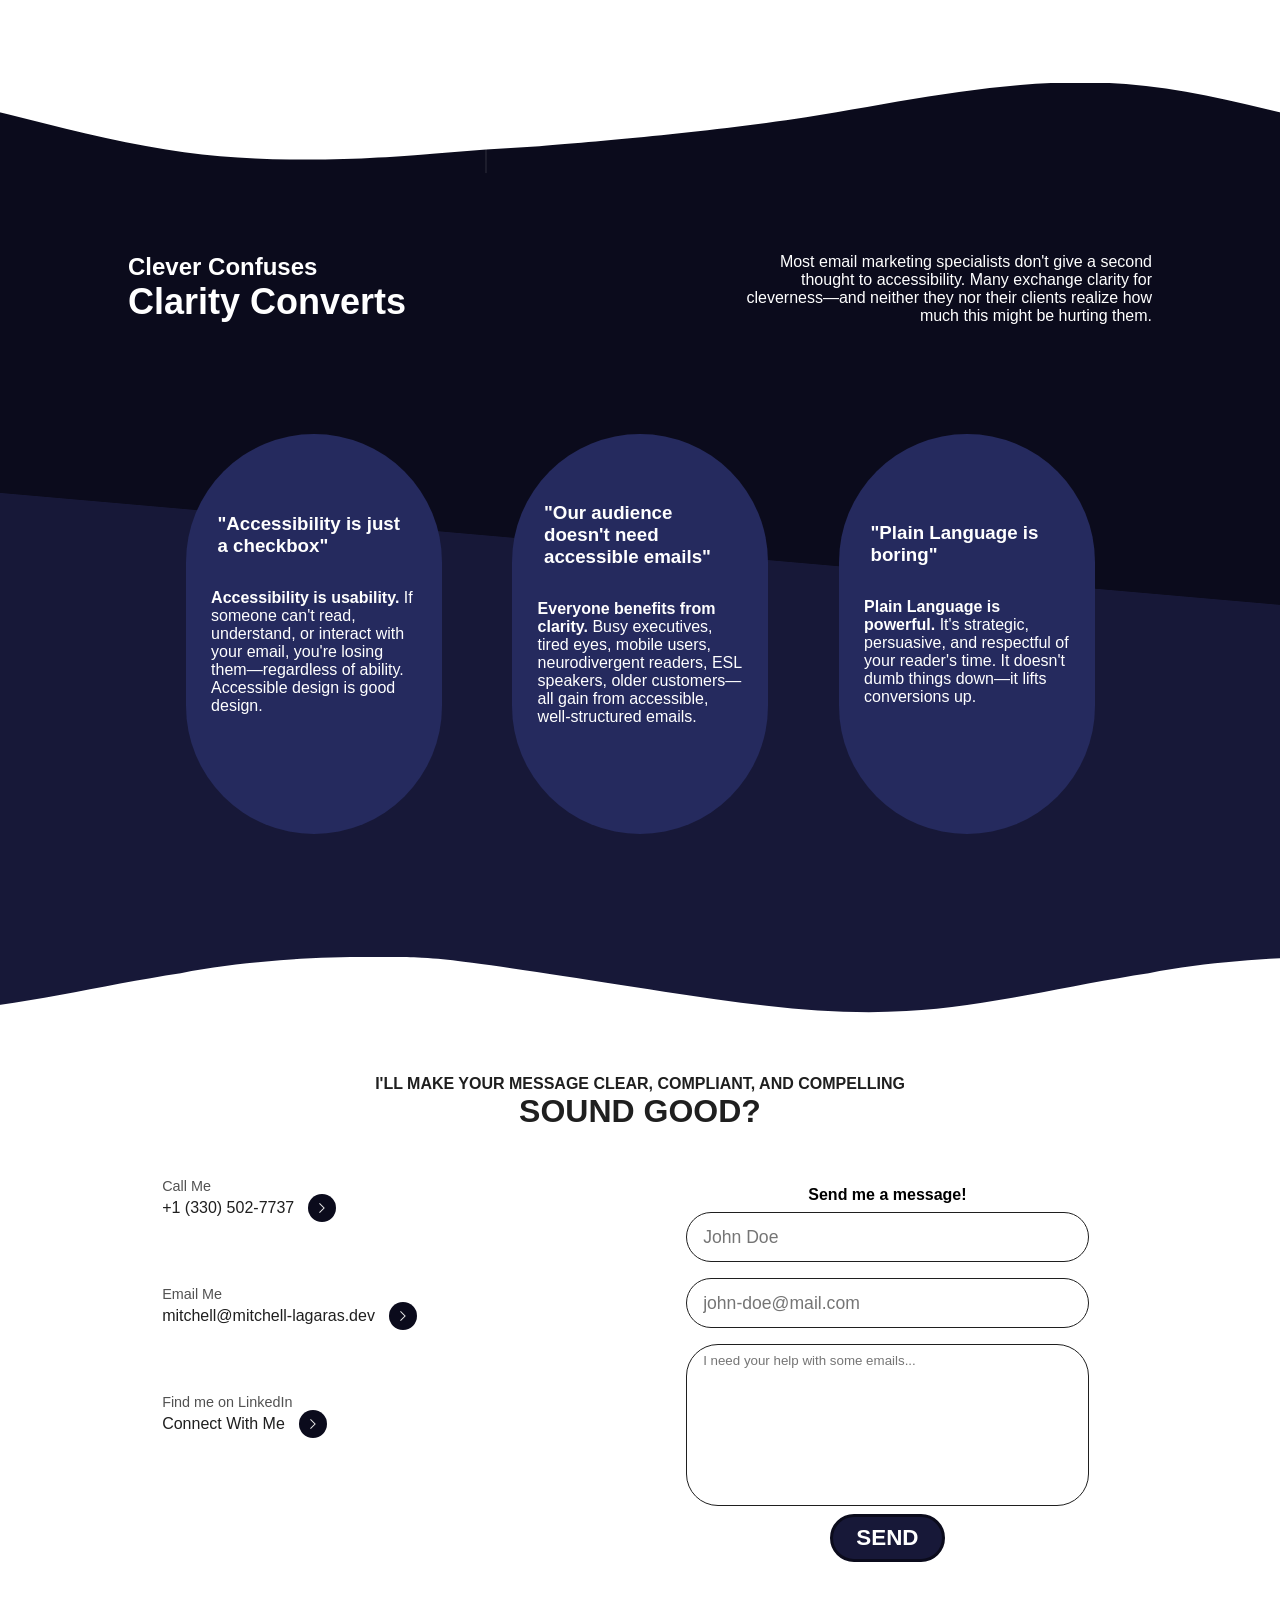
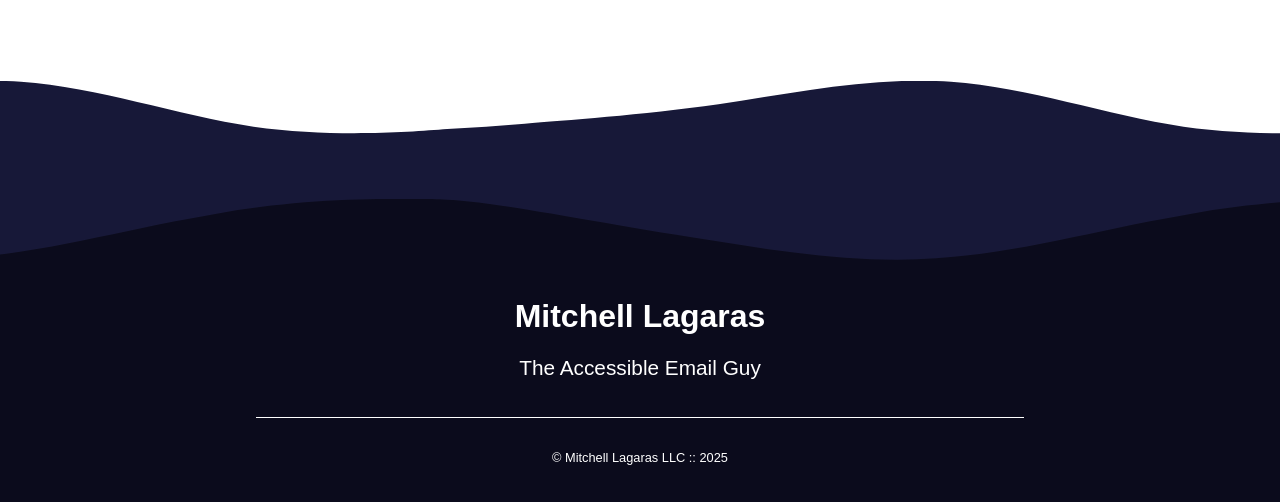
==== commit 228d8594: "began services page. Finished retainer section" ====
--- a/index.html
+++ b/index.html
@@ -191,7 +191,7 @@
               <div class="mythbuster">
                 <h3>"Our audience doesn't need accessible emails"</h3>
                 <p>
-                  <b>Everyone benefits from clarity.</b> Busy execs, tired eyes, mobile users, neurodivergent readers, ESL speakers, older customers&mdash;all gain from accessible, well-structured emails.
+                  <b>Everyone benefits from clarity.</b> Busy executives, tired eyes, mobile users, neurodivergent readers, ESL speakers, older customers&mdash;all gain from accessible, well-structured emails.
                 </p>
               </div>
             </div>
--- a/styles.css
+++ b/styles.css
@@ -990,6 +990,7 @@
 
 #contact-page > .contact-headers {
   margin: 8rem auto 4rem auto;
+  color: #1f1f1f;
 }
 
 #contact-page > section {
@@ -1109,6 +1110,113 @@
   cursor: pointer;
   background-color: white;
   color: #171834;
+}
+
+#services {
+  margin-top: 8rem;
+}
+
+#services-headers {
+  text-align: center;
+  font-size: 1.5rem;
+  color: #1f1f1f;
+}
+
+#services-headers > span {
+  font-size: 1rem;
+}
+
+#retainer-section {
+  padding-top: 4rem;
+}
+
+#retainer-section-headers {
+  margin: 0 0 22px 50px;
+  color: #1f1f1f;
+}
+
+#retainer-button-container {
+  display: flex;
+  justify-content: space-evenly;
+  margin: 22px auto;
+  width: 40vw;
+}
+
+.retainer-button {
+  border: 1px solid #171834;
+  background: #171834;
+  color: white;
+  font-size: 18px;
+  padding: 8px;
+  cursor: pointer;
+  transition: all 0.3s ease;
+}
+
+.retainer-button:hover {
+  background: white;
+  color: #171834;
+}
+
+.retainer-button-active {
+  background: white;
+  color: #171834;
+}
+
+.service-card {
+  border: 1px solid black;
+}
+
+#retainer-card-container {
+  display: flex;
+  justify-content: space-evenly;
+  width: 100vw;
+}
+
+.service-card {
+  height: auto;
+  width: 25%;
+  color: #1f1f1f;
+  background: white;
+  border-radius: 5rem;
+  padding: 20px;
+}
+
+.service-card > h2 {
+  padding: 22px;
+  text-align: center;
+}
+
+.service-card > ul {
+  font-size: 1.1rem;
+  margin-bottom: 12px;
+}
+
+.service-card > ul > li{
+  list-style-type: circle;
+  margin-left: 16px;
+  padding-bottom: 8px;
+}
+
+.service-card > p:first-of-type {
+  padding-bottom: 12px;
+  font-weight: bold;
+}
+
+.service-card > p:last-of-type {
+  padding: 12px 0 22px 0;
+  margin-top: 12px;
+}
+
+.price {
+  padding: 8px;
+  border-radius: 8px;
+  background: #171834;
+  color: white;
+}
+
+#copy-bundle-section {
+  color: white;
+  background: #171834;
 }
 
 @media screen and (max-width: 768px) {
@@ -1201,7 +1309,6 @@
 
   .nav-ul {
     display: flex;
-    justify-content: space-evenly;
     flex-direction: column;
     height: 100%;
     margin: auto;
@@ -1210,6 +1317,7 @@
   .nav-li {
     line-height: 3;
     background-color: transparent;
+    margin: auto;
   }
 
   .nav-li > a {
@@ -1446,4 +1554,28 @@
   .blog-post {
     width: 80%;
   }
-}
+
+  #retainer-card-container {
+    flex-direction: column;
+    width: 80vw;
+    margin: auto;
+    gap: 42px;
+  }
+
+  #retainer-section-headers {
+    text-align: center;
+    margin: 0;
+    padding-bottom: 22px;
+  }
+
+  .service-card {
+    width: 70vw;
+    margin: auto;
+  }
+
+  #retainer-button-container {
+    width: 100vw;
+    padding-bottom: 22px;
+    margin: auto;
+  }
+}
